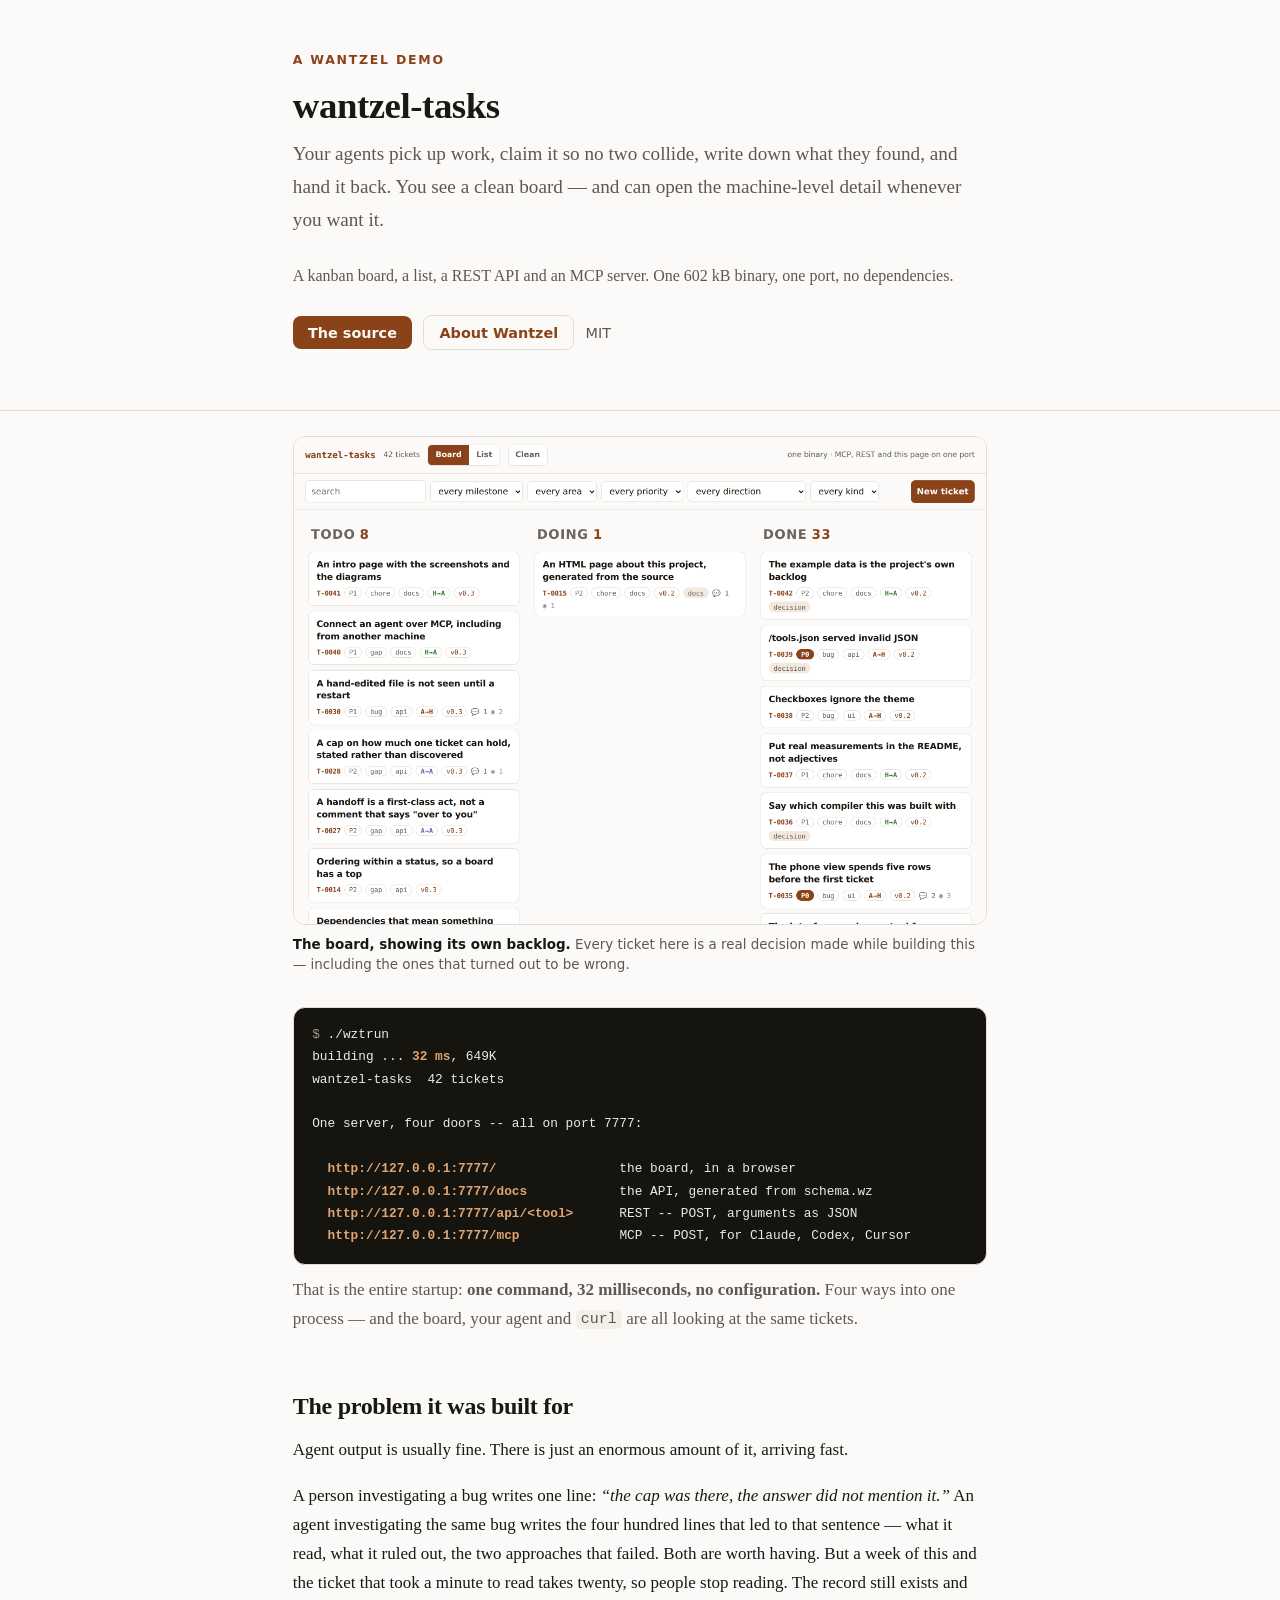
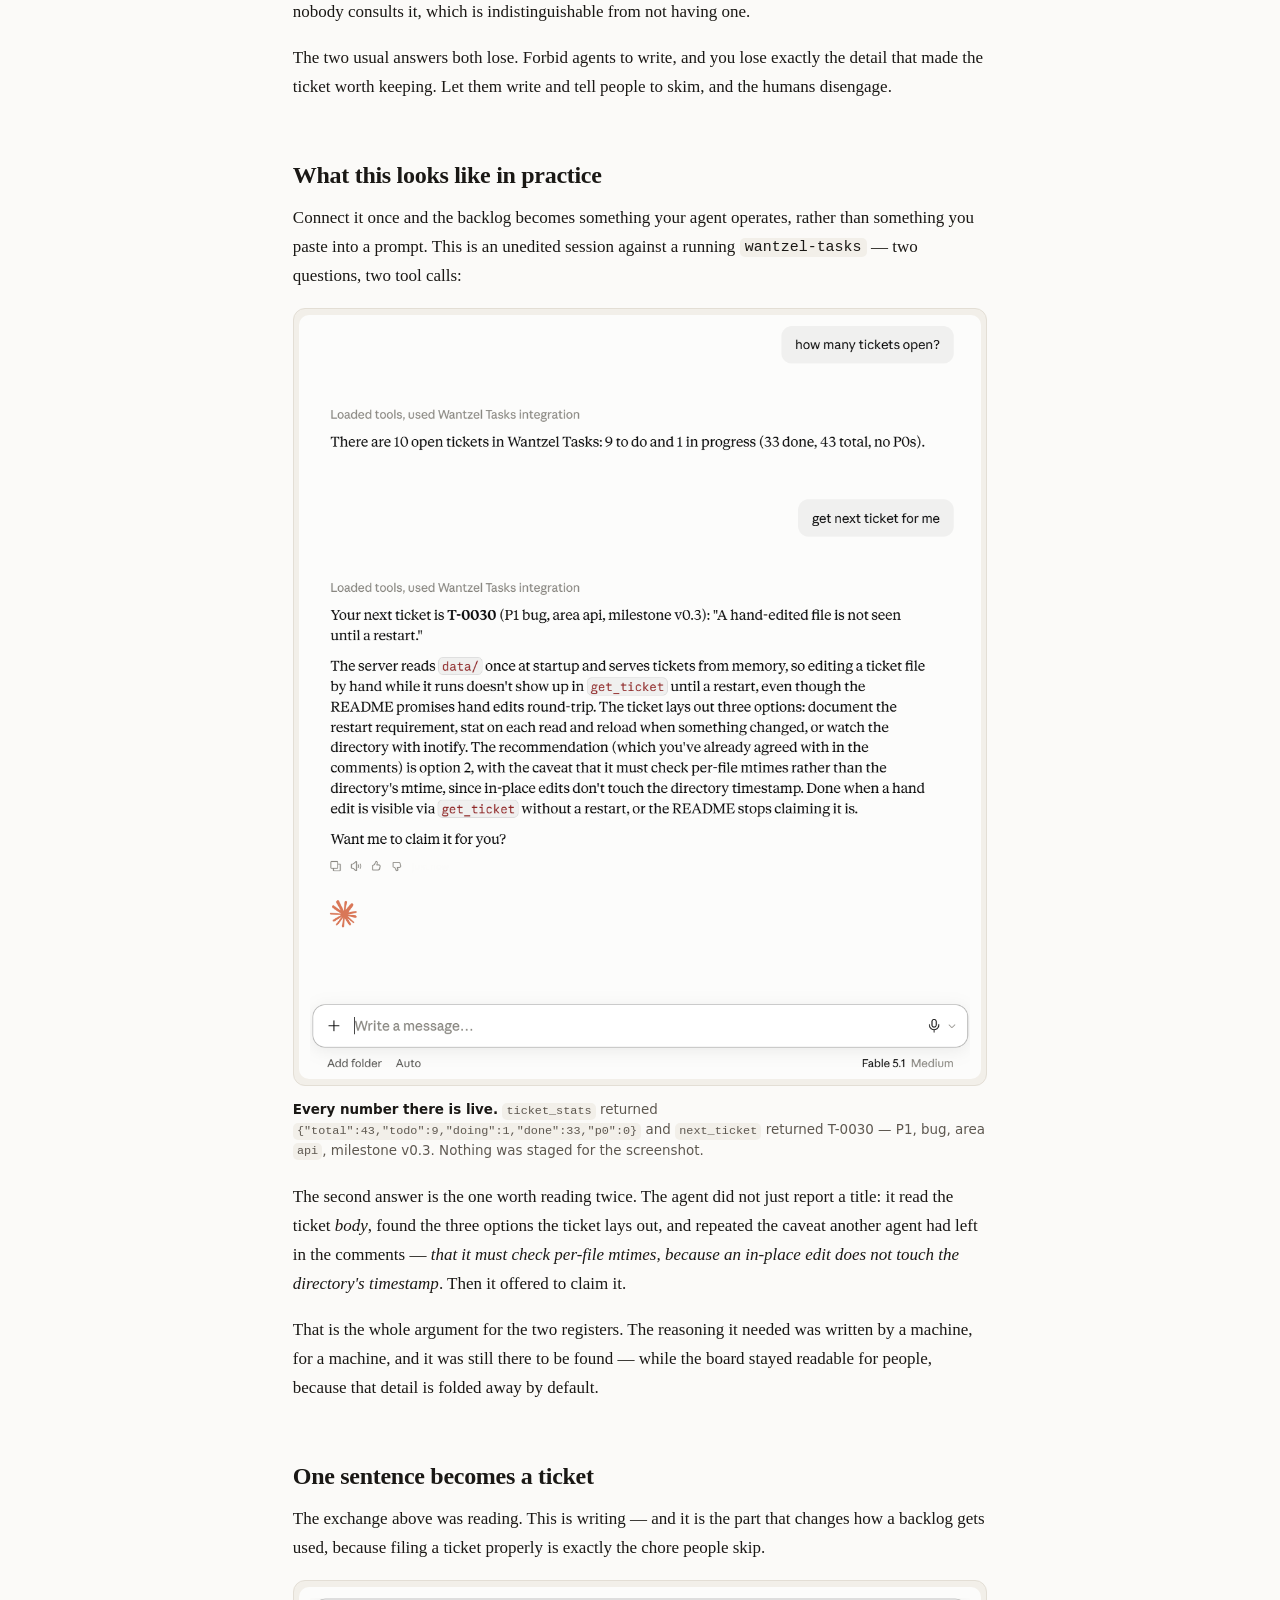
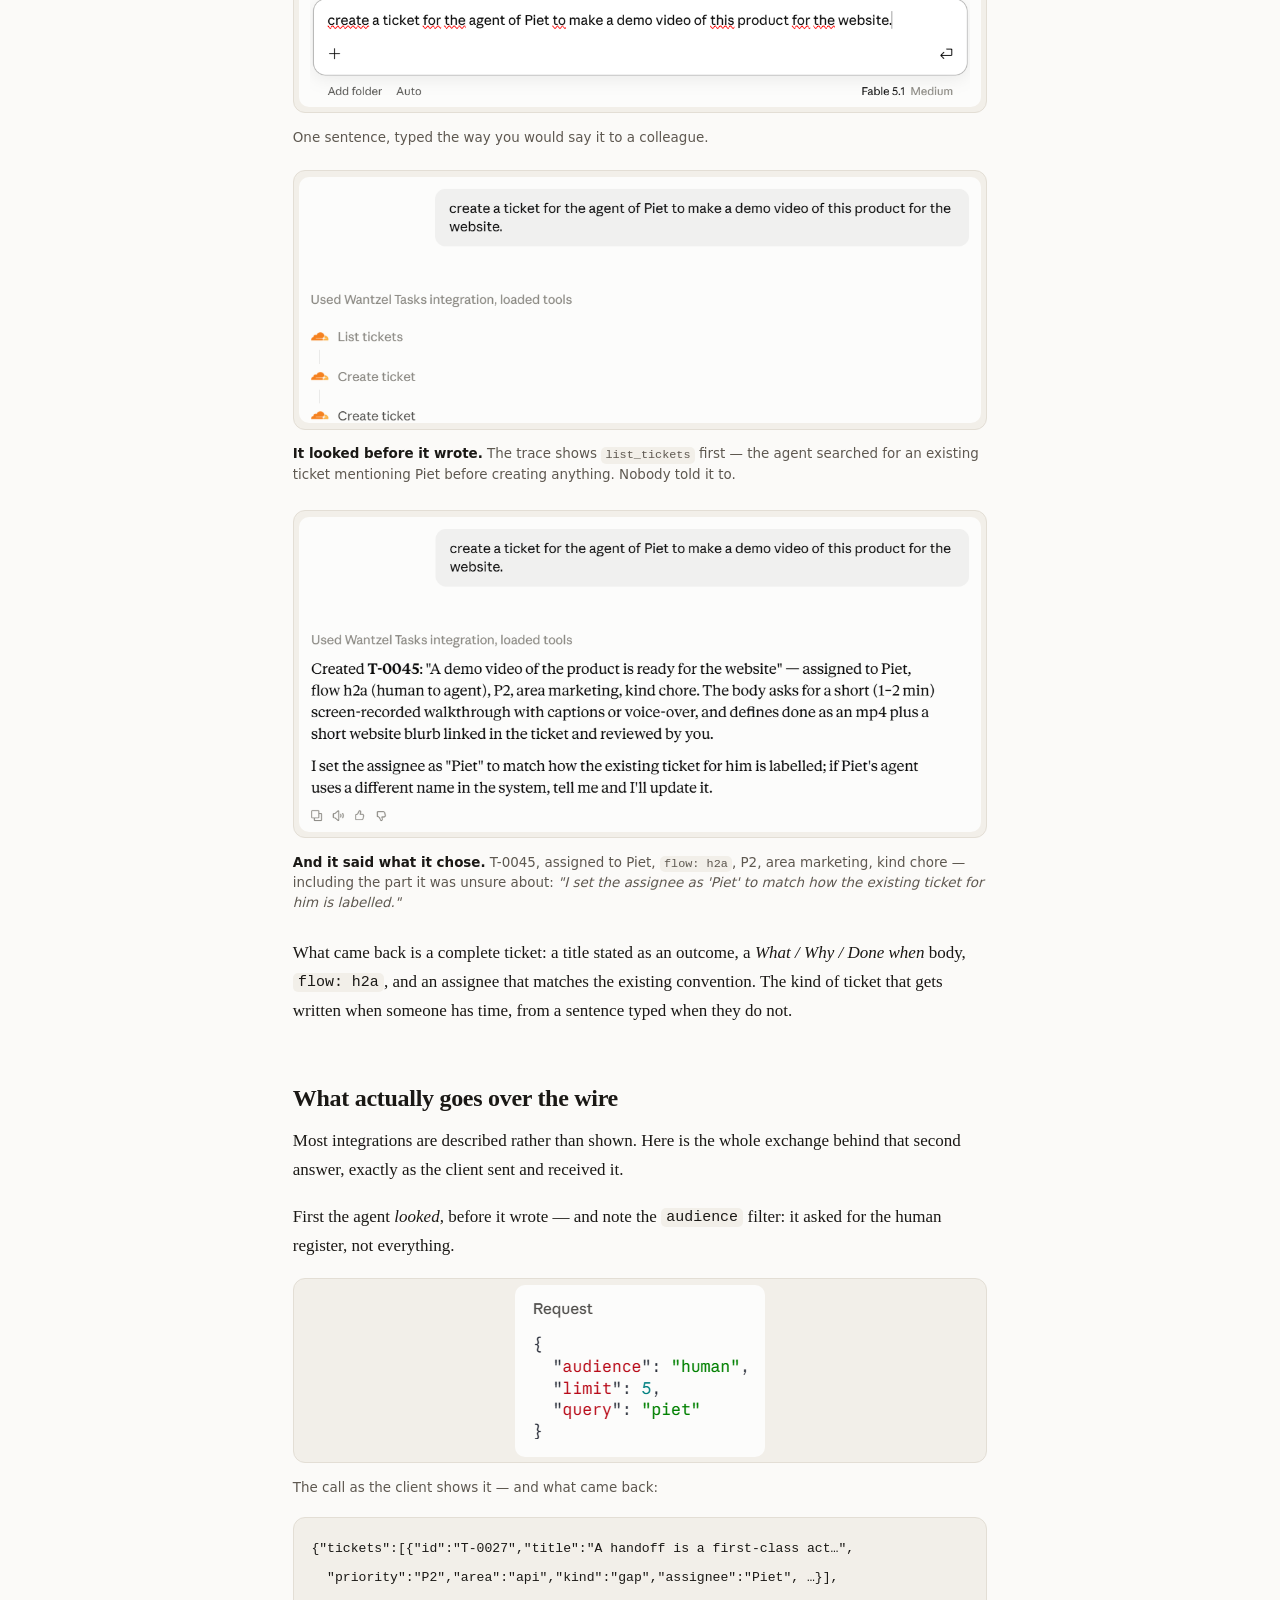
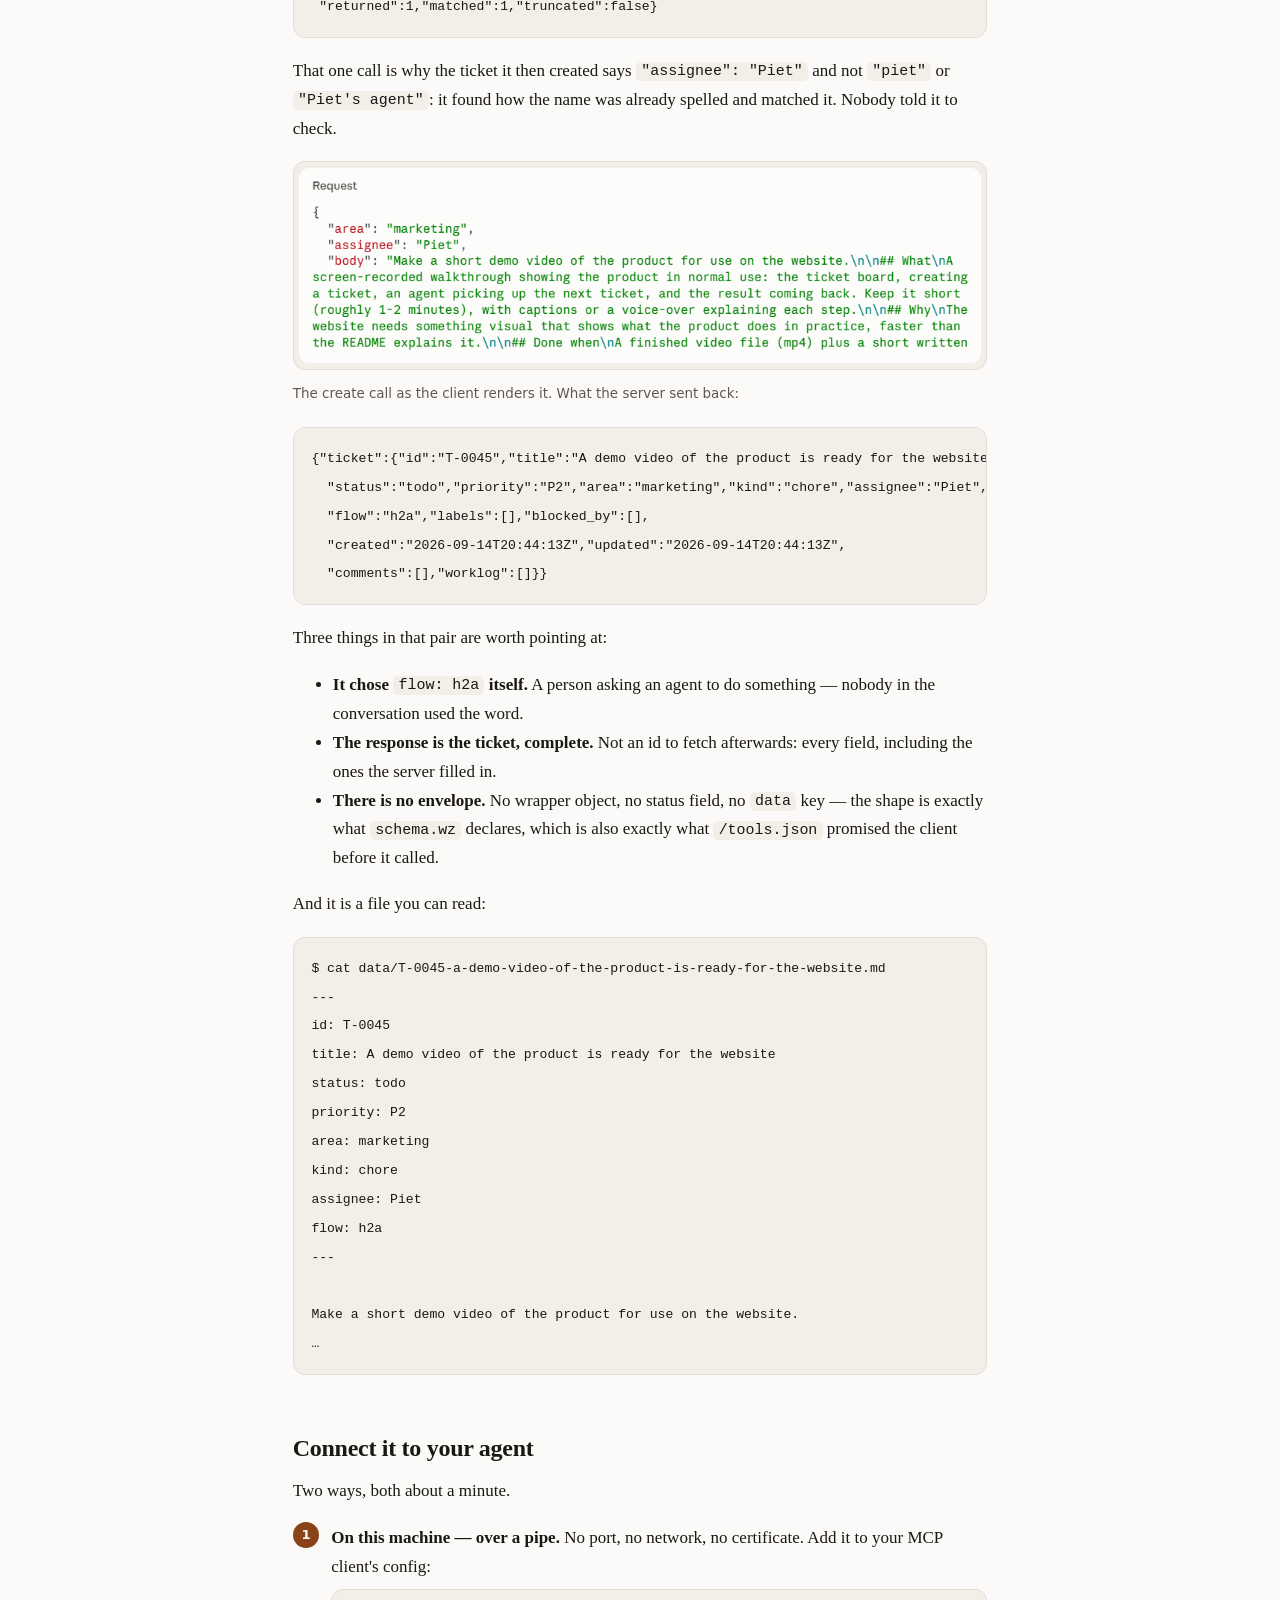
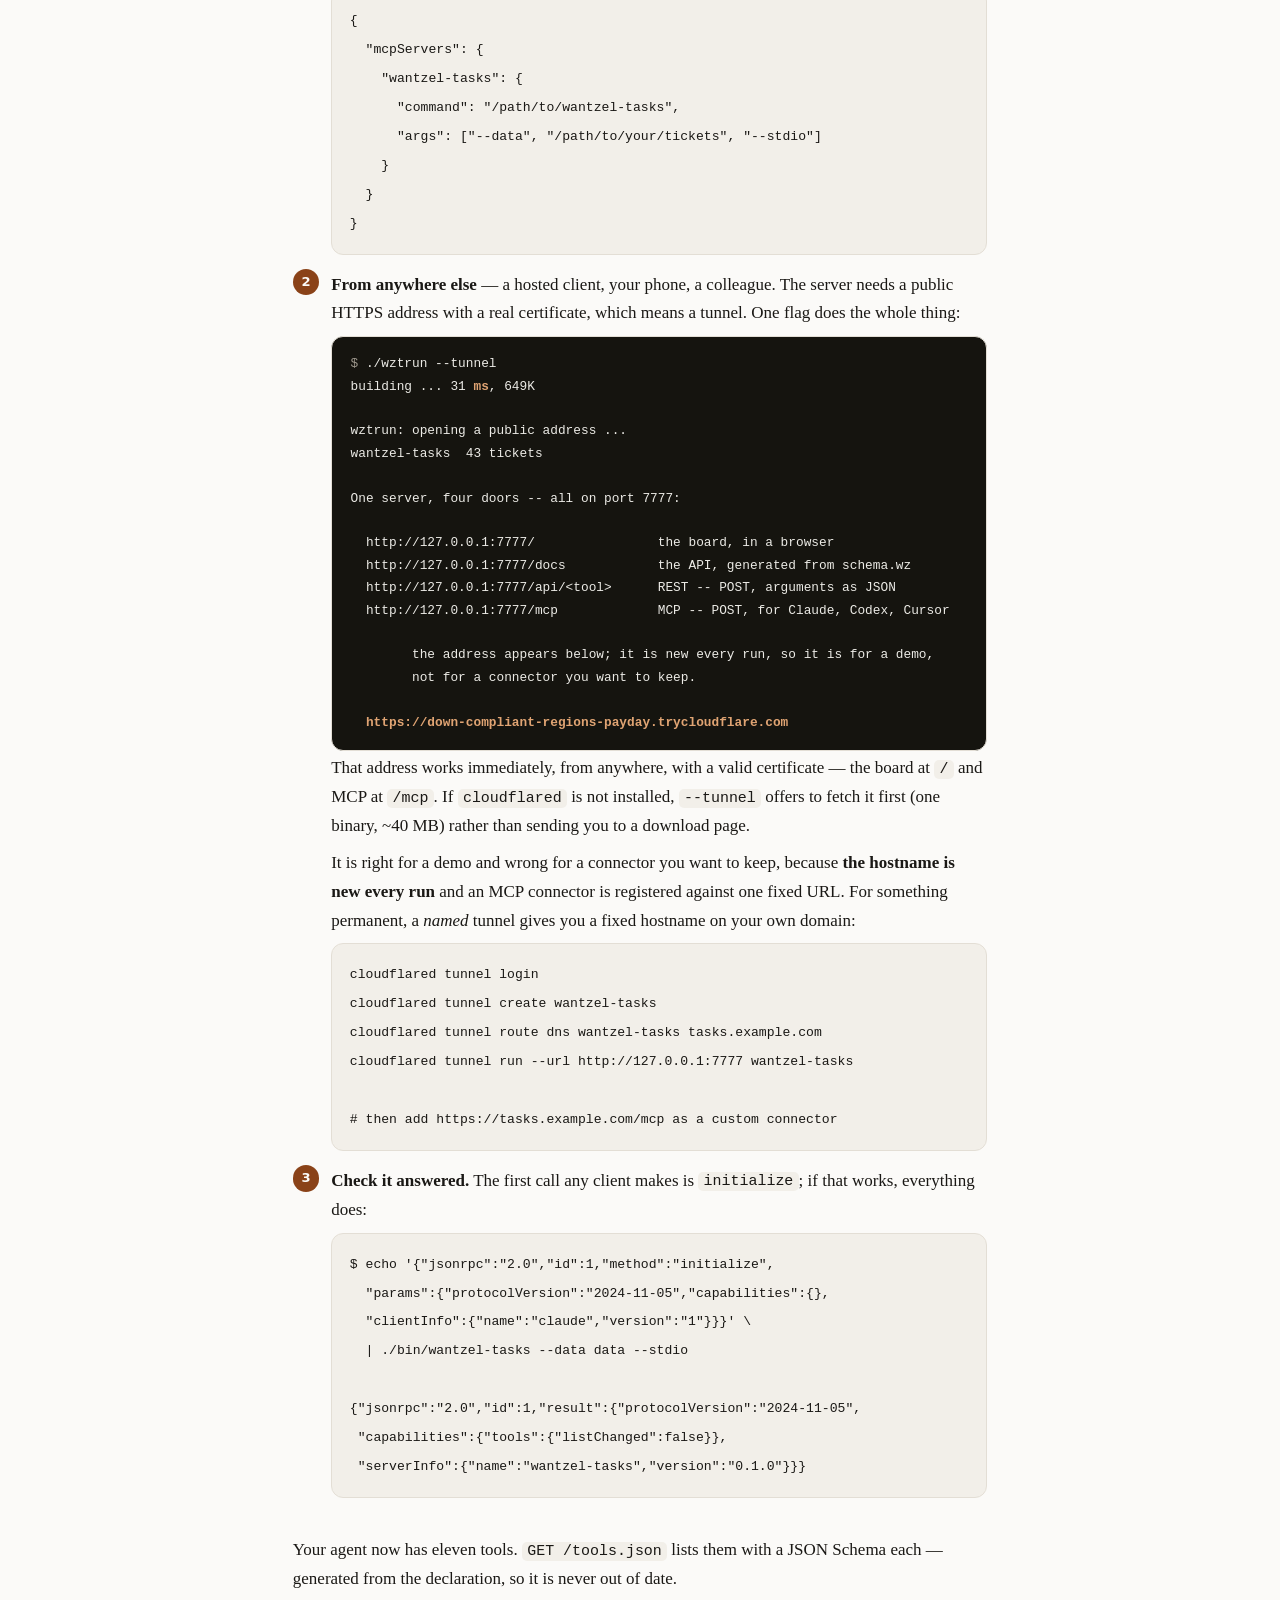
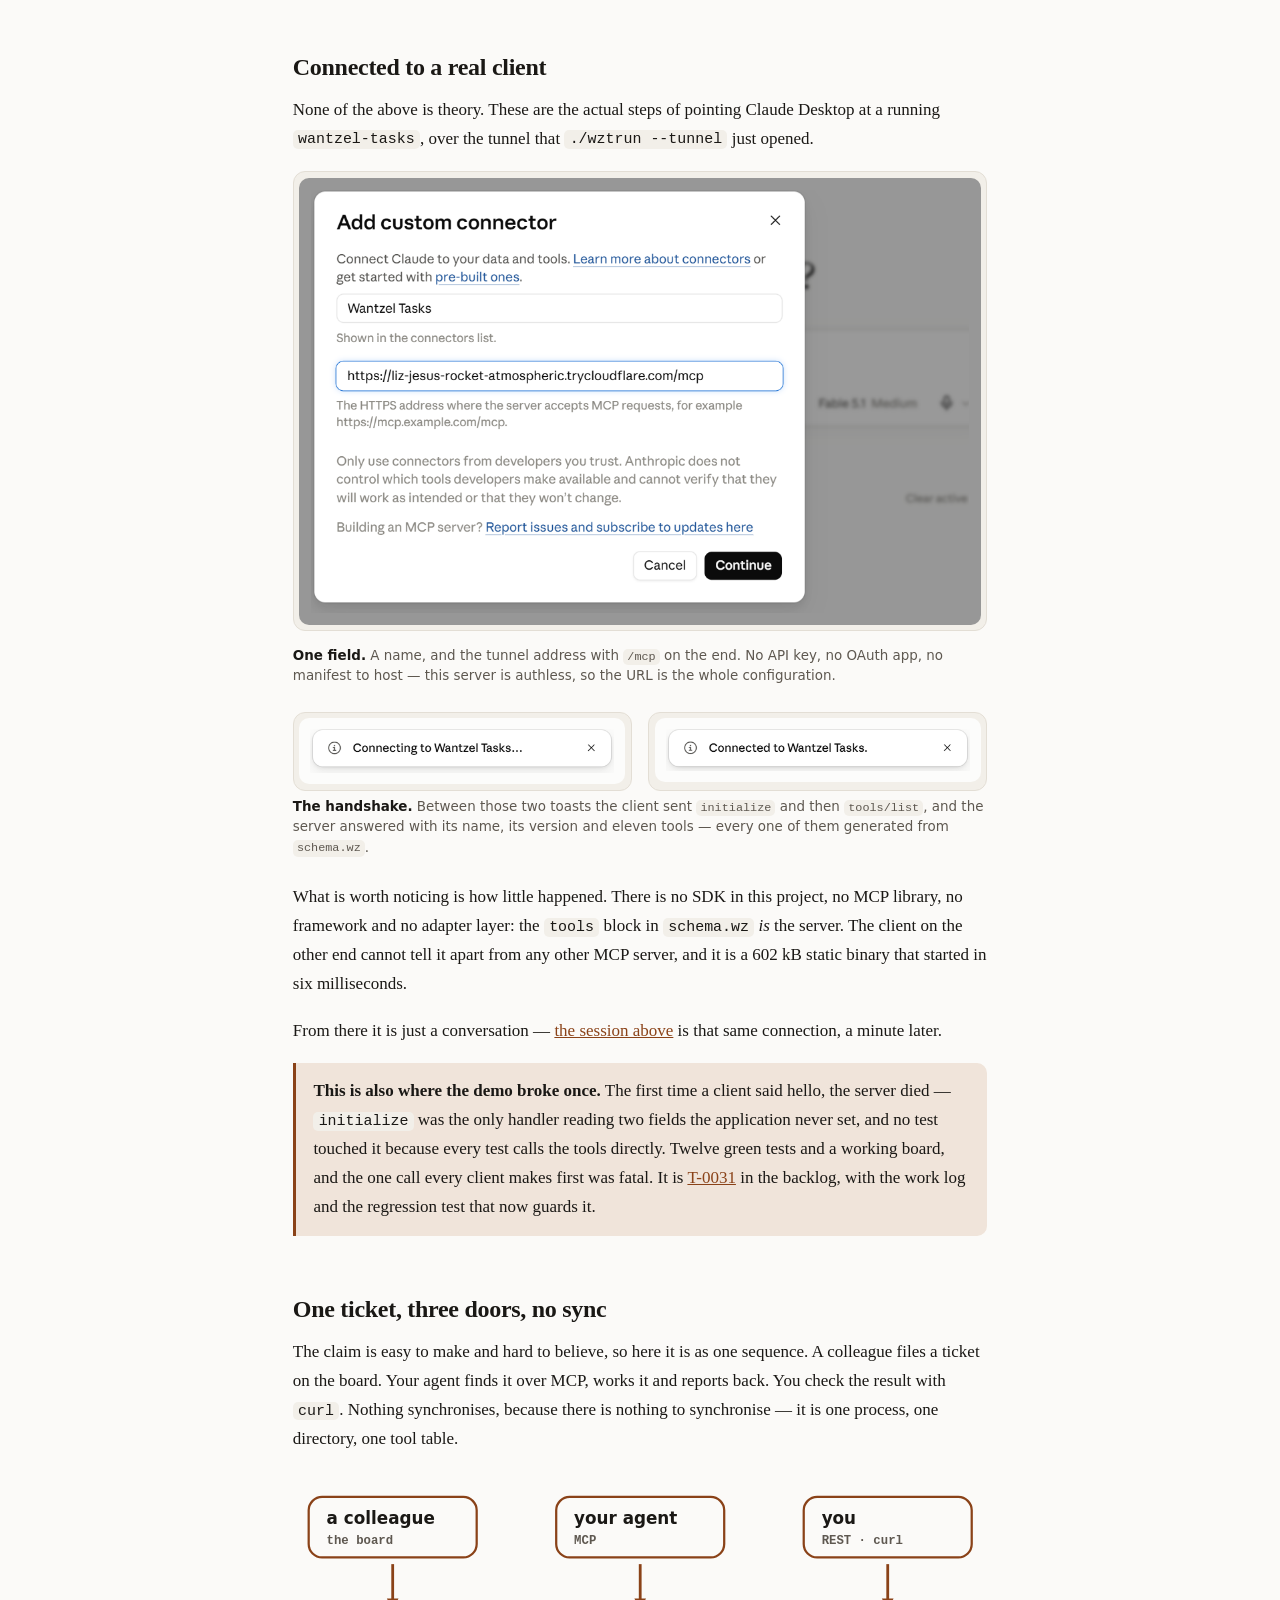
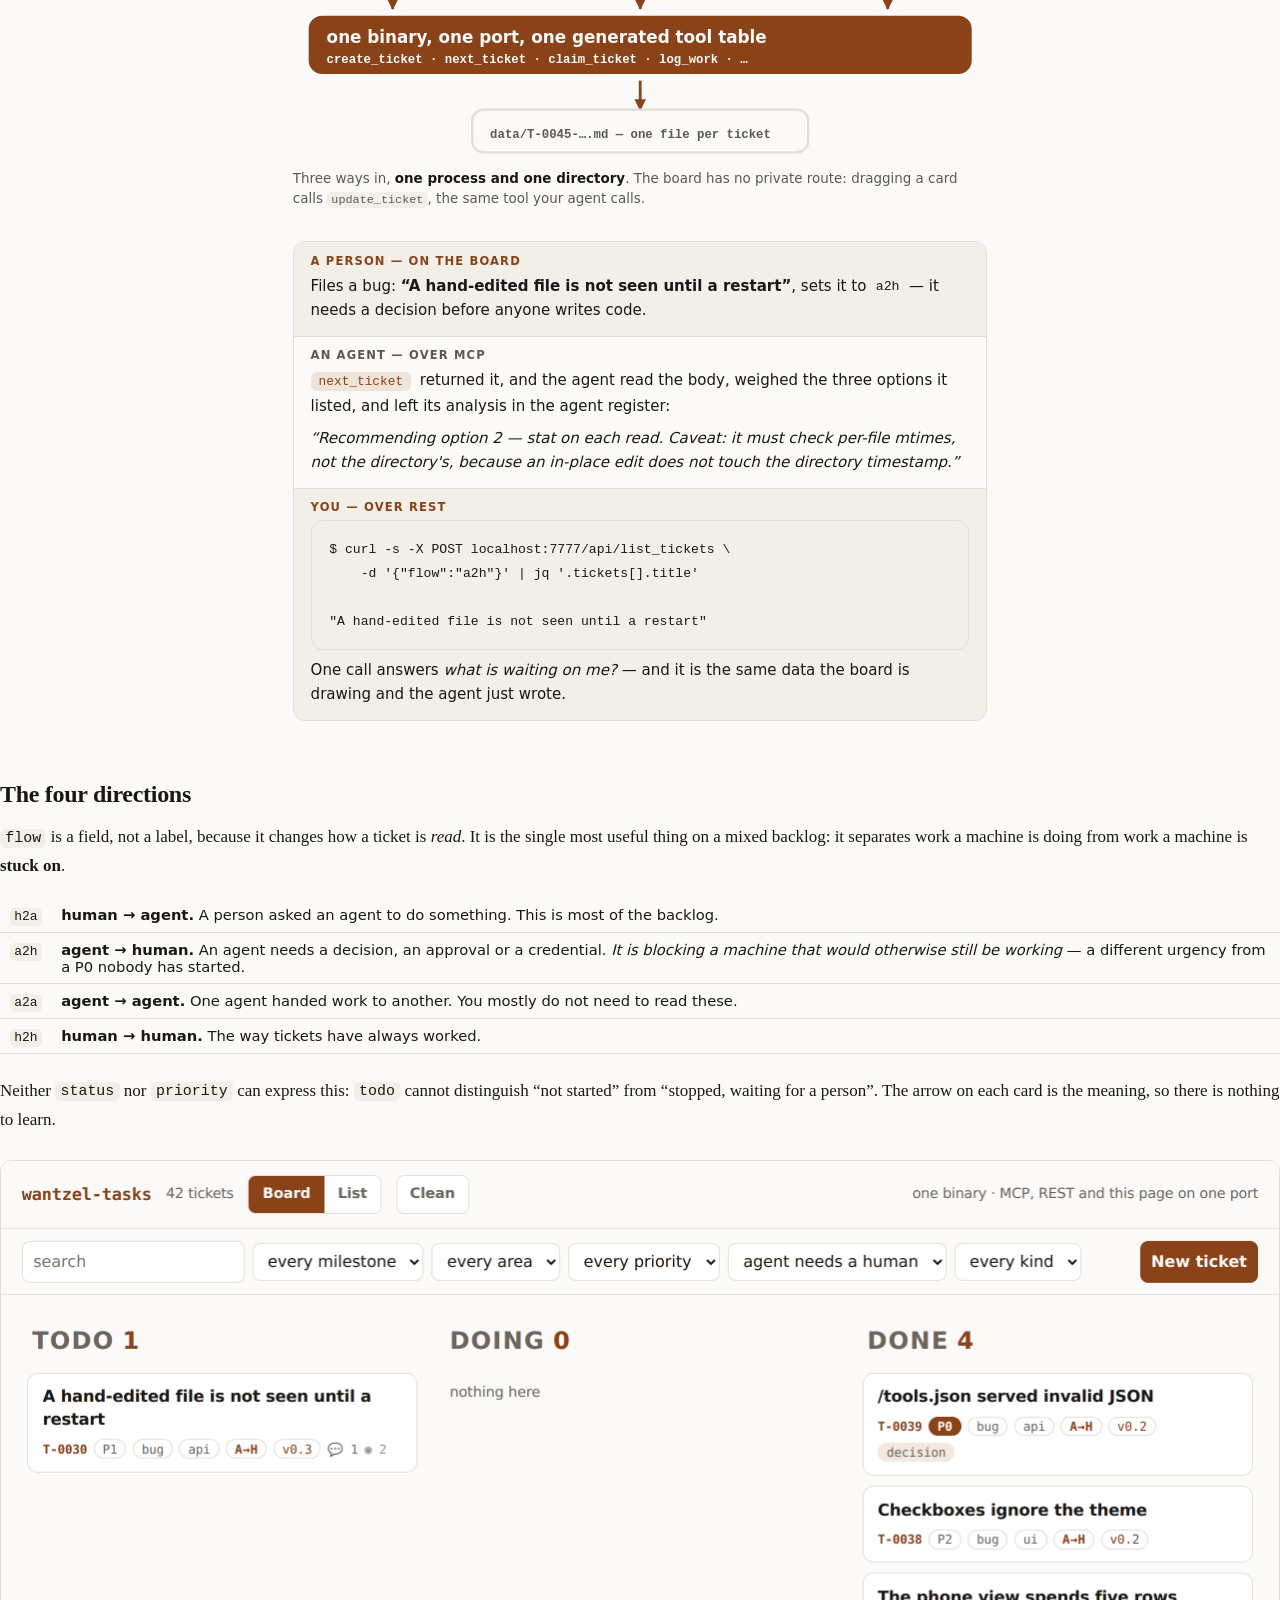
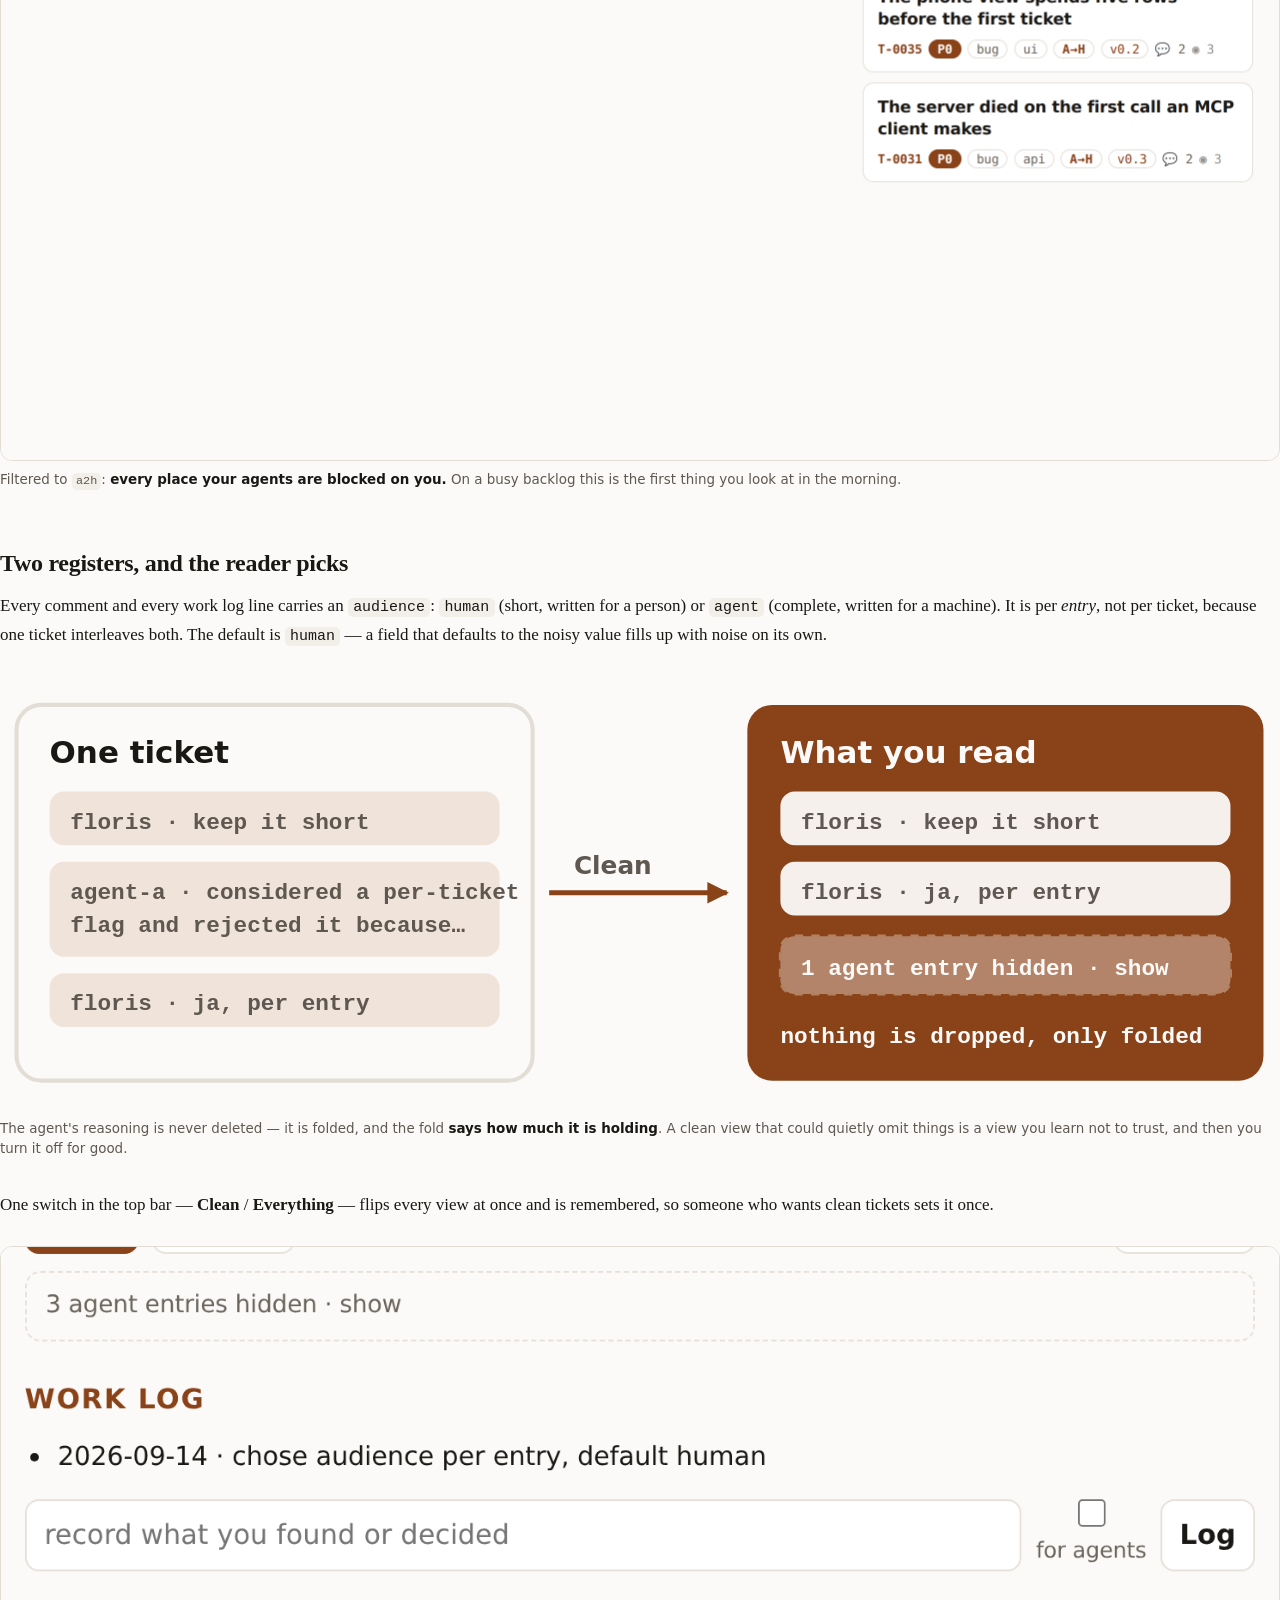
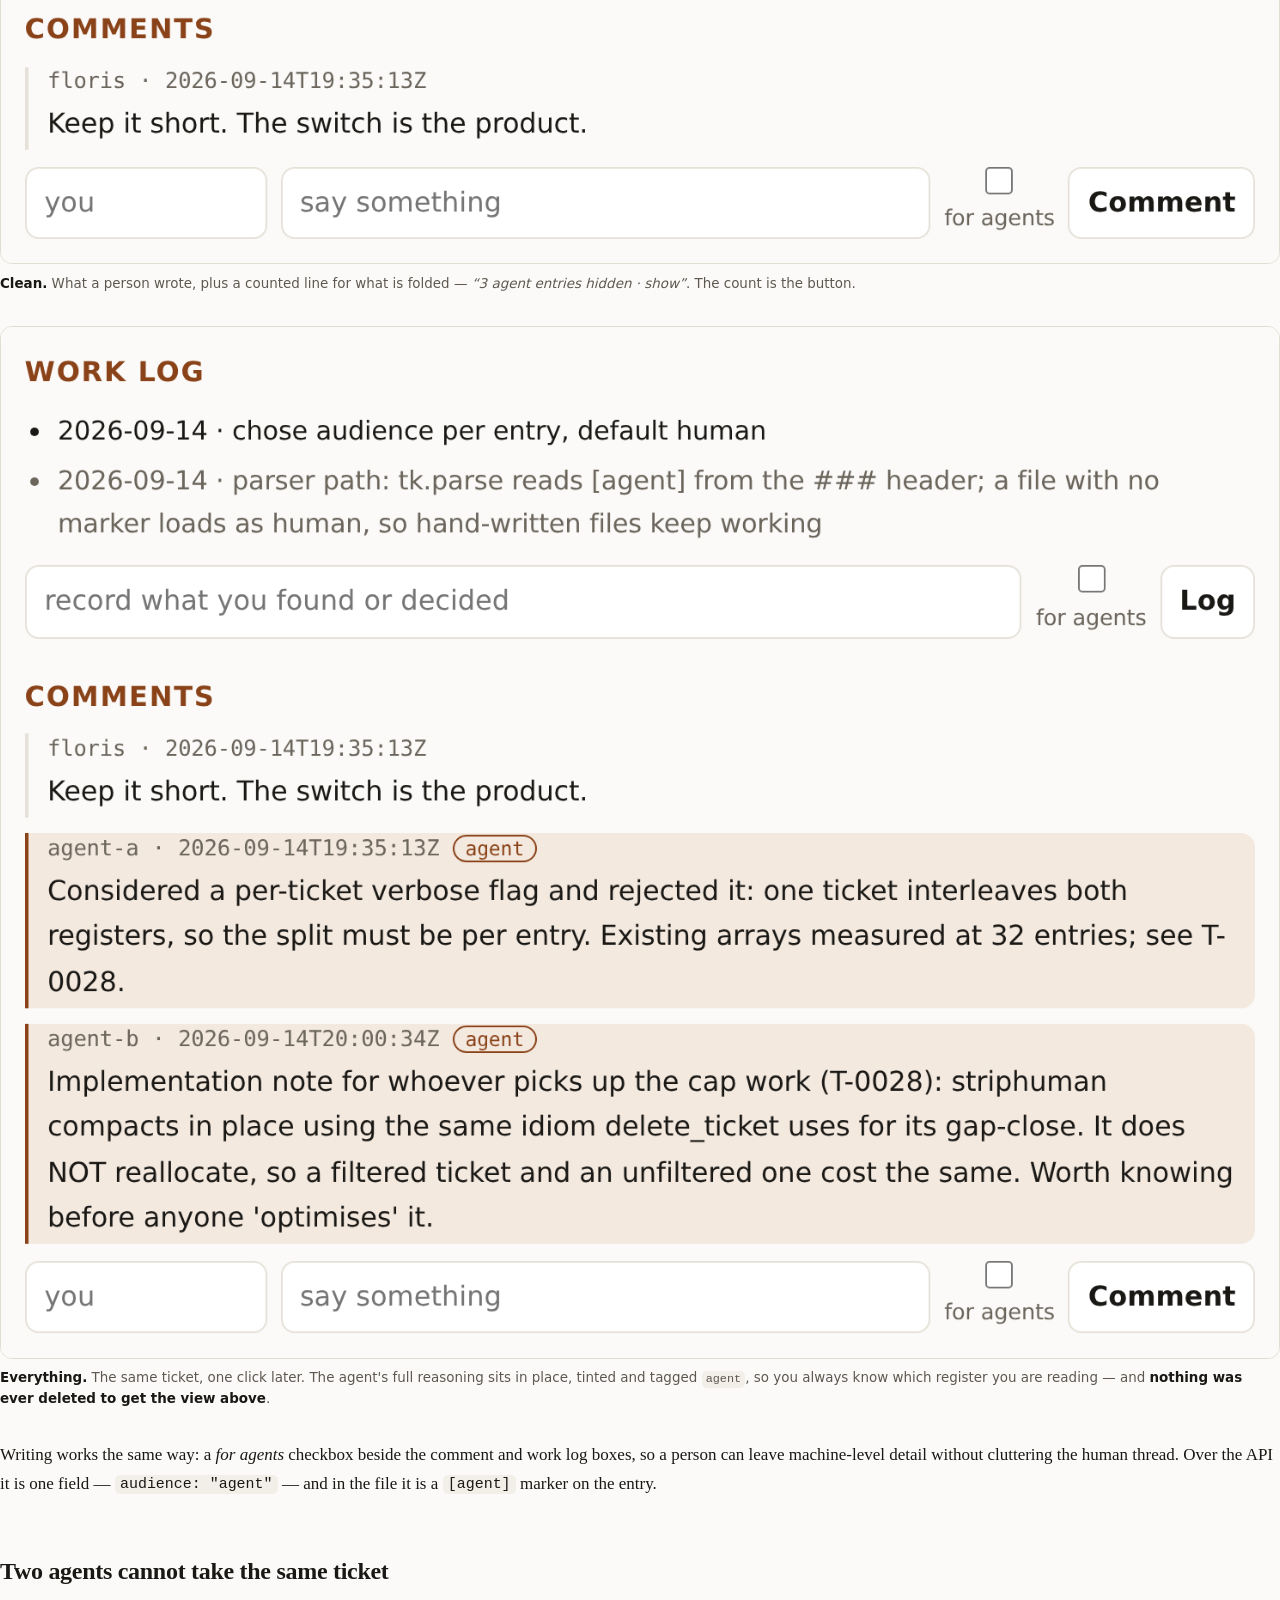
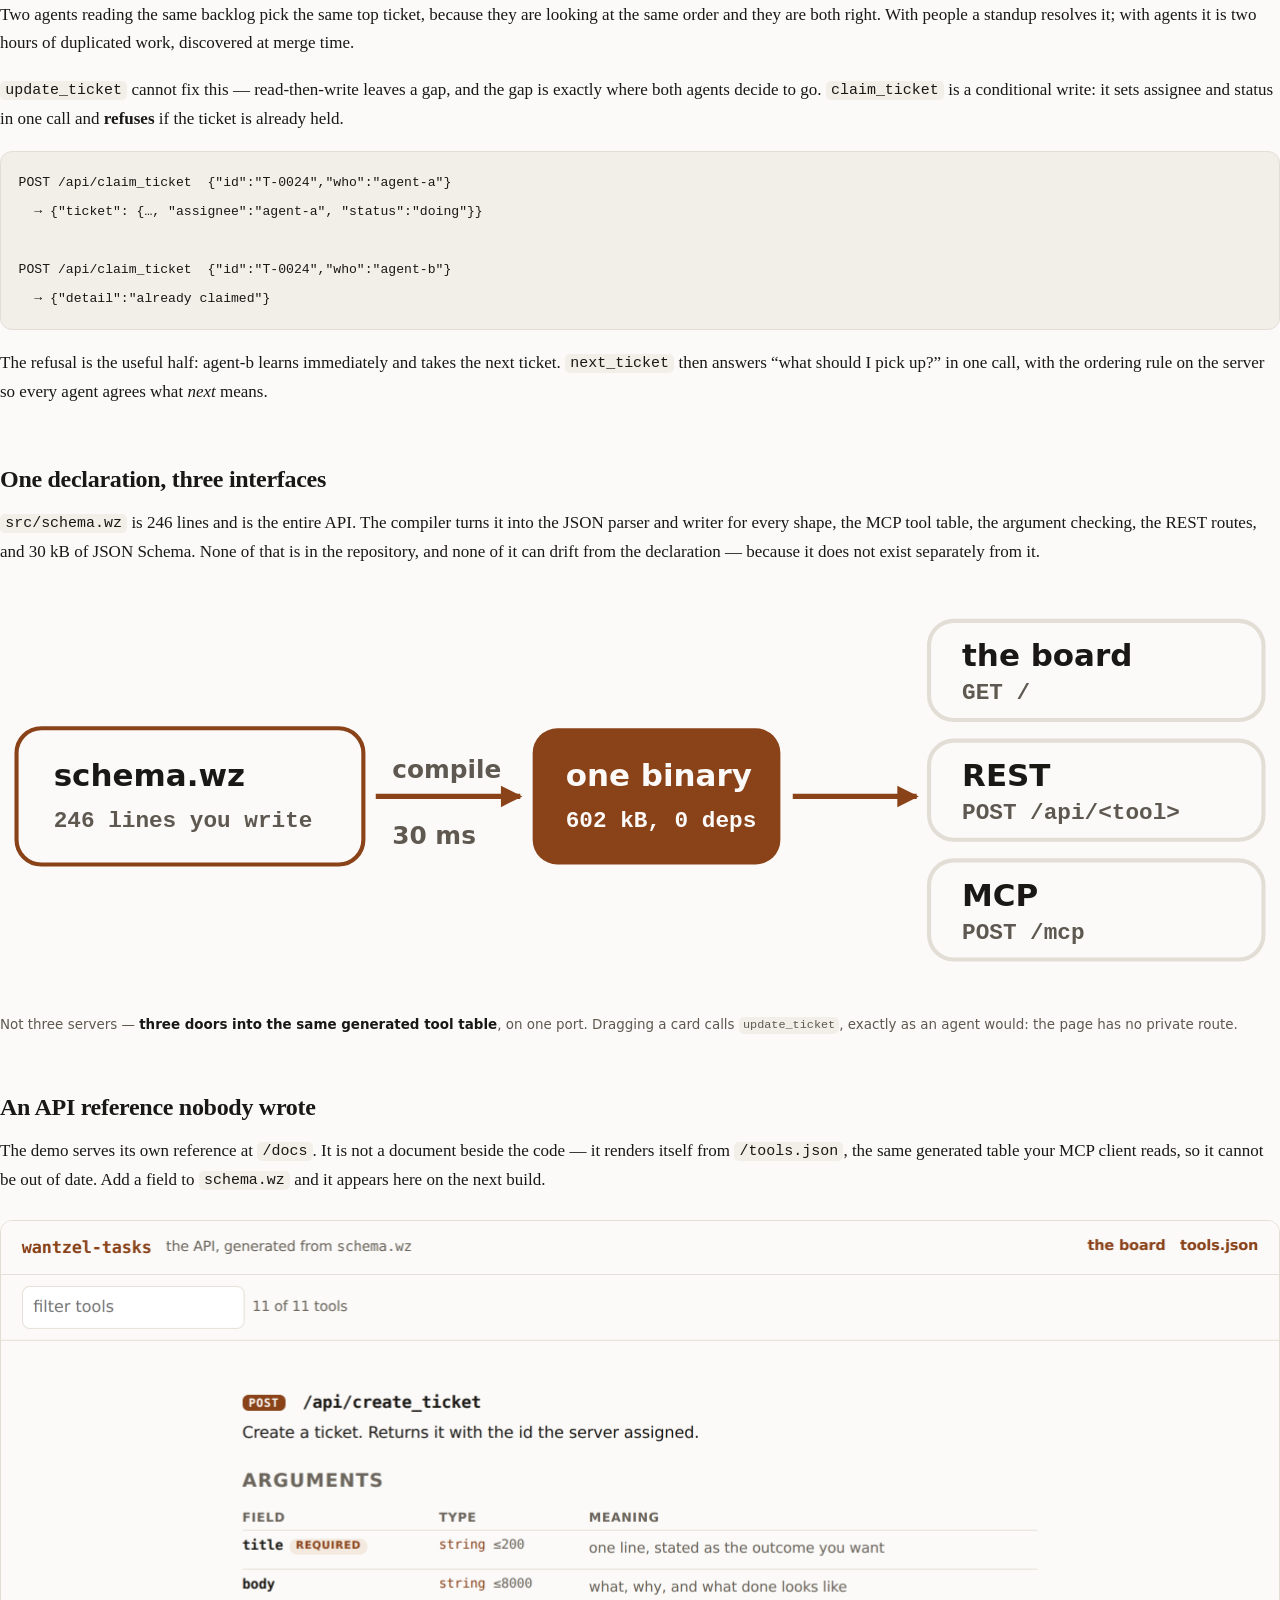
==== wantzel-tasks/docs/index.html @ 663868b7 "wantzel-tasks: a ticket system built by an agent, in Wantzel" ====
<!doctype html>
<html lang="en">
<head>
<meta charset="utf-8">
<meta name="viewport" content="width=device-width, initial-scale=1">
<title>wantzel-tasks — a ticket system for people and agents</title>
<meta name="description" content="A kanban board, a list, a REST API and an MCP server — one 602 kB binary, no dependencies. Built for backlogs where most of the writing is done by machines.">
<style>
  /* The house palette. Everything in :root, light and dark, so no colour exists in only
     one of them -- the rule that keeps a component from looking right in one theme and
     broken in the other. */
  :root{
    --bg:#fbfaf8; --fg:#1a1815; --muted:#5e5850; --rule:#e3ded5;
    --code-bg:#f2efe9; --accent:#8a4218; --accent-soft:#f0e4da; --card:#fff;
  }
  @media(prefers-color-scheme:dark){:root{
    --bg:#15140f; --fg:#ecebe6; --muted:#a09a8f; --rule:#2e2b25;
    --code-bg:#1e1c18; --accent:#e0a473; --accent-soft:#2a211a; --card:#1e1c18;
  }}
  *{box-sizing:border-box}
  html{-webkit-text-size-adjust:100%}
  /* Serif to read. This is a document, not an application: the demo's own UI uses the
     sans stack, and the difference is deliberate. */
  body{margin:0;background:var(--bg);color:var(--fg);
       font:17px/1.7 ui-serif,Georgia,"Times New Roman",serif}
  .wrap{max-width:46rem;margin:0 auto;padding:0 1.3rem}
  a{color:var(--accent)}
  h1,h2,h3{line-height:1.25;letter-spacing:-.012em}
  h1{font-size:2.3rem;margin:0 0 .6rem}
  h2{font-size:1.5rem;margin:3.6rem 0 .9rem}
  h3{font-size:1.06rem;margin:2rem 0 .5rem}
  p{margin:0 0 1.1rem}
  code,kbd{font:.88em ui-monospace,Menlo,monospace;background:var(--code-bg);
           padding:.1em .35em;border-radius:5px}
  pre{background:var(--code-bg);border:1px solid var(--rule);border-radius:12px;
      padding:1rem 1.1rem;overflow-x:auto;margin:0 0 1.2rem}
  pre code{background:none;padding:0;font-size:.82rem;line-height:1.6}
  /* A long URL must wrap or it is unreadable; JSON must NOT, because wrapping splits
     "assignee":"Piet" across two lines. So the wrap is opt-in, per block. */
  pre.wrap code{white-space:pre-wrap;overflow-wrap:anywhere}

  header{border-bottom:1px solid var(--rule);padding:3.4rem 0 2.6rem;margin-bottom:.4rem}
  .eyebrow{font:600 .78rem/1 ui-sans-serif,system-ui,sans-serif;letter-spacing:.14em;
           text-transform:uppercase;color:var(--accent);margin:0 0 1rem}
  .lede{font-size:1.2rem;color:var(--muted);margin:0 0 1.6rem}
  .cta{display:flex;gap:.7rem;flex-wrap:wrap;align-items:center;
       font:.9rem ui-sans-serif,system-ui,sans-serif}
  .btn{display:inline-block;background:var(--accent);color:var(--bg);text-decoration:none;
       font-weight:600;padding:.55rem .95rem;border-radius:8px}
  .btn.ghost{background:none;color:var(--accent);border:1px solid var(--rule)}

  /* A figure is a screenshot with a caption that says what to notice. Without the caption
     it is decoration. */
  figure{margin:1.6rem 0 2rem}
  figure img{width:100%;display:block;border:1px solid var(--rule);border-radius:12px}
  figcaption{font:.84rem/1.5 ui-sans-serif,system-ui,sans-serif;color:var(--muted);
             padding-top:.6rem}
  figcaption b{color:var(--fg)}
  /* Screenshots of a third-party client. They are small dialogs and toasts, so they are
     shown at their own size on a tinted plate rather than stretched to the column. */
  .shot{background:var(--code-bg);border:1px solid var(--rule);border-radius:12px;
        padding:.35rem;margin:0 0 .5rem;text-align:center}
  .shot img{max-width:100%;border:0;border-radius:10px;display:block;margin:0 auto}
  /* A screenshot of text only works at a size where the text can be read. Anything with
     sentences in it goes full width; only two things that must be COMPARED go side by
     side, and then only when they are small enough to survive it. */
  .shot.wide{padding:.35rem}
  .pair{display:grid;grid-template-columns:1fr 1fr;gap:1rem}
  .pair figure{margin:0}
  @media(max-width:700px){.pair{grid-template-columns:1fr}}

  table{border-collapse:collapse;width:100%;margin:0 0 1.4rem;
        font:.92rem ui-sans-serif,system-ui,sans-serif}
  th,td{text-align:left;padding:.5rem .6rem;border-bottom:1px solid var(--rule);
        vertical-align:top}
  th{font-weight:600;color:var(--muted);font-size:.8rem;letter-spacing:.04em;
     text-transform:uppercase}
  td:first-child{white-space:nowrap}
  td b{font-variant-numeric:tabular-nums}

  .note{border-left:3px solid var(--accent);background:var(--accent-soft);
        border-radius:0 10px 10px 0;padding:.9rem 1.1rem;margin:0 0 1.4rem}
  .note p:last-child{margin:0}
  .note strong{color:var(--fg)}

  ul.chapters{list-style:none;padding:0;margin:0 0 1rem}
  ul.chapters li{border-bottom:1px solid var(--rule);padding:.75rem 0}
  ul.chapters a{font-weight:600;text-decoration:none}
  ul.chapters span{display:block;color:var(--muted);font-size:.92rem;padding-top:.15rem}

  /* A chat transcript. Not a screenshot of a client -- a rendering of the exchange, so
     it stays readable at any width and in both themes. */
  .chat{border:1px solid var(--rule);border-radius:12px;overflow:hidden;margin:1.4rem 0 1.6rem;
        font:.94rem/1.6 ui-sans-serif,system-ui,sans-serif}
  .turn{padding:.85rem 1.05rem;border-bottom:1px solid var(--rule)}
  .turn:last-child{border-bottom:0}
  .turn.you{background:var(--code-bg)}
  .who{font:600 .72rem/1 ui-sans-serif,system-ui,sans-serif;letter-spacing:.1em;
       text-transform:uppercase;color:var(--muted);margin-bottom:.4rem}
  .turn.you .who{color:var(--accent)}
  .turn p{margin:0 0 .5rem}.turn p:last-child{margin:0}
  .call{display:inline-block;font:.8rem ui-monospace,Menlo,monospace;color:var(--accent);
        background:var(--accent-soft);border-radius:6px;padding:.15rem .5rem;margin:.15rem .25rem .15rem 0}
  /* A terminal block. Rendered text rather than a screenshot: it stays sharp at any
     zoom, follows the theme, and can be copied. */
  .term{background:#15140f;border:1px solid var(--rule);border-radius:12px;
        padding:1rem 1.15rem;overflow-x:auto;margin:0 0 1.3rem;
        font:.8rem/1.75 ui-monospace,Menlo,monospace;color:#ecebe6}
  .term .dim{color:#9d978c}
  .term .ok{color:#e0a473;font-weight:600}
  .term a{color:#e0a473;text-decoration:none}
  .term a:hover{text-decoration:underline}
  .steps{counter-reset:s;list-style:none;padding:0;margin:0 0 1.4rem}
  .steps li{counter-increment:s;position:relative;padding:0 0 1rem 2.4rem}
  .steps li::before{content:counter(s);position:absolute;left:0;top:-.1rem;
       width:1.65rem;height:1.65rem;border-radius:999px;background:var(--accent);
       color:var(--bg);font:600 .82rem/1.65rem ui-sans-serif,system-ui,sans-serif;
       text-align:center}
  .steps pre{margin:.5rem 0 0}
  footer{border-top:1px solid var(--rule);margin-top:4rem;padding:2rem 0 3rem;
         color:var(--muted);font-size:.9rem}
  /* Diagrams: inline SVG only, every colour from a variable, so they follow the theme. */
  .fill-accent{fill:var(--accent)} .fill-soft{fill:var(--accent-soft)}
  .fill-card{fill:var(--card)} .stroke-accent{stroke:var(--accent);fill:none}
  .stroke-rule{stroke:var(--rule);fill:none}
  .lbl{font:600 12px ui-sans-serif,system-ui,sans-serif;fill:var(--muted)}
  .nm{font:700 15px ui-sans-serif,system-ui,sans-serif;fill:var(--fg)}
  .nm.inv{fill:var(--bg)} .mono{font:600 11px ui-monospace,Menlo,monospace;fill:var(--muted)}
  .mono.inv{fill:var(--bg)}
  svg{width:100%;height:auto;display:block}
</style>
</head>
<body>

<header>
  <div class="wrap">
    <p class="eyebrow">A Wantzel demo</p>
    <h1>wantzel-tasks</h1>
    <p class="lede">Your agents pick up work, claim it so no two collide, write down what they
    found, and hand it back. You see a clean board — and can open the machine-level detail
    whenever you want it.</p>
    <p class="lede" style="font-size:1rem">A kanban board, a list, a REST API and an MCP
    server. One 602&nbsp;kB binary, one port, no dependencies.</p>
    <p class="cta">
      <a class="btn" href="https://github.com/wantzel/demos">The source</a>
      <a class="btn ghost" href="https://wantzel.com">About Wantzel</a>
      <span style="color:var(--muted)">MIT</span>
    </p>
  </div>
</header>

<div class="wrap">

<figure>
  <img src="img/01-board-desktop-light.png" alt="The kanban board, showing this project's own backlog in three columns">
  <figcaption><b>The board, showing its own backlog.</b> Every ticket here is a real
  decision made while building this — including the ones that turned out to be wrong.</figcaption>
</figure>

<pre class="term"><span class="dim">$</span> ./wztrun
building ... <span class="ok">32 ms</span>, 649K
wantzel-tasks  42 tickets

One server, four doors -- all on port 7777:

  <span class="ok">http://127.0.0.1:7777/</span>                the board, in a browser
  <span class="ok">http://127.0.0.1:7777/docs</span>            the API, generated from schema.wz
  <span class="ok">http://127.0.0.1:7777/api/&lt;tool&gt;</span>      REST -- POST, arguments as JSON
  <span class="ok">http://127.0.0.1:7777/mcp</span>             MCP -- POST, for Claude, Codex, Cursor</pre>

<p style="color:var(--muted);margin-top:-.6rem">That is the entire startup: <b>one command,
32&nbsp;milliseconds, no configuration.</b> Four ways into one process — and the board, your
agent and <code>curl</code> are all looking at the same tickets.</p>

<h2>The problem it was built for</h2>

<p>Agent output is usually fine. There is just an enormous amount of it, arriving fast.</p>

<p>A person investigating a bug writes one line: <em>“the cap was there, the answer did not
mention it.”</em> An agent investigating the same bug writes the four hundred lines that led
to that sentence — what it read, what it ruled out, the two approaches that failed. Both are
worth having. But a week of this and the ticket that took a minute to read takes twenty, so
people stop reading. The record still exists and nobody consults it, which is
indistinguishable from not having one.</p>

<p>The two usual answers both lose. Forbid agents to write, and you lose exactly the detail
that made the ticket worth keeping. Let them write and tell people to skim, and the humans
disengage.</p>

<h2 id="practice">What this looks like in practice</h2>

<p>Connect it once and the backlog becomes something your agent operates, rather than
something you paste into a prompt. This is an unedited session against a running
<code>wantzel-tasks</code> — two questions, two tool calls:</p>

<figure class="shot">
  <img src="img/connect/04-chat.png" style="max-width:1097px" alt="A chat session: asked how many tickets are open, the agent answers 10 open, 9 to do and 1 in progress, 33 done, 43 total. Asked for the next ticket, it returns T-0030 with its reasoning and offers to claim it.">
</figure>
<figcaption style="margin:-.2rem 0 1.4rem"><b>Every number there is live.</b>
<code>ticket_stats</code> returned <code>{"total":43,"todo":9,"doing":1,"done":33,"p0":0}</code>
and <code>next_ticket</code> returned T-0030 — P1, bug, area <code>api</code>, milestone
v0.3. Nothing was staged for the screenshot.</figcaption>

<p>The second answer is the one worth reading twice. The agent did not just report a title:
it read the ticket <em>body</em>, found the three options the ticket lays out, and repeated
the caveat another agent had left in the comments — <em>that it must check per-file mtimes,
because an in-place edit does not touch the directory's timestamp</em>. Then it offered to
claim it.</p>

<p>That is the whole argument for the two registers. The reasoning it needed was written by
a machine, for a machine, and it was still there to be found — while the board stayed
readable for people, because that detail is folded away by default.</p>

<h2>One sentence becomes a ticket</h2>

<p>The exchange above was reading. This is writing — and it is the part that changes how a
backlog gets used, because filing a ticket properly is exactly the chore people skip.</p>

<figure class="shot">
  <img src="img/connect/05-ask.png" style="max-width:1099px" alt="A message box containing: create a ticket for the agent of Piet to make a demo video of this product for the website.">
</figure>
<figcaption style="margin:-.2rem 0 1.4rem">One sentence, typed the way you would say it to a
colleague.</figcaption>

<figure class="shot">
  <img src="img/connect/06-calls.png" style="max-width:1038px" alt="The client's trace showing List tickets, then Create ticket">
</figure>
<figcaption style="margin:-.2rem 0 1.6rem"><b>It looked before it wrote.</b> The trace shows
<code>list_tickets</code> first — the agent searched for an existing ticket mentioning Piet
before creating anything. Nobody told it to.</figcaption>

<figure class="shot">
  <img src="img/connect/07-result.png" style="max-width:1039px" alt="The agent reports it created T-0045, assigned to Piet, flow h2a, P2, area marketing, kind chore">
</figure>
<figcaption style="margin:-.2rem 0 1.6rem"><b>And it said what it chose.</b> T-0045,
assigned to Piet, <code>flow: h2a</code>, P2, area marketing, kind chore — including the
part it was unsure about: <em>"I set the assignee as 'Piet' to match how the existing ticket
for him is labelled."</em></figcaption>

<p>What came back is a complete ticket: a title stated as an outcome, a
<em>What / Why / Done when</em> body, <code>flow: h2a</code>, and an assignee that matches
the existing convention. The kind of ticket that gets written when someone has time, from a
sentence typed when they do not.</p>

<h2>What actually goes over the wire</h2>

<p>Most integrations are described rather than shown. Here is the whole exchange behind
that second answer, exactly as the client sent and received it.</p>

<p>First the agent <em>looked</em>, before it wrote — and note the <code>audience</code>
filter: it asked for the human register, not everything.</p>

<figure class="shot">
  <img src="img/connect/08-search-request.png" style="max-width:250px" alt="The request panel in the client: audience human, limit 5, query piet">
</figure>
<figcaption style="margin:-.2rem 0 1.2rem">The call as the client shows it — and what came
back:</figcaption>

<pre><code>{"tickets":[{"id":"T-0027","title":"A handoff is a first-class act…",
  "priority":"P2","area":"api","kind":"gap","assignee":"Piet", …}],
 "returned":1,"matched":1,"truncated":false}</code></pre>

<p>That one call is why the ticket it then created says <code>"assignee": "Piet"</code> and
not <code>"piet"</code> or <code>"Piet's agent"</code>: it found how the name was already
spelled and matched it. Nobody told it to check.</p>

<figure class="shot">
  <img src="img/connect/10-create-payload.png" style="max-width:913px" alt="The raw create_ticket request as the client shows it: area marketing, assignee Piet, and the full body">
</figure>
<figcaption style="margin:-.2rem 0 1.4rem">The create call as the client renders it. What
the server sent back:</figcaption>

<pre><code>{"ticket":{"id":"T-0045","title":"A demo video of the product is ready for the website",
  "status":"todo","priority":"P2","area":"marketing","kind":"chore","assignee":"Piet",
  "flow":"h2a","labels":[],"blocked_by":[],
  "created":"2026-09-14T20:44:13Z","updated":"2026-09-14T20:44:13Z",
  "comments":[],"worklog":[]}}</code></pre>

<p>Three things in that pair are worth pointing at:</p>

<ul>
  <li><strong>It chose <code>flow: h2a</code> itself.</strong> A person asking an agent to
  do something — nobody in the conversation used the word.</li>
  <li><strong>The response is the ticket, complete.</strong> Not an id to fetch afterwards:
  every field, including the ones the server filled in.</li>
  <li><strong>There is no envelope.</strong> No wrapper object, no status field, no
  <code>data</code> key — the shape is exactly what <code>schema.wz</code> declares, which
  is also exactly what <code>/tools.json</code> promised the client before it called.</li>
</ul>

<p>And it is a file you can read:</p>

<pre><code>$ cat data/T-0045-a-demo-video-of-the-product-is-ready-for-the-website.md
---
id: T-0045
title: A demo video of the product is ready for the website
status: todo
priority: P2
area: marketing
kind: chore
assignee: Piet
flow: h2a
---

Make a short demo video of the product for use on the website.
…</code></pre>

<h2>Connect it to your agent</h2>

<p>Two ways, both about a minute.</p>

<ol class="steps">
  <li><strong>On this machine — over a pipe.</strong> No port, no network, no certificate.
    Add it to your MCP client's config:
    <pre><code>{
  "mcpServers": {
    "wantzel-tasks": {
      "command": "/path/to/wantzel-tasks",
      "args": ["--data", "/path/to/your/tickets", "--stdio"]
    }
  }
}</code></pre></li>
  <li><strong>From anywhere else</strong> — a hosted client, your phone, a colleague. The
    server needs a public HTTPS address with a real certificate, which means a tunnel. One
    flag does the whole thing:
<pre class="term">
<span class="dim">$</span> ./wztrun --tunnel
building ... 31 <span class="ok">ms</span>, 649K

wztrun: opening a public address ...
wantzel-tasks  43 tickets

One server, four doors -- all on port 7777:

  http://127.0.0.1:7777/                the board, in a browser
  http://127.0.0.1:7777/docs            the API, generated from schema.wz
  http://127.0.0.1:7777/api/&lt;tool&gt;      REST -- POST, arguments as JSON
  http://127.0.0.1:7777/mcp             MCP -- POST, for Claude, Codex, Cursor

        the address appears below; it is new every run, so it is for a demo,
        not for a connector you want to keep.

  <span class="ok">https://down-compliant-regions-payday.trycloudflare.com</span>
</pre>
    <p style="margin:.2rem 0 .5rem">That address works immediately, from anywhere, with a
    valid certificate — the board at <code>/</code> and MCP at <code>/mcp</code>. If
    <code>cloudflared</code> is not installed, <code>--tunnel</code> offers to fetch it
    first (one binary, ~40&nbsp;MB) rather than sending you to a download page.</p>
    <p style="margin:0 0 .5rem">It is right for a demo and wrong for a connector you want to
    keep, because <strong>the hostname is new every run</strong> and an MCP connector is
    registered against one fixed URL. For something permanent, a <em>named</em> tunnel gives
    you a fixed hostname on your own domain:</p>
    <pre><code>cloudflared tunnel login
cloudflared tunnel create wantzel-tasks
cloudflared tunnel route dns wantzel-tasks tasks.example.com
cloudflared tunnel run --url http://127.0.0.1:7777 wantzel-tasks

# then add https://tasks.example.com/mcp as a custom connector</code></pre></li>
  <li><strong>Check it answered.</strong> The first call any client makes is
    <code>initialize</code>; if that works, everything does:
    <pre><code>$ echo '{"jsonrpc":"2.0","id":1,"method":"initialize",
  "params":{"protocolVersion":"2024-11-05","capabilities":{},
  "clientInfo":{"name":"claude","version":"1"}}}' \
  | ./bin/wantzel-tasks --data data --stdio

{"jsonrpc":"2.0","id":1,"result":{"protocolVersion":"2024-11-05",
 "capabilities":{"tools":{"listChanged":false}},
 "serverInfo":{"name":"wantzel-tasks","version":"0.1.0"}}}</code></pre></li>
</ol>

<p>Your agent now has eleven tools. <code>GET /tools.json</code> lists them with a JSON
Schema each — generated from the declaration, so it is never out of date.</p>

<h2>Connected to a real client</h2>

<p>None of the above is theory. These are the actual steps of pointing Claude Desktop at a
running <code>wantzel-tasks</code>, over the tunnel that <code>./wztrun --tunnel</code>
just opened.</p>

<figure class="shot">
  <img src="img/connect/01-add-connector.png" style="max-width:1021px" alt="The Add custom connector dialog, with the name Wantzel Tasks and the tunnel URL ending in /mcp">
</figure>
<figcaption style="margin:-.2rem 0 1.6rem"><b>One field.</b> A name, and the tunnel address
with <code>/mcp</code> on the end. No API key, no OAuth app, no manifest to host — this
server is authless, so the URL is the whole configuration.</figcaption>

<div class="pair">
  <figure class="shot">
    <img src="img/connect/02-connecting.png" style="max-width:539px" alt="A toast reading Connecting to Wantzel Tasks">
  </figure>
  <figure class="shot">
    <img src="img/connect/03-connected.png" style="max-width:539px" alt="A toast reading Connected to Wantzel Tasks">
  </figure>
</div>
<figcaption style="margin:-.2rem 0 1.6rem"><b>The handshake.</b> Between those two toasts
the client sent <code>initialize</code> and then <code>tools/list</code>, and the server
answered with its name, its version and eleven tools — every one of them generated from
<code>schema.wz</code>.</figcaption>

<p>What is worth noticing is how little happened. There is no SDK in this project, no MCP
library, no framework and no adapter layer: the <code>tools</code> block in
<code>schema.wz</code> <em>is</em> the server. The client on the other end cannot tell it
apart from any other MCP server, and it is a 602&nbsp;kB static binary that started in six
milliseconds.</p>

<p>From there it is just a conversation — <a href="#practice">the session above</a> is that
same connection, a minute later.</p>

<div class="note">
  <p><strong>This is also where the demo broke once.</strong> The first time a client said
  hello, the server died — <code>initialize</code> was the only handler reading two fields
  the application never set, and no test touched it because every test calls the tools
  directly. Twelve green tests and a working board, and the one call every client makes
  first was fatal. It is <a href="06-built-for-agents.html">T-0031</a> in the backlog, with
  the work log and the regression test that now guards it.</p>
</div>

<h2>One ticket, three doors, no sync</h2>

<p>The claim is easy to make and hard to believe, so here it is as one sequence. A colleague
files a ticket on the board. Your agent finds it over MCP, works it and reports back. You
check the result with <code>curl</code>. Nothing synchronises, because there is nothing to
synchronise — it is one process, one directory, one tool table.</p>

<figure>
  <svg viewBox="0 0 620 250" role="img" aria-label="A ticket created on the board is picked up by an agent over MCP and inspected over REST; all three act on the same process and the same directory of files.">
    <rect x="14" y="16" width="150" height="54" rx="12" class="fill-soft stroke-accent" stroke-width="2"/>
    <text x="30" y="40" class="nm">a colleague</text>
    <text x="30" y="58" class="mono">the board</text>

    <rect x="235" y="16" width="150" height="54" rx="12" class="fill-soft stroke-accent" stroke-width="2"/>
    <text x="251" y="40" class="nm">your agent</text>
    <text x="251" y="58" class="mono">MCP</text>

    <rect x="456" y="16" width="150" height="54" rx="12" class="fill-soft stroke-accent" stroke-width="2"/>
    <text x="472" y="40" class="nm">you</text>
    <text x="472" y="58" class="mono">REST · curl</text>

    <path d="M89 76 V116" class="stroke-accent" stroke-width="2.5" marker-end="url(#a3)"/>
    <path d="M310 76 V116" class="stroke-accent" stroke-width="2.5" marker-end="url(#a3)"/>
    <path d="M531 76 V116" class="stroke-accent" stroke-width="2.5" marker-end="url(#a3)"/>
    <defs><marker id="a3" viewBox="0 0 12 12" refX="10" refY="6" markerWidth="5" markerHeight="5" orient="auto"><path d="M1 1 L11 6 L1 11 z" class="fill-accent"/></marker></defs>

    <rect x="14" y="122" width="592" height="52" rx="12" class="fill-accent"/>
    <text x="30" y="146" class="nm inv">one binary, one port, one generated tool table</text>
    <text x="30" y="164" class="mono inv">create_ticket · next_ticket · claim_ticket · log_work · …</text>

    <path d="M310 180 V206" class="stroke-accent" stroke-width="2.5" marker-end="url(#a3)"/>
    <rect x="160" y="206" width="300" height="38" rx="10" class="fill-card stroke-rule" stroke-width="2"/>
    <text x="176" y="231" class="mono">data/T-0045-….md — one file per ticket</text>
  </svg>
  <figcaption>Three ways in, <b>one process and one directory</b>. The board has no private
  route: dragging a card calls <code>update_ticket</code>, the same tool your agent calls.</figcaption>
</figure>

<div class="chat">
  <div class="turn you">
    <div class="who">A person — on the board</div>
    <p>Files a bug: <strong>“A hand-edited file is not seen until a restart”</strong>,
    sets it to <code>a2h</code> — it needs a decision before anyone writes code.</p>
  </div>
  <div class="turn">
    <div class="who">An agent — over MCP</div>
    <p><span class="call">next_ticket</span> returned it, and the agent read the body,
    weighed the three options it listed, and left its analysis in the agent register:</p>
    <p><em>“Recommending option 2 — stat on each read. Caveat: it must check per-file
    mtimes, not the directory's, because an in-place edit does not touch the directory
    timestamp.”</em></p>
  </div>
  <div class="turn you">
    <div class="who">You — over REST</div>
    <pre style="margin:.4rem 0 0"><code>$ curl -s -X POST localhost:7777/api/list_tickets \
    -d '{"flow":"a2h"}' | jq '.tickets[].title'

"A hand-edited file is not seen until a restart"</code></pre>
    <p style="margin-top:.5rem">One call answers <em>what is waiting on me?</em> — and it is
    the same data the board is drawing and the agent just wrote.</p>
  </div>
</div>
</div>

<h2>The four directions</h2>

<p><code>flow</code> is a field, not a label, because it changes how a ticket is
<em>read</em>. It is the single most useful thing on a mixed backlog: it separates work a
machine is doing from work a machine is <strong>stuck on</strong>.</p>

<table>
  <tr><td><code>h2a</code></td><td><b>human → agent.</b> A person asked an agent to do
    something. This is most of the backlog.</td></tr>
  <tr><td><code>a2h</code></td><td><b>agent → human.</b> An agent needs a decision, an
    approval or a credential. <em>It is blocking a machine that would otherwise still be
    working</em> — a different urgency from a P0 nobody has started.</td></tr>
  <tr><td><code>a2a</code></td><td><b>agent → agent.</b> One agent handed work to another.
    You mostly do not need to read these.</td></tr>
  <tr><td><code>h2h</code></td><td><b>human → human.</b> The way tickets have always
    worked.</td></tr>
</table>

<p>Neither <code>status</code> nor <code>priority</code> can express this:
<code>todo</code> cannot distinguish “not started” from “stopped, waiting for a person”. The
arrow on each card is the meaning, so there is nothing to learn.</p>

<figure>
  <img src="img/07-filter-flow-desktop-light.png" alt="The board filtered to a2h, showing only tickets where an agent needs a human">
  <figcaption>Filtered to <code>a2h</code>: <b>every place your agents are blocked on
  you.</b> On a busy backlog this is the first thing you look at in the morning.</figcaption>
</figure>

<h2>Two registers, and the reader picks</h2>

<p>Every comment and every work log line carries an <code>audience</code>:
<code>human</code> (short, written for a person) or <code>agent</code> (complete, written
for a machine). It is per <em>entry</em>, not per ticket, because one ticket interleaves
both. The default is <code>human</code> — a field that defaults to the noisy value fills up
with noise on its own.</p>

<figure>
  <svg viewBox="0 0 620 210" role="img" aria-label="One ticket holds both a short human comment and a long agent analysis; a single switch folds the agent entries away, and a counted line says how many are hidden.">
    <rect x="8" y="14" width="250" height="182" rx="12" class="fill-card stroke-rule" stroke-width="2"/>
    <text x="24" y="42" class="nm">One ticket</text>
    <rect x="24" y="56" width="218" height="26" rx="7" class="fill-soft"/>
    <text x="34" y="74" class="mono">floris · keep it short</text>
    <rect x="24" y="90" width="218" height="46" rx="7" class="fill-soft"/>
    <text x="34" y="108" class="mono">agent-a · considered a per-ticket</text>
    <text x="34" y="124" class="mono">flag and rejected it because…</text>
    <rect x="24" y="144" width="218" height="26" rx="7" class="fill-soft"/>
    <text x="34" y="162" class="mono">floris · ja, per entry</text>

    <path d="M266 105 H352" class="stroke-accent" stroke-width="2.5" marker-end="url(#a1)"/>
    <text x="278" y="96" class="lbl">Clean</text>
    <defs><marker id="a1" viewBox="0 0 12 12" refX="10" refY="6" markerWidth="5" markerHeight="5" orient="auto"><path d="M1 1 L11 6 L1 11 z" class="fill-accent"/></marker></defs>

    <rect x="362" y="14" width="250" height="182" rx="12" class="fill-accent"/>
    <text x="378" y="42" class="nm inv">What you read</text>
    <rect x="378" y="56" width="218" height="26" rx="7" class="fill-card" opacity=".92"/>
    <text x="388" y="74" class="mono">floris · keep it short</text>
    <rect x="378" y="90" width="218" height="26" rx="7" class="fill-card" opacity=".92"/>
    <text x="388" y="108" class="mono">floris · ja, per entry</text>
    <rect x="378" y="126" width="218" height="28" rx="7" class="fill-card" opacity=".35"
          stroke-dasharray="4 4" stroke="var(--bg)" stroke-width="1.5"/>
    <text x="388" y="145" class="mono inv">1 agent entry hidden · show</text>
    <text x="378" y="178" class="mono inv">nothing is dropped, only folded</text>
  </svg>
  <figcaption>The agent's reasoning is never deleted — it is folded, and the fold
  <b>says how much it is holding</b>. A clean view that could quietly omit things is a view
  you learn not to trust, and then you turn it off for good.</figcaption>
</figure>

<p>One switch in the top bar — <strong>Clean</strong> / <strong>Everything</strong> — flips
every view at once and is remembered, so someone who wants clean tickets sets it once.</p>

<figure>
  <img src="img/03-ticket-clean-desktop-light.png" alt="A ticket in the clean view: one work log line, one human comment, and a line reading three agent entries hidden">
  <figcaption><b>Clean.</b> What a person wrote, plus a counted line for what is folded —
  <em>“3 agent entries hidden · show”</em>. The count is the button.</figcaption>
</figure>

<figure>
  <img src="img/04-ticket-everything-desktop-light.png" alt="The same ticket with agent entries shown: two extra work log lines and two tinted comments tagged agent">
  <figcaption><b>Everything.</b> The same ticket, one click later. The agent's full reasoning
  sits in place, tinted and tagged <code>agent</code>, so you always know which register you
  are reading — and <b>nothing was ever deleted to get the view above</b>.</figcaption>
</figure>

<p>Writing works the same way: a <em>for agents</em> checkbox beside the comment and work log
boxes, so a person can leave machine-level detail without cluttering the human thread. Over
the API it is one field — <code>audience: "agent"</code> — and in the file it is a
<code>[agent]</code> marker on the entry.</p>

<h2>Two agents cannot take the same ticket</h2>

<p>Two agents reading the same backlog pick the same top ticket, because they are looking at
the same order and they are both right. With people a standup resolves it; with agents it is
two hours of duplicated work, discovered at merge time.</p>

<p><code>update_ticket</code> cannot fix this — read-then-write leaves a gap, and the gap is
exactly where both agents decide to go. <code>claim_ticket</code> is a conditional write: it
sets assignee and status in one call and <strong>refuses</strong> if the ticket is already
held.</p>

<pre><code>POST /api/claim_ticket  {"id":"T-0024","who":"agent-a"}
  → {"ticket": {…, "assignee":"agent-a", "status":"doing"}}

POST /api/claim_ticket  {"id":"T-0024","who":"agent-b"}
  → {"detail":"already claimed"}</code></pre>

<p>The refusal is the useful half: agent-b learns immediately and takes the next ticket.
<code>next_ticket</code> then answers “what should I pick up?” in one call, with the
ordering rule on the server so every agent agrees what <em>next</em> means.</p>

<h2>One declaration, three interfaces</h2>

<p><code>src/schema.wz</code> is 246 lines and is the entire API. The compiler turns it into
the JSON parser and writer for every shape, the MCP tool table, the argument checking, the
REST routes, and 30&nbsp;kB of JSON Schema. None of that is in the repository, and none of it
can drift from the declaration — because it does not exist separately from it.</p>

<figure>
  <svg viewBox="0 0 620 200" role="img" aria-label="One schema file compiles into three interfaces: a REST API, an MCP server and the web page, all served on one port.">
    <rect x="8" y="66" width="168" height="66" rx="12" class="fill-soft stroke-accent" stroke-width="2"/>
    <text x="26" y="94" class="nm">schema.wz</text>
    <text x="26" y="114" class="mono">246 lines you write</text>

    <path d="M182 99 H252" class="stroke-accent" stroke-width="2.5" marker-end="url(#a2)"/>
    <text x="190" y="90" class="lbl">compile</text>
    <text x="190" y="122" class="lbl">30 ms</text>
    <defs><marker id="a2" viewBox="0 0 12 12" refX="10" refY="6" markerWidth="5" markerHeight="5" orient="auto"><path d="M1 1 L11 6 L1 11 z" class="fill-accent"/></marker></defs>

    <rect x="258" y="66" width="120" height="66" rx="12" class="fill-accent"/>
    <text x="274" y="94" class="nm inv">one binary</text>
    <text x="274" y="114" class="mono inv">602 kB, 0 deps</text>

    <path d="M384 99 H444" class="stroke-accent" stroke-width="2.5" marker-end="url(#a2)"/>

    <rect x="450" y="14" width="162" height="48" rx="12" class="fill-card stroke-rule" stroke-width="2"/>
    <text x="466" y="36" class="nm">the board</text>
    <text x="466" y="52" class="mono">GET /</text>
    <rect x="450" y="72" width="162" height="48" rx="12" class="fill-card stroke-rule" stroke-width="2"/>
    <text x="466" y="94" class="nm">REST</text>
    <text x="466" y="110" class="mono">POST /api/&lt;tool&gt;</text>
    <rect x="450" y="130" width="162" height="48" rx="12" class="fill-card stroke-rule" stroke-width="2"/>
    <text x="466" y="152" class="nm">MCP</text>
    <text x="466" y="168" class="mono">POST /mcp</text>
  </svg>
  <figcaption>Not three servers — <b>three doors into the same generated tool table</b>, on
  one port. Dragging a card calls <code>update_ticket</code>, exactly as an agent would: the
  page has no private route.</figcaption>
</figure>

<h2>An API reference nobody wrote</h2>

<p>The demo serves its own reference at <code>/docs</code>. It is not a document beside the
code — it renders itself from <code>/tools.json</code>, the same generated table your MCP
client reads, so it cannot be out of date. Add a field to <code>schema.wz</code> and it
appears here on the next build.</p>

<figure>
  <img src="img/08-api-docs-desktop-light.png" alt="The generated API reference, showing create_ticket with its arguments, types, limits and a runnable curl example">
  <figcaption>Every field, type, length limit and description comes from the declaration.
  <b>The curl example is built from the schema's own required fields</b>, so it runs.</figcaption>
</figure>

<h2>Your tickets are files</h2>

<p>One markdown file per ticket: frontmatter for the fields, the body for the story. You can
read one with <code>cat</code>, edit it in an editor, and put the directory in git — where a
change shows up as a diff on the ticket that changed.</p>

<pre><code>---
id: T-0023
title: Two registers: short for people, complete for agents
status: done
priority: P0
flow: h2a
---

## Work log
- 2026-09-14 - chose audience per entry, default human
- [agent] 2026-09-14 - parser reads [agent] from the ### header

## Comments

### 2026-09-14T19:35:13Z floris
Keep it short. The switch is the product.

### 2026-09-14T19:35:13Z agent-a [agent]
Considered a per-ticket verbose flag and rejected it: one ticket
interleaves both registers, so the split must be per entry.</code></pre>

<p>The <code>[agent]</code> marker is the register, in the file. A ticket written by hand
with no marker loads as <code>human</code>, so hand-written files keep working.</p>

<h2>The numbers</h2>

<p>Measured, not estimated. <code>wztrun</code> prints the compile time on every build, so
the first row is one you will see for yourself.</p>

<table>
  <tr><th>what</th><th>measured</th></tr>
  <tr><td>compile, whole application</td><td><b>30 ms</b> — ~4,300 lines including the library</td></tr>
  <tr><td>startup to first answered request</td><td><b>6 ms</b>, having read every ticket file</td></tr>
  <tr><td><code>ticket_stats</code></td><td><b>0.15 ms</b> — ~6,600 requests/second</td></tr>
  <tr><td><code>list_tickets</code>, full JSON</td><td><b>0.41 ms</b> — ~2,400 requests/second</td></tr>
  <tr><td>the whole page, <code>GET /</code></td><td>20 kB in <b>0.5 ms</b></td></tr>
  <tr><td>resident memory</td><td><b>3.3 MB</b></td></tr>
  <tr><td>binary</td><td><b>602 kB</b>, statically linked</td></tr>
  <tr><td>dependencies</td><td><b>zero</b>, at build time and at run time</td></tr>
</table>

<div class="note">
  <p><strong>The compile time is the one that changes how you work.</strong> An agent's loop
  is write, compile, read the error, fix. At 30&nbsp;ms that loop costs nothing, so the
  compiler becomes the thing that checks your work rather than the thing you wait for. That
  is why a strict language is <em>easier</em> to generate than a permissive one.</p>
</div>

<h2>The rest of it works</h2>

<p>Three statuses, not five. Milestones group work, labels tag it, <code>blocked_by</code>
links it. A work log and comments, both append-only — a record you can tidy up afterwards is
not a record. <code>area</code> and <code>kind</code> stay separate, because merging <em>where
the work sits</em> with <em>what kind it is</em> makes “which bugs are open?” unanswerable.</p>

<p>And the ordinary things are done: it works on a phone, and it follows your theme.</p>

<div class="pair">
  <figure>
    <img src="img/01-board-phone-light.png" alt="The board on a 420 pixel wide screen">
    <figcaption>Two rows of chrome, then tickets.</figcaption>
  </figure>
  <figure>
    <img src="img/01-board-phone-dark.png" alt="The same board in dark mode">
    <figcaption>Every colour defined once, so both themes are the same code.</figcaption>
  </figure>
</div>

<h2>How early this is</h2>

<p>The compiler reached <strong>v0.1.0 on 13 September 2026</strong>. This application was
built the <strong>next day</strong>, against v0.1.2 — a compiler one day past its first
tagged release, and nowhere near finished.</p>

<p>That is the part worth sitting with. Not that a mature toolchain let an agent build
something, but that a <strong>one-day-old</strong> one already did: a real ticket system
with three interfaces, its own tests and its own documentation, in about three hours.</p>

<p>What that says is less about this application than about the shape of the language. The
things that make an agent productive — a compile measured in milliseconds, errors that point
at a line, one way to express a thing — were there from the first release, because they are
design decisions rather than optimisations that arrive later.</p>

<div class="note">
  <p><strong>And it gets better from here.</strong> The memory model is a choice, not a gap:
  no heap, no pointers, no garbage collector, every array bound-checked. But the compiler,
  the standard library and the tooling around them are young. Code generation, the runtime,
  the breadth of <code>lib/</code>, and how much the compiler can tell you when something is
  wrong all have a long way to go — and what production-grade software needs from a language
  this age is something we expect to learn by building with it, not by designing it up
  front.</p>
</div>

<p>If this is what one day past v0.1 looks like, the interesting question is what the same
three hours buy at v0.5.</p>

<h2>How it was built</h2>

<p>This whole project — the tickets, the tests, the application, the frontend and these
documents — was written by <strong>Claude Code</strong> driving the <strong>Wantzel
compiler</strong>, from an empty directory, in about three hours on 14 September 2026. A
person set the direction and made the decisions; no line of it was typed by hand.</p>

<p>It was not frictionless, and the record is in the backlog: two bugs — a crash on the
first call every MCP client makes, and <code>/tools.json</code> serving invalid JSON — got
past a green test suite and were found by <em>using</em> the thing. Both are tickets with a
work log, and both now have a test. That is the honest version, and it is more useful than a
clean one.</p>

<h2>Read the whole thing</h2>

<p>Six chapters, written while building rather than afterwards. Each explains one decision
and what it cost.</p>

<ul class="chapters">
  <li><a href="01-what-a-ticket-is.html">1. What a ticket is, and why it is a file</a>
    <span>A directory of markdown files, not a database — and what that buys.</span></li>
  <li><a href="02-one-declaration-three-interfaces.html">2. One declaration, three interfaces</a>
    <span>What the compiler generates from <code>schema.wz</code>, and why it cannot drift.</span></li>
  <li><a href="03-storage.html">3. Storage: a ticket is a file</a>
    <span>Writing and parsing markdown, and keeping hand edits legitimate.</span></li>
  <li><a href="04-the-ui.html">4. The UI: real files, compiled into the binary</a>
    <span>Why the frontend stopped being escaped strings — 351 lines became 34.</span></li>
  <li><a href="05-testing.html">5. Testing: a test is a program that calls the tools</a>
    <span>No framework, no server, no port. And the two bugs that still got through.</span></li>
  <li><a href="06-built-for-agents.html">6. Built for agents, and what that actually changes</a>
    <span>The volume problem, the two registers, claiming, and what we deliberately did not build.</span></li>
</ul>

<h2>Try it</h2>

<pre><code>git clone https://github.com/wantzel/demos
cd demos/wantzel-tasks
./wztrun                 # build, then http://127.0.0.1:7777/
./wztrun --stdio         # the same MCP over a pipe, for an agent on this machine
./wzttest                # 12 test files, ~170 checks</code></pre>

<p>That is the whole installation: no package manager, no runtime, no container, no
database. Built and tested with Wantzel&nbsp;0.1.2.</p>

</div>

<footer>
  <div class="wrap">
    <p><b>Wantzel</b> is a strictly typed, procedural, compiled language with zero
    dependencies, designed for a world where a lot of code is written by machines.</p>
    <p><a href="https://wantzel.com">wantzel.com</a> &middot;
    <a href="https://github.com/wantzel/wantzel">the compiler's source</a> &middot;
    <a href="https://github.com/wantzel/demos">this demo, and the others</a> &middot;
    <a href="mailto:floris@wantzel.com">floris@wantzel.com</a></p>
    <p>MIT, like the compiler.</p>
  </div>
</footer>

</body>
</html>
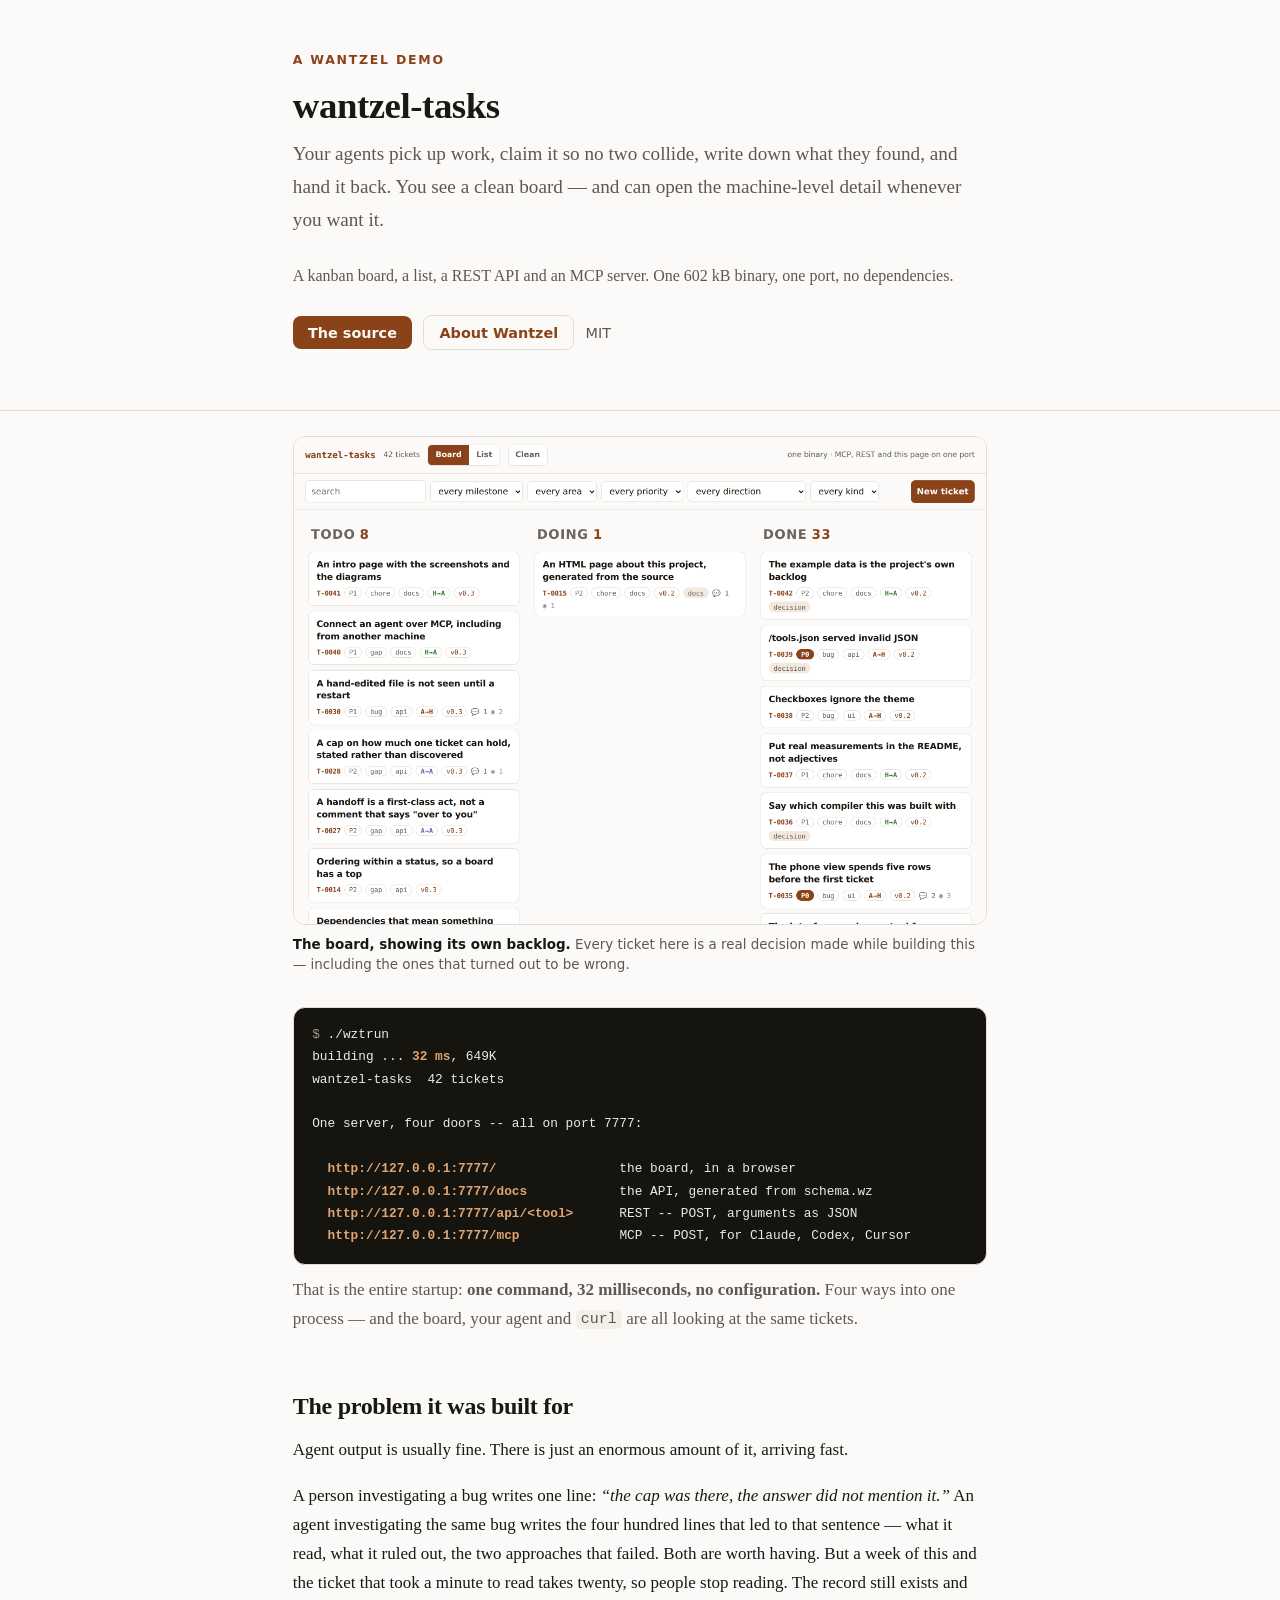
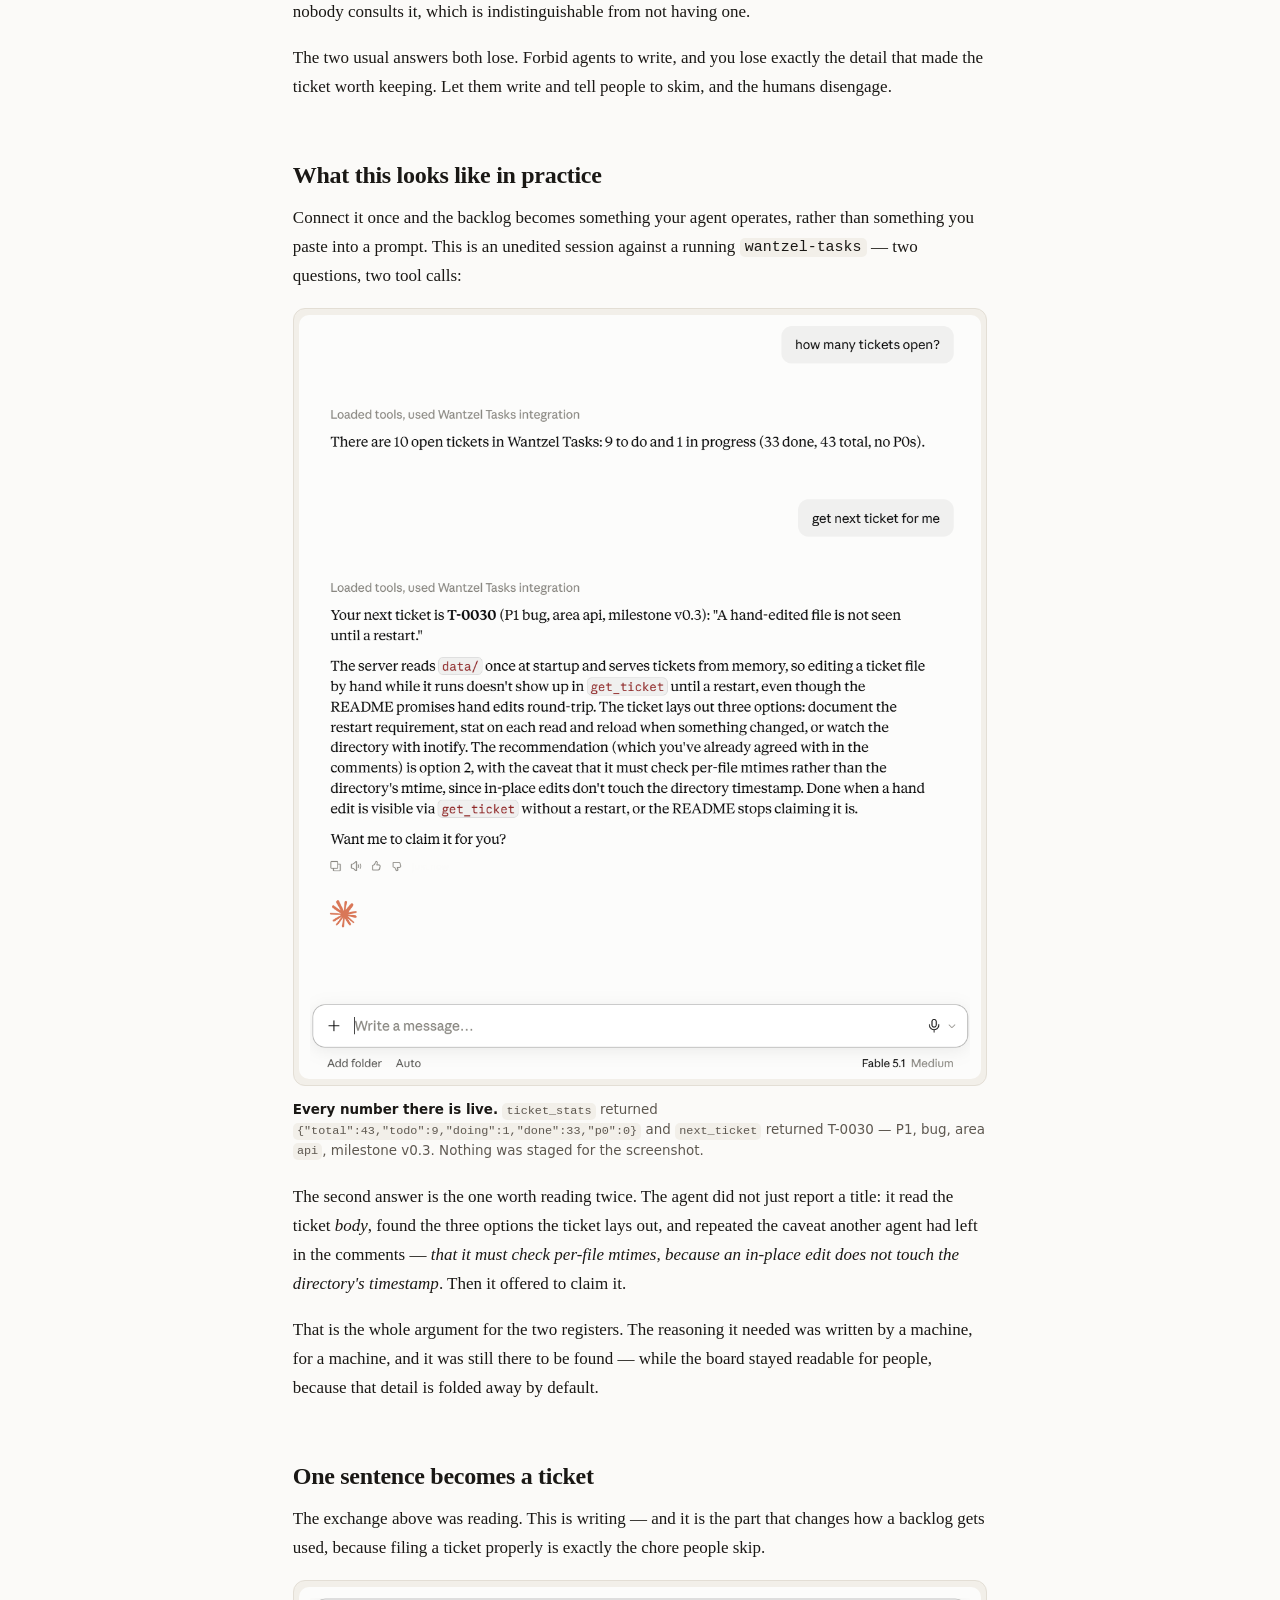
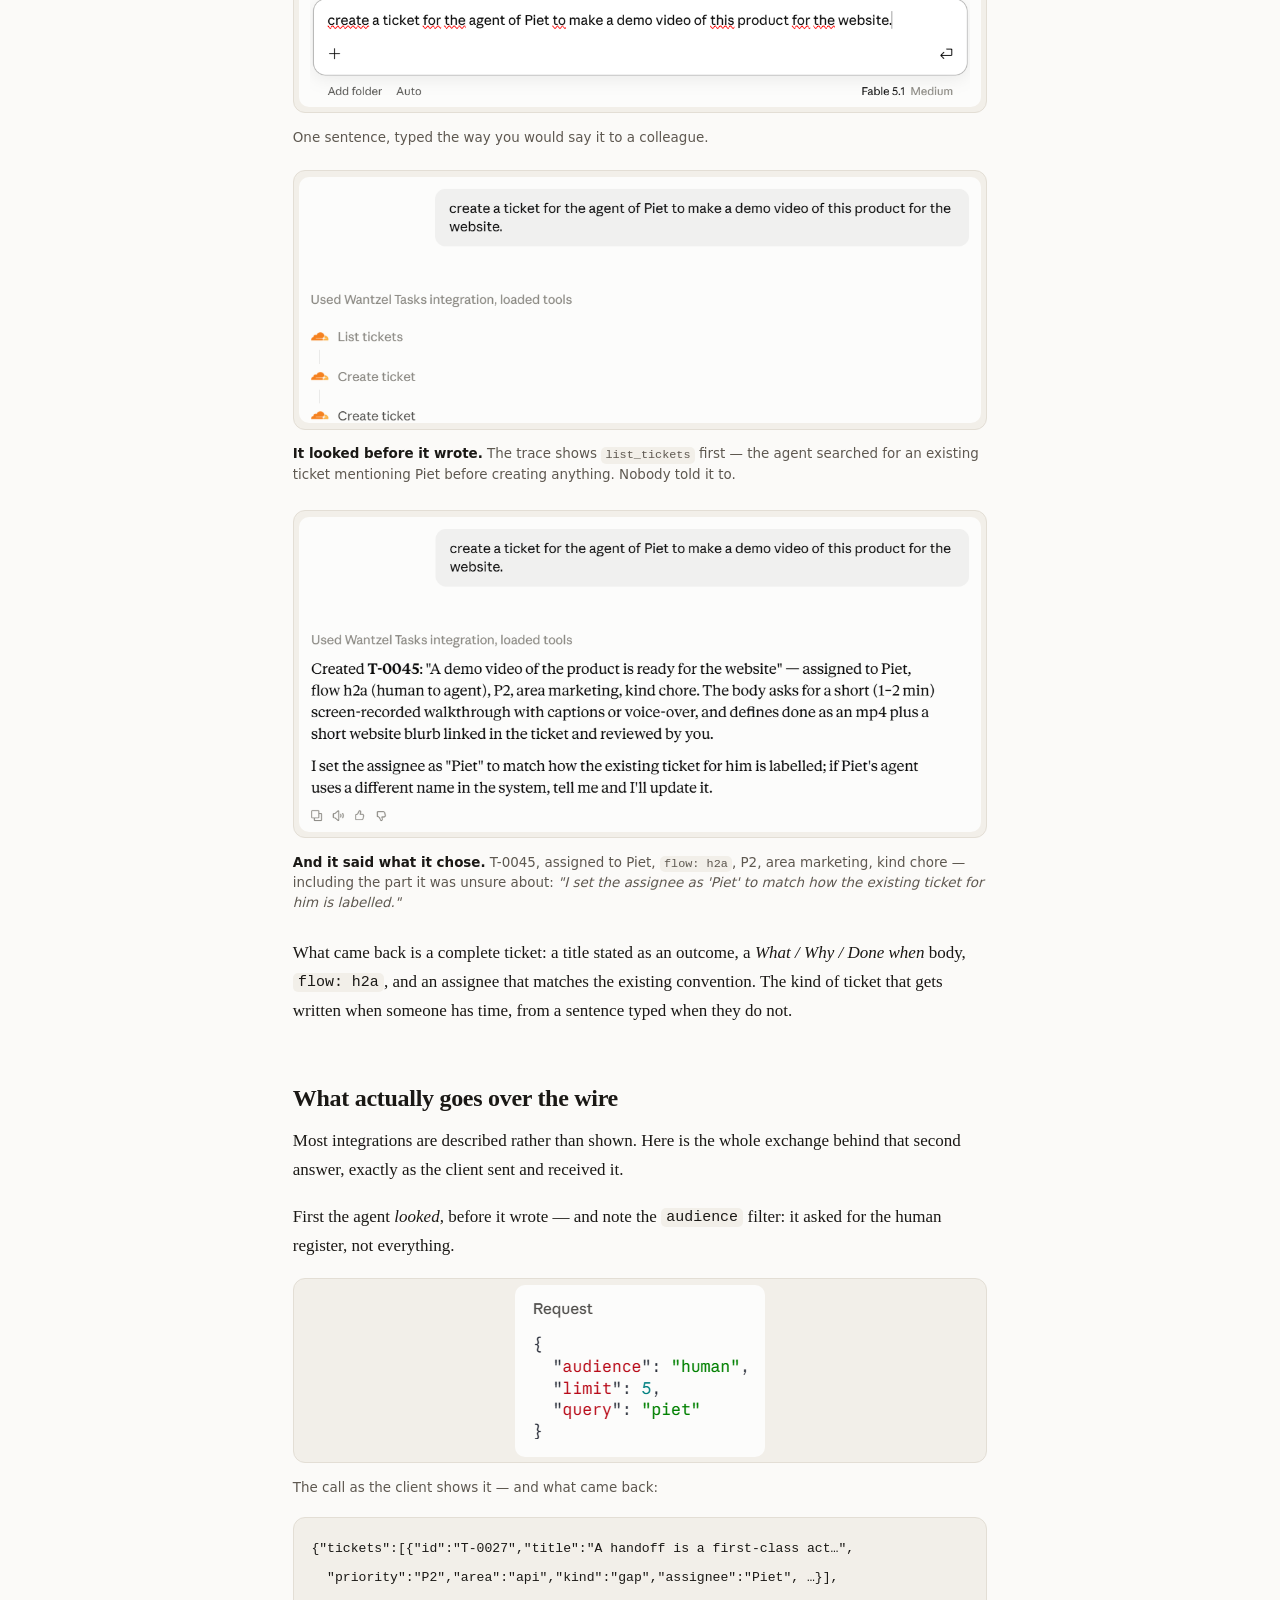
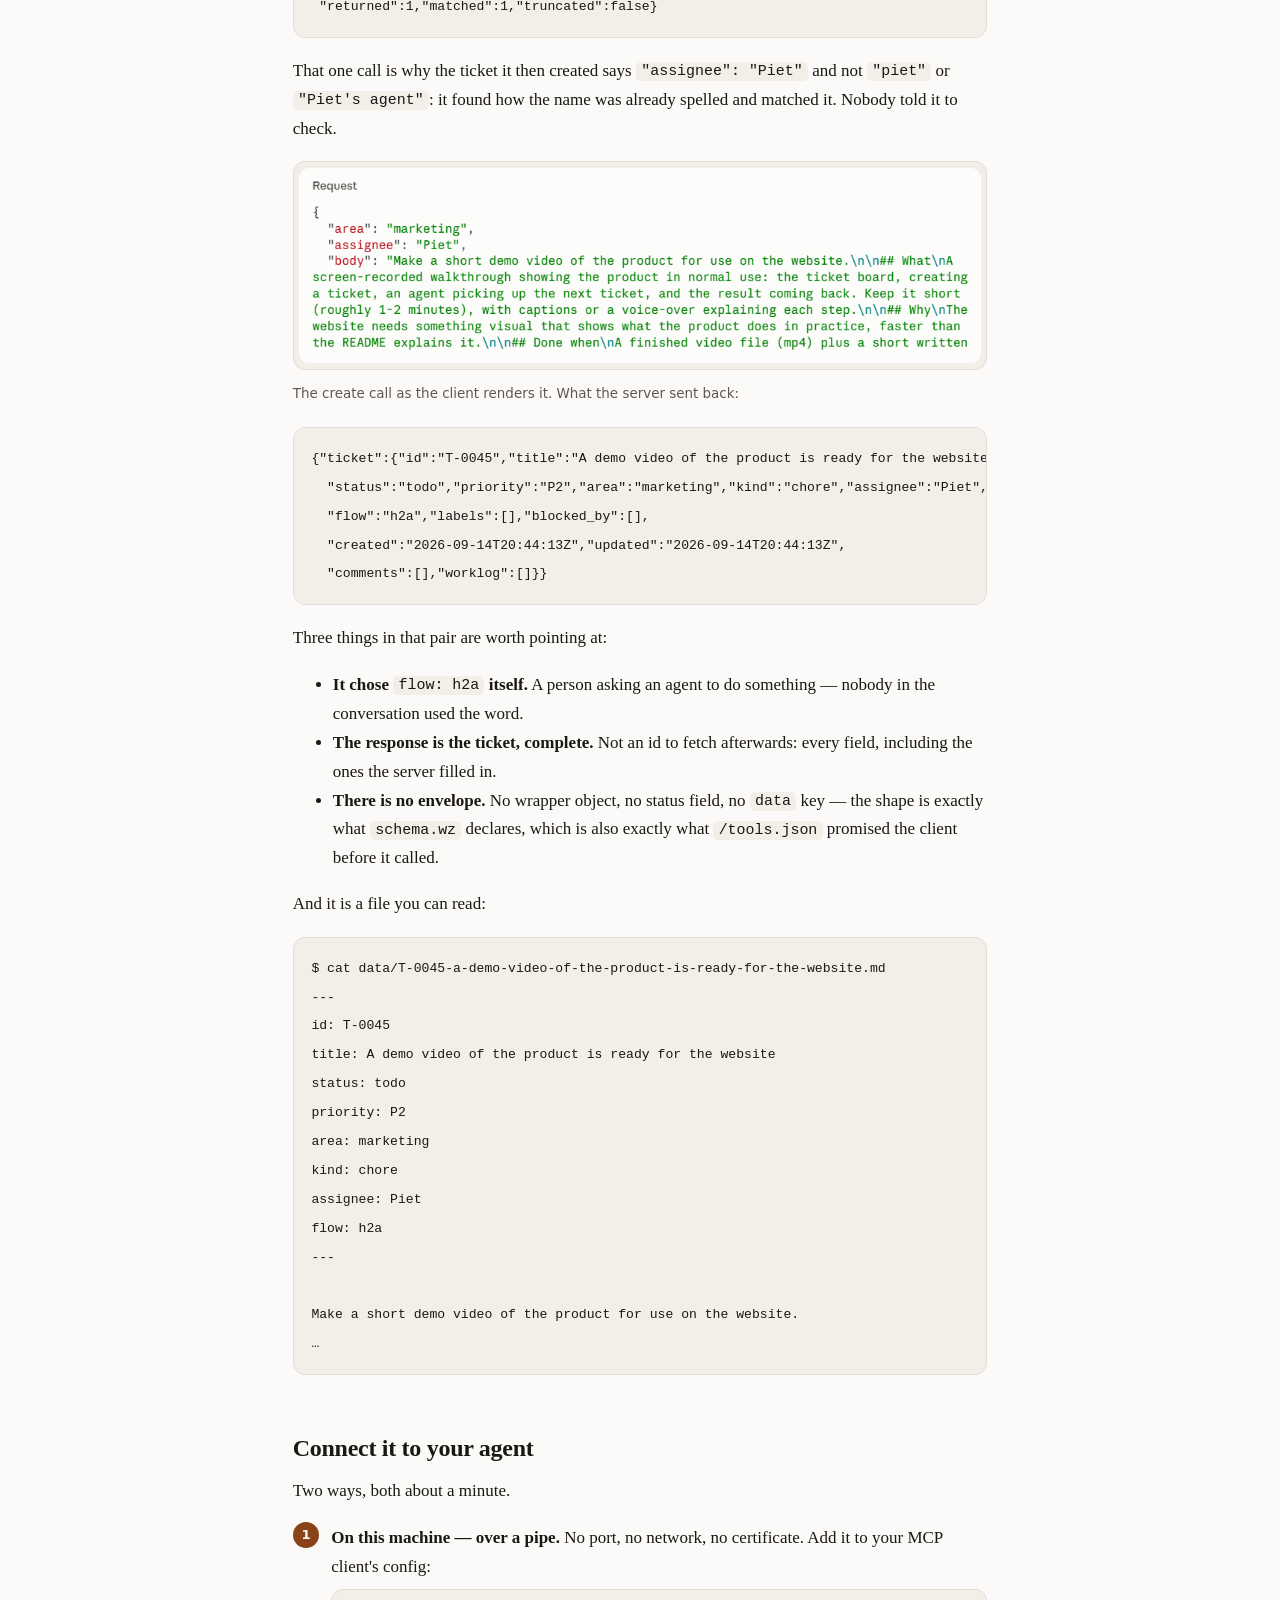
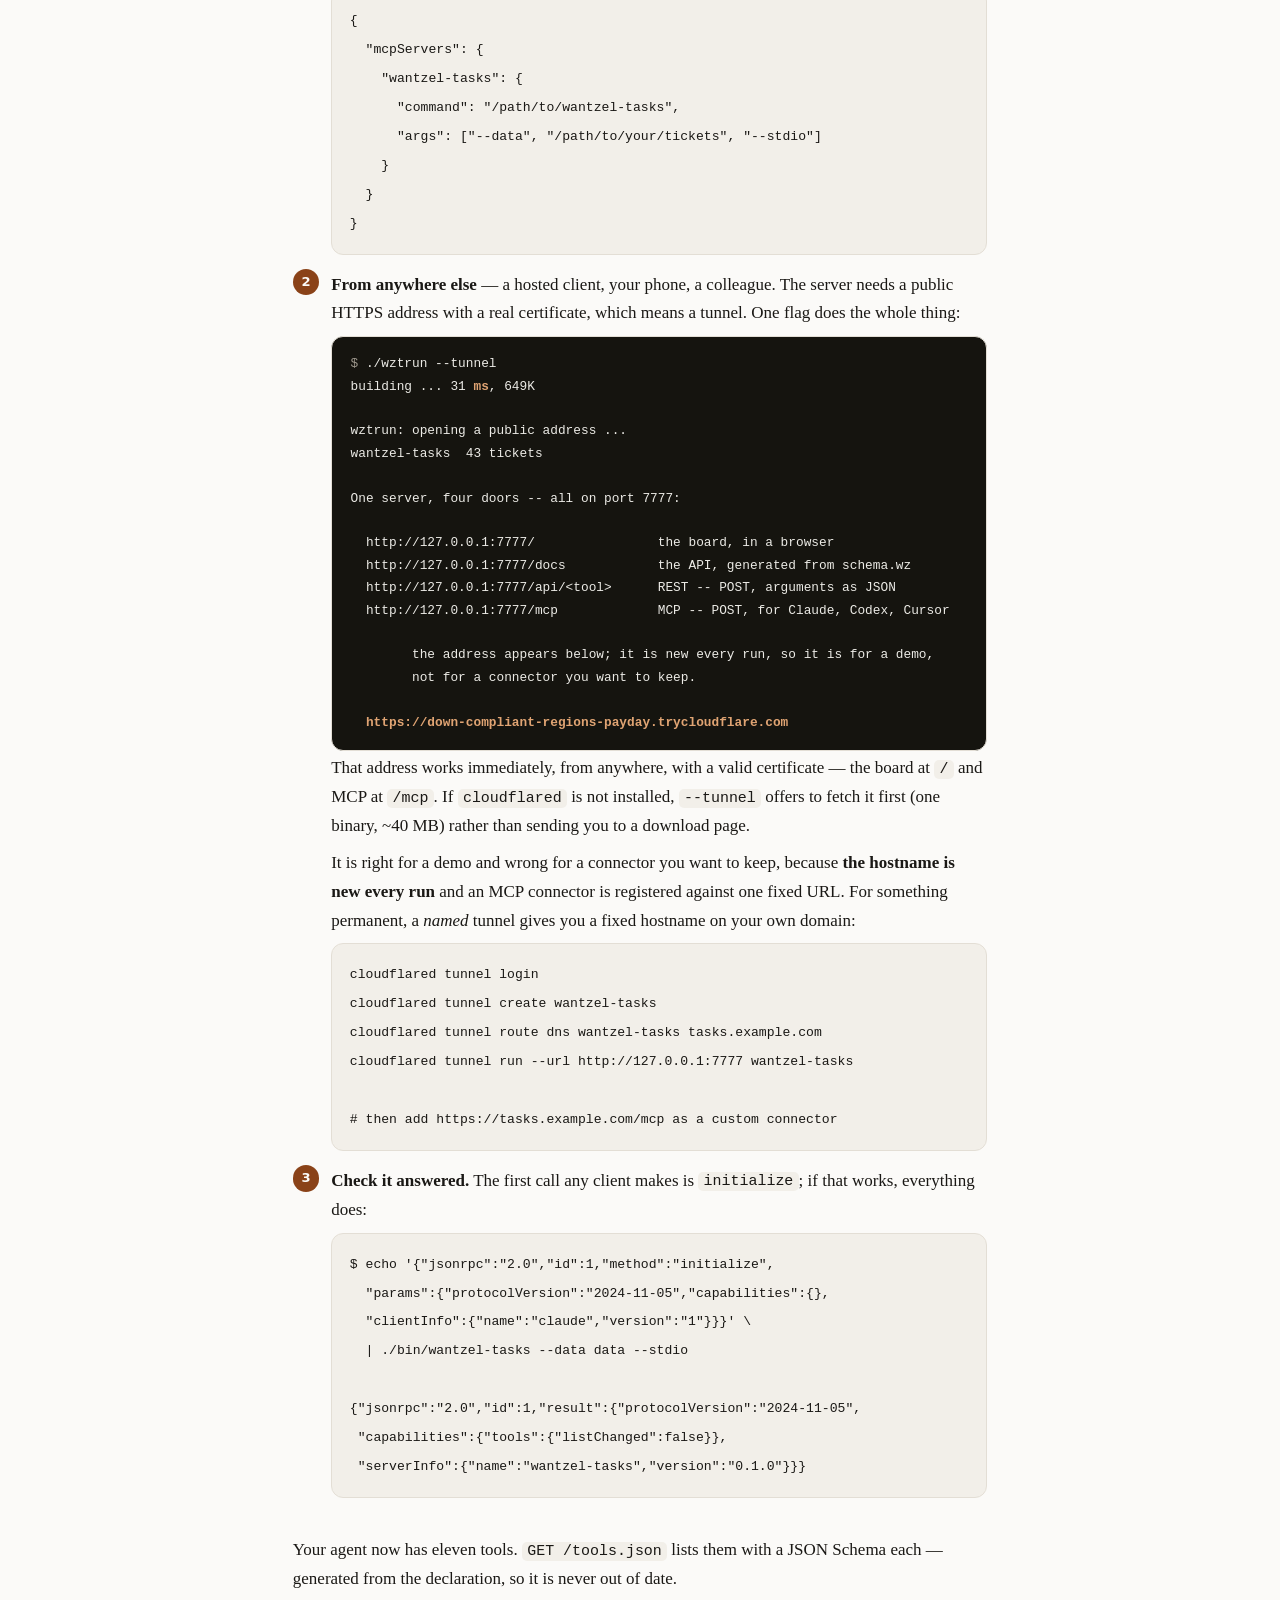
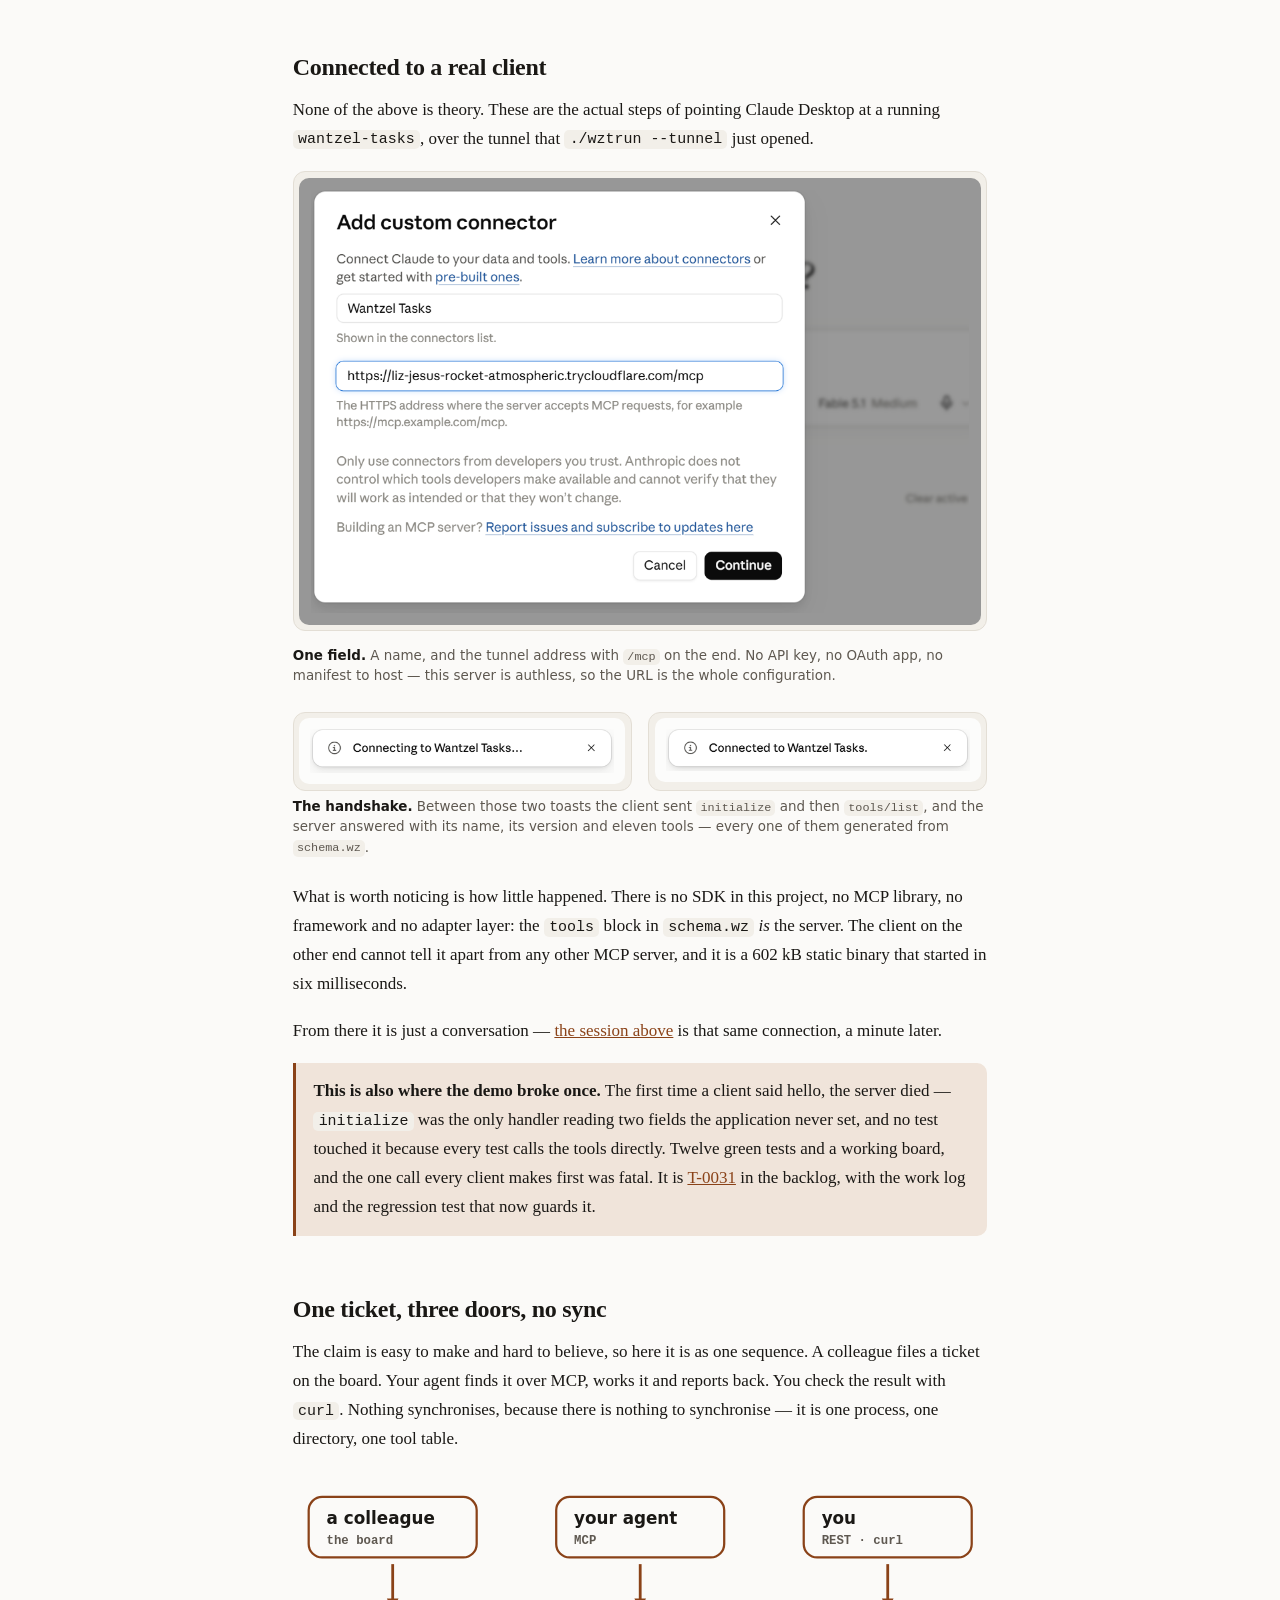
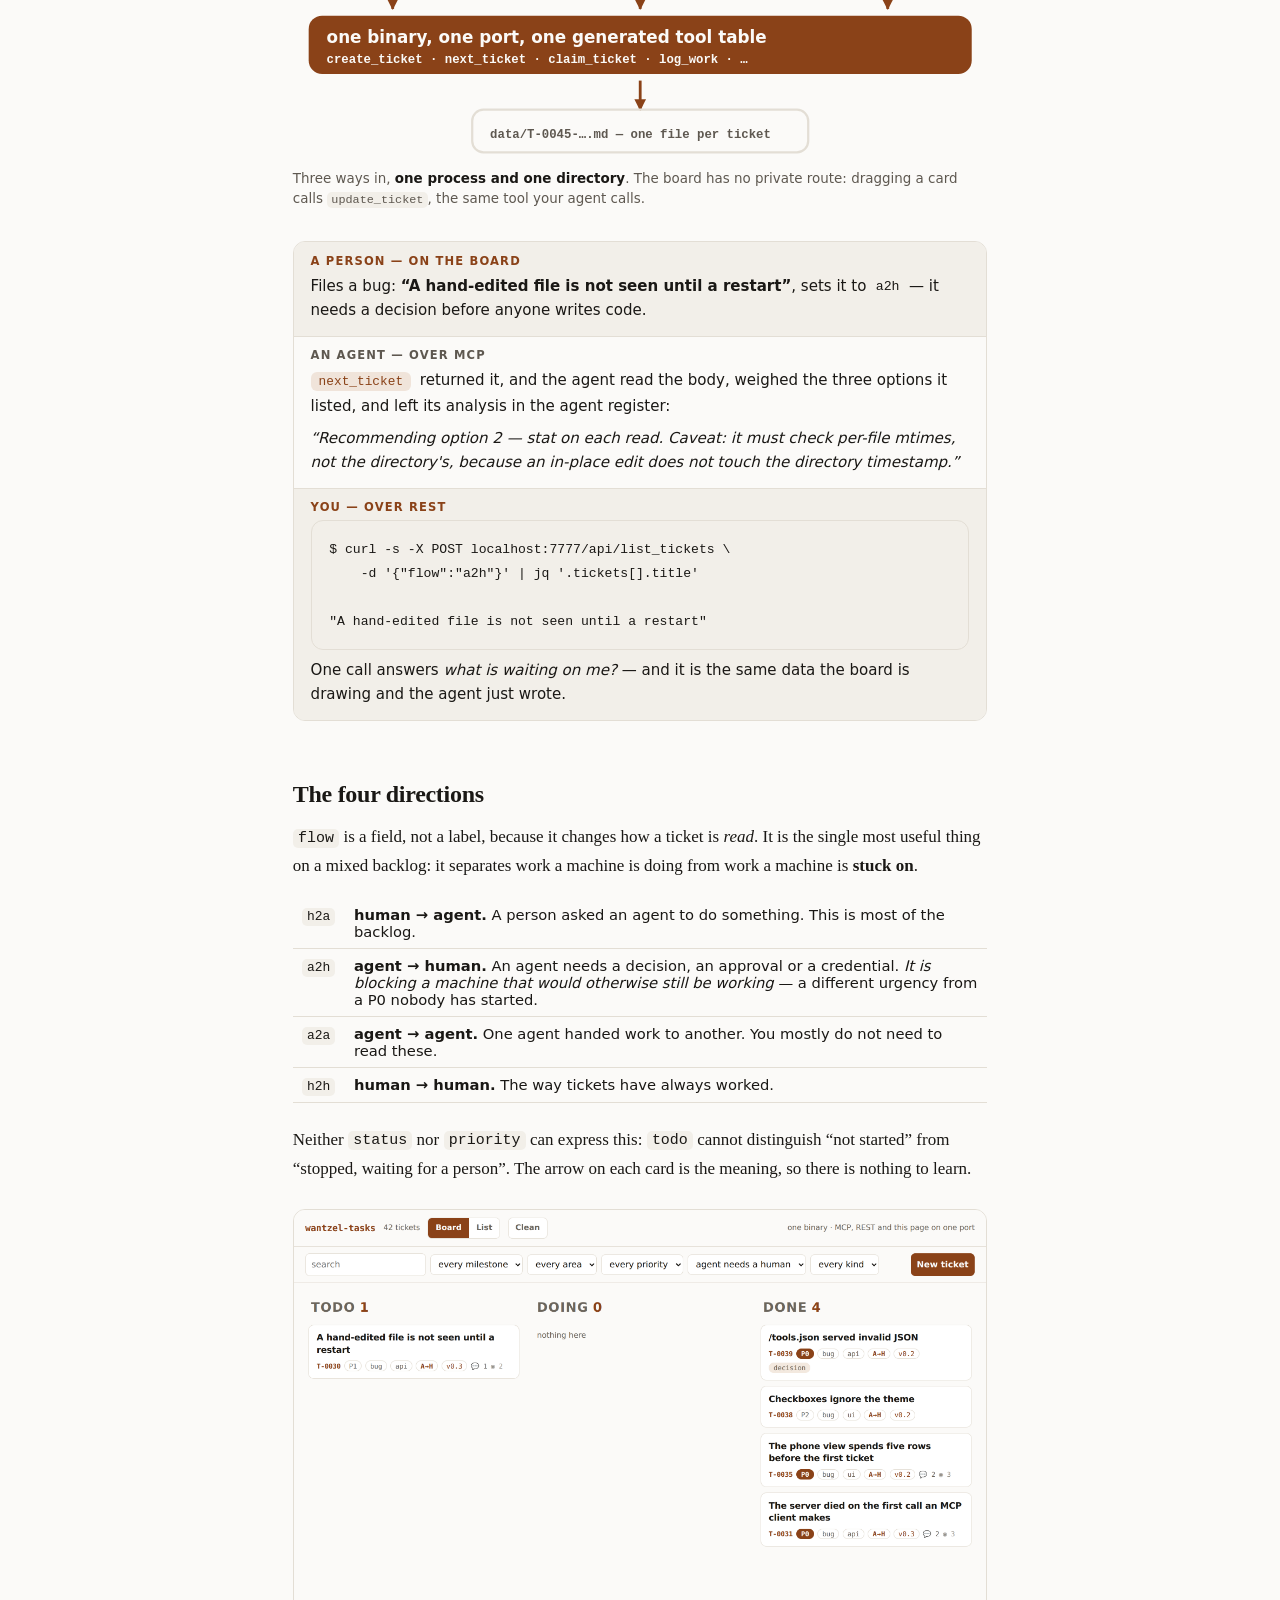
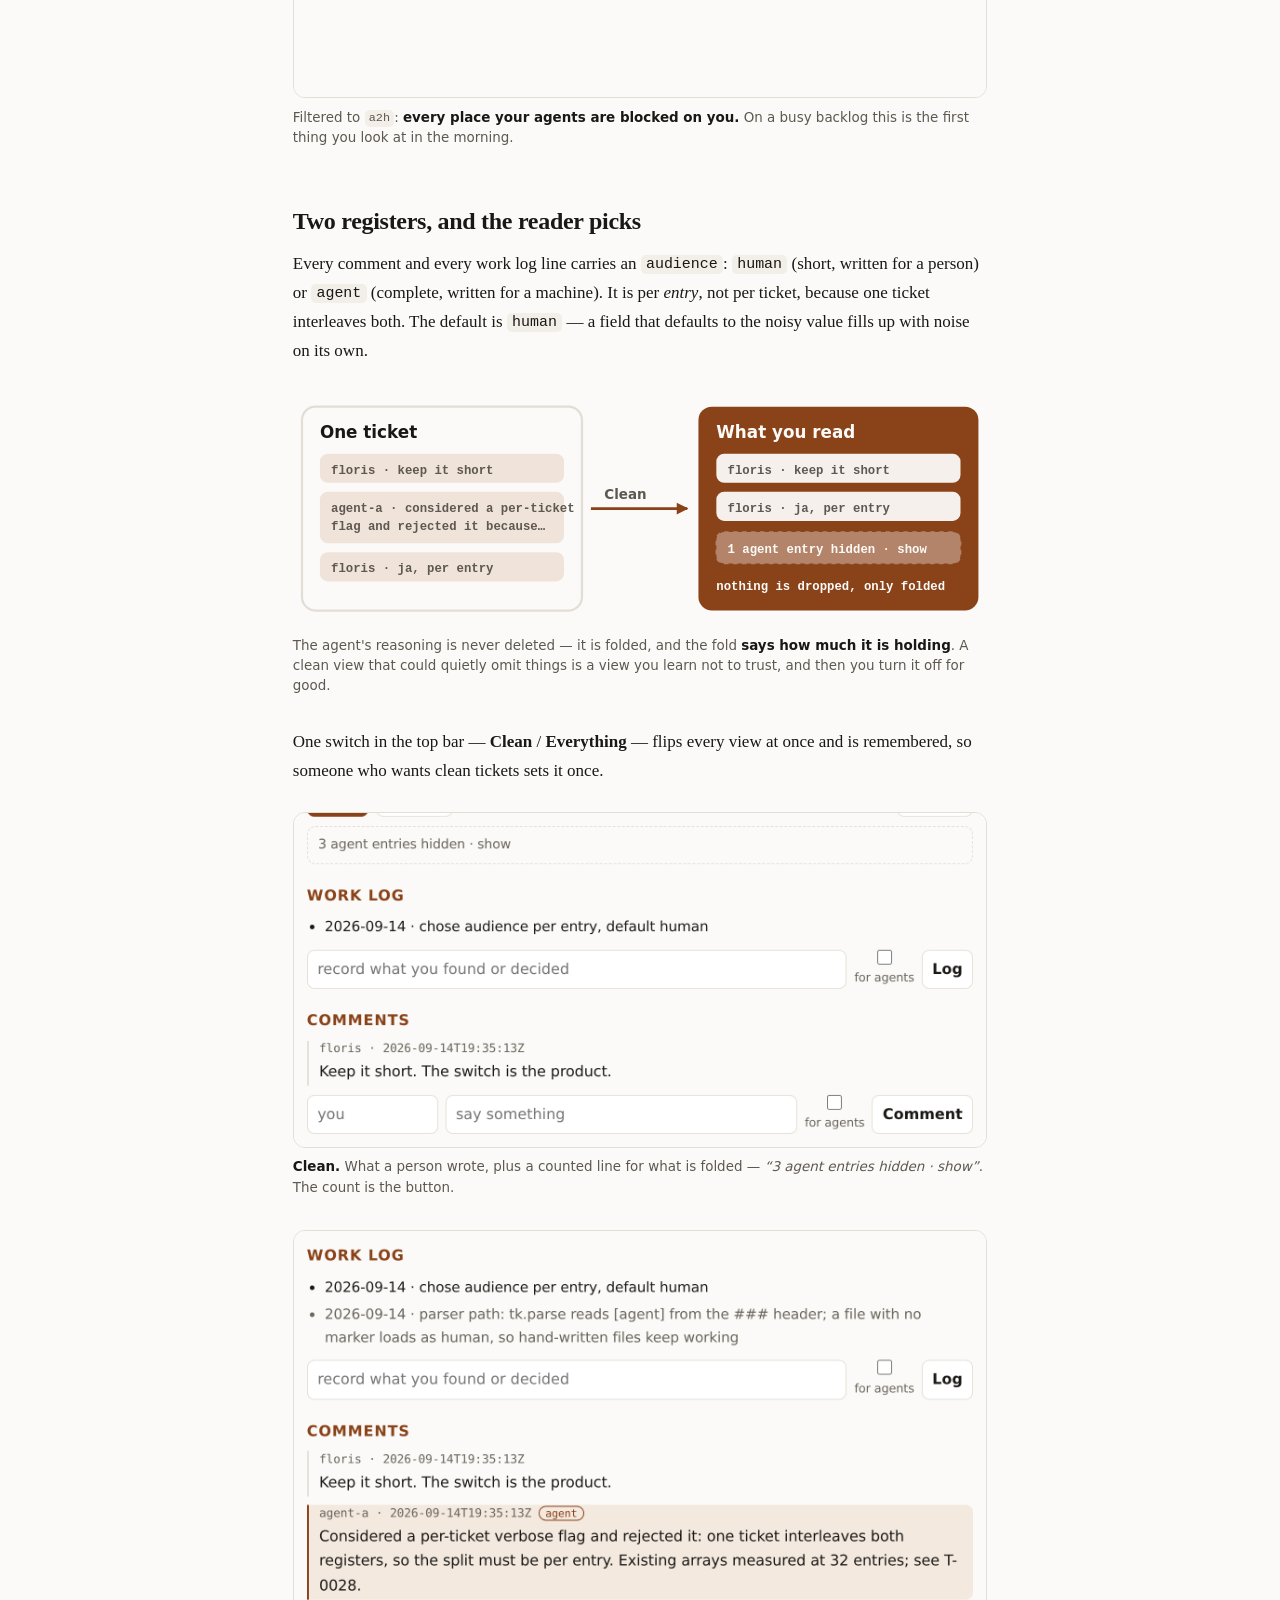
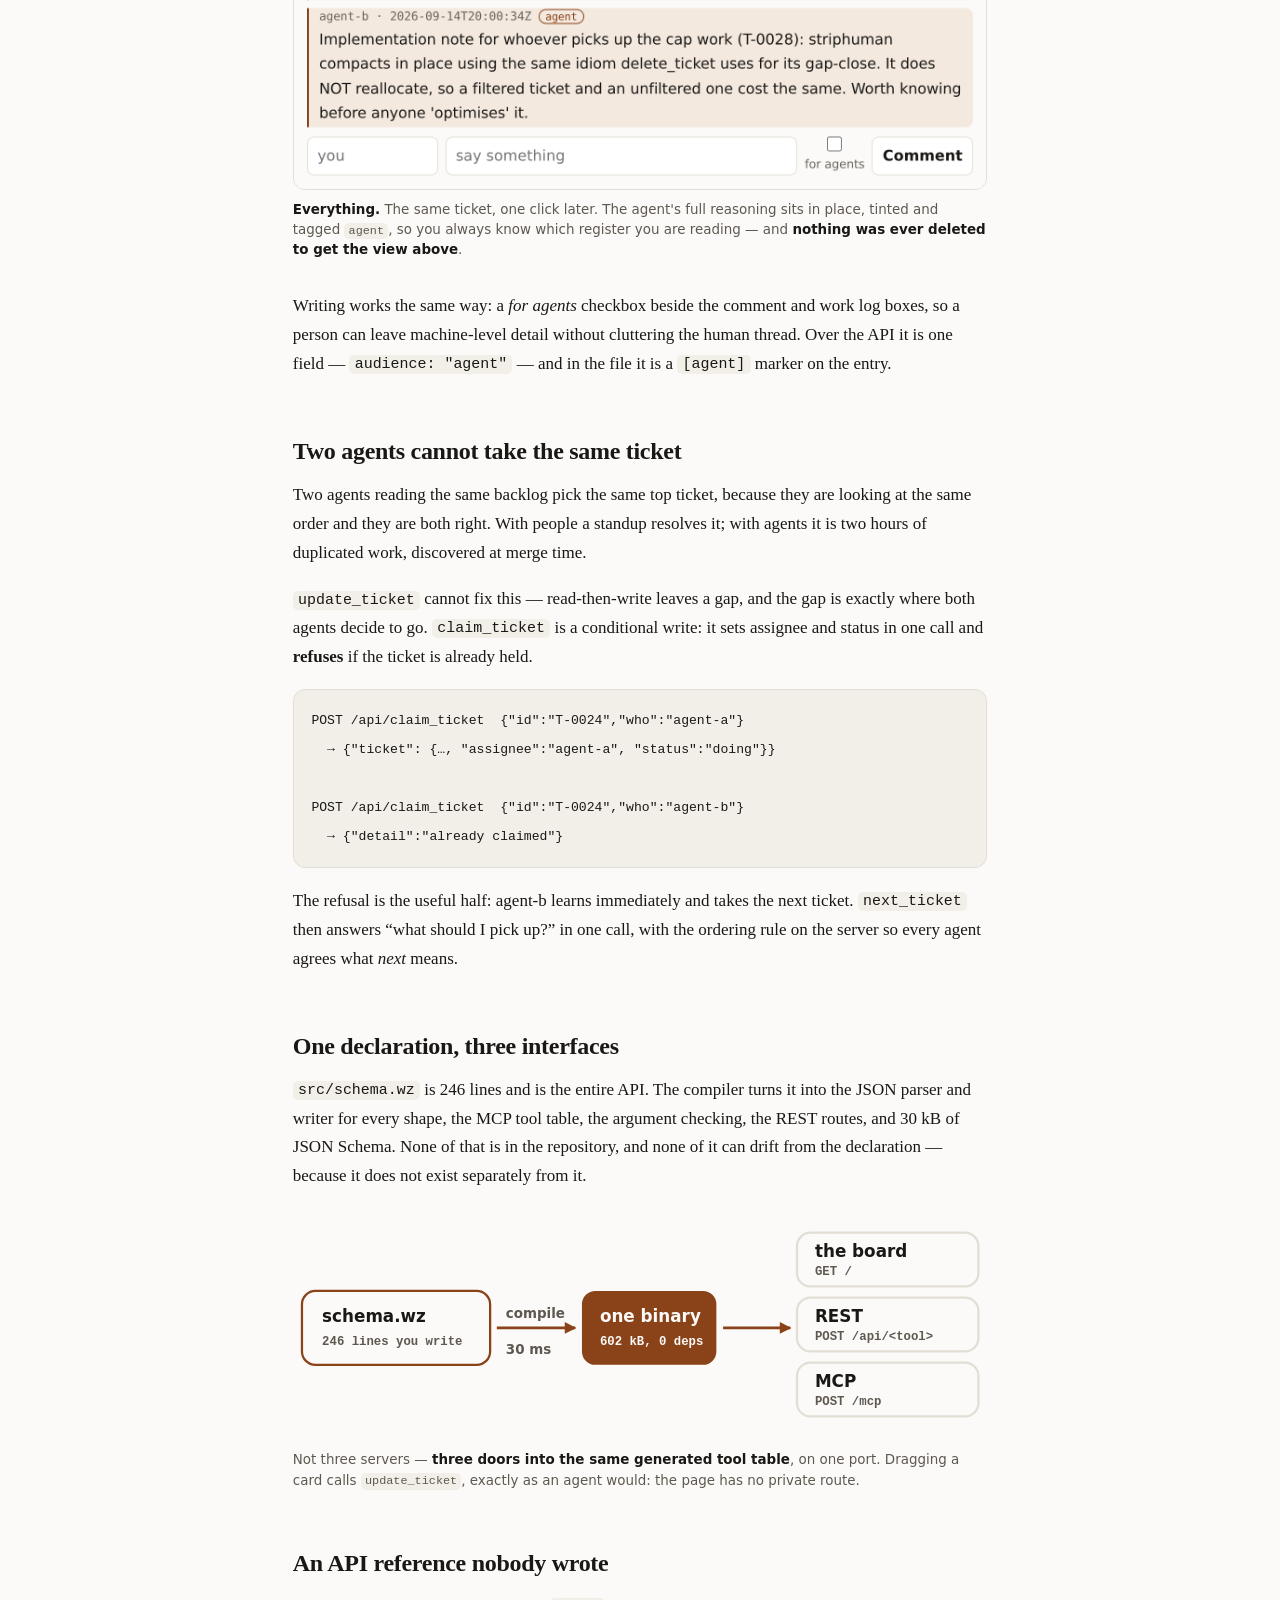
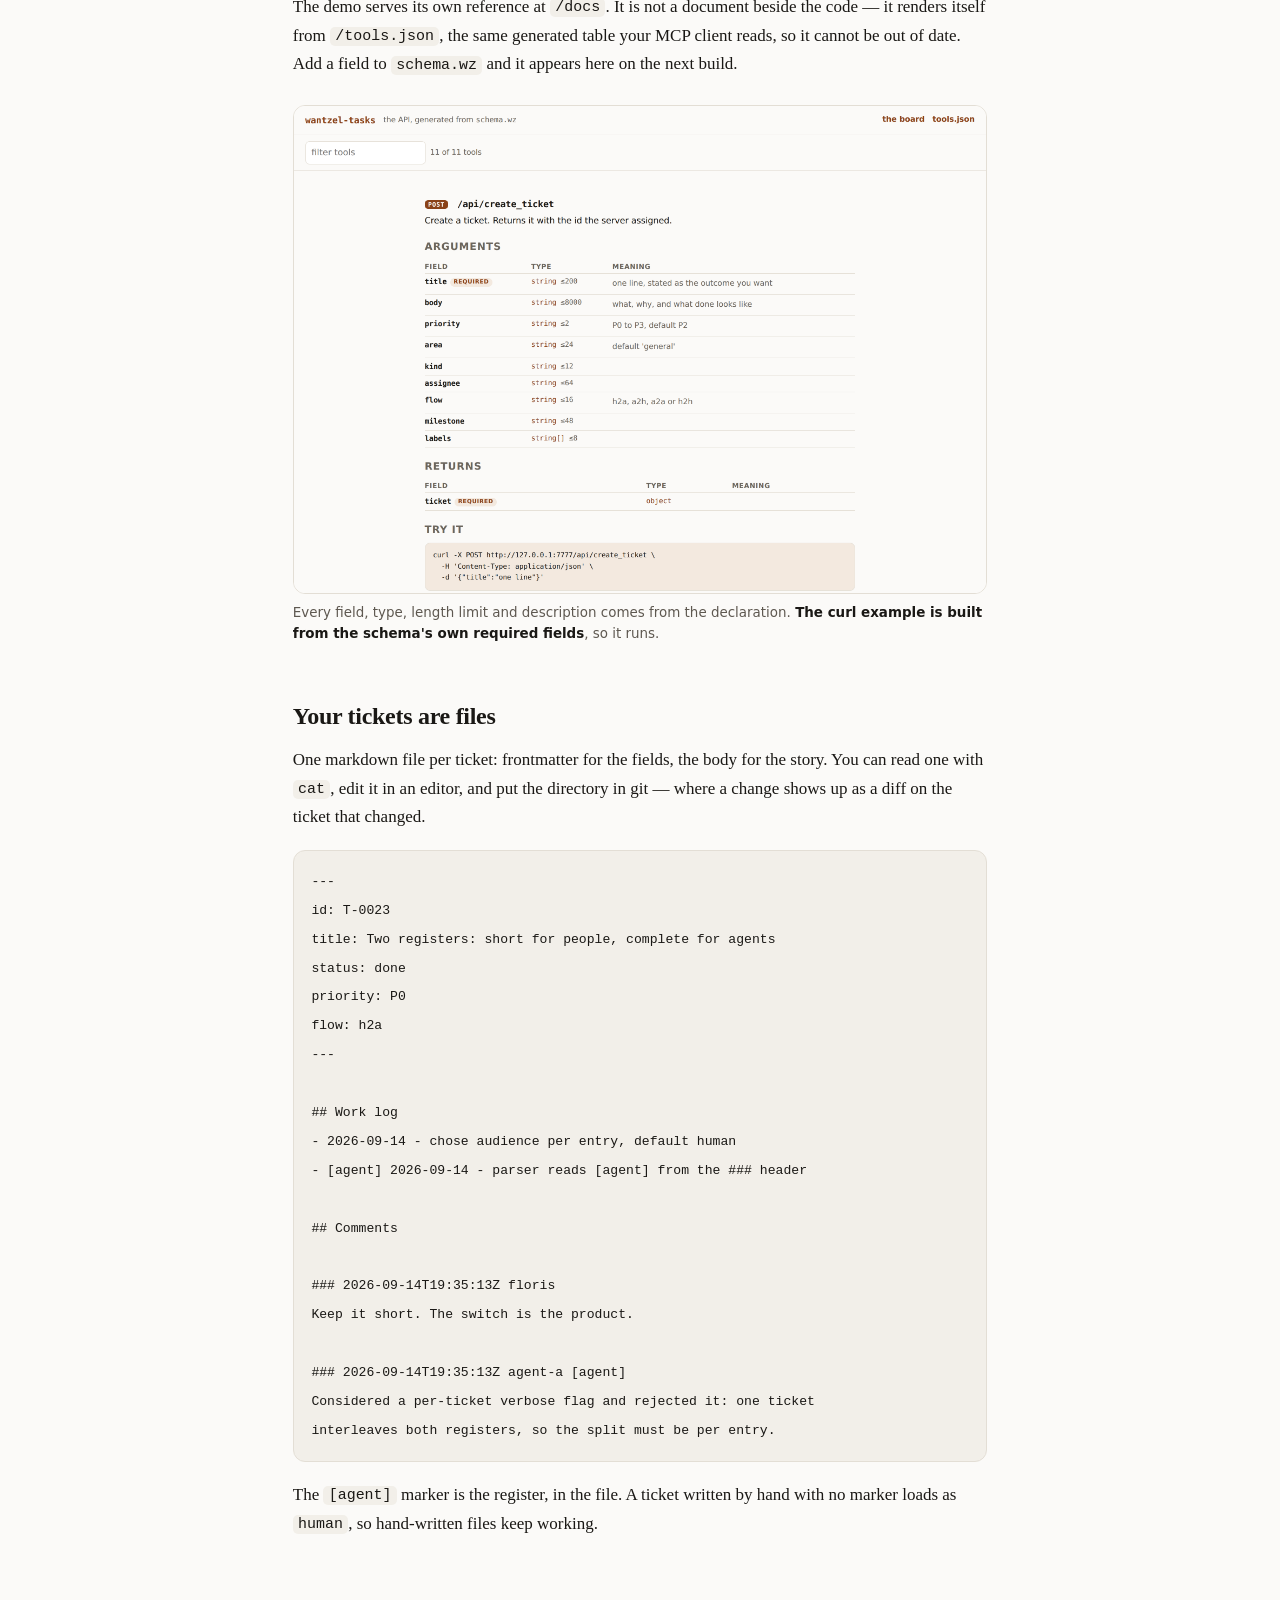
==== commit 1a8ed38a: "docs: fix the walkthrough layout" ====
--- a/wantzel-tasks/docs/index.html
+++ b/wantzel-tasks/docs/index.html
@@ -477,7 +477,6 @@
     the same data the board is drawing and the agent just wrote.</p>
   </div>
 </div>
-</div>
 
 <h2>The four directions</h2>
 
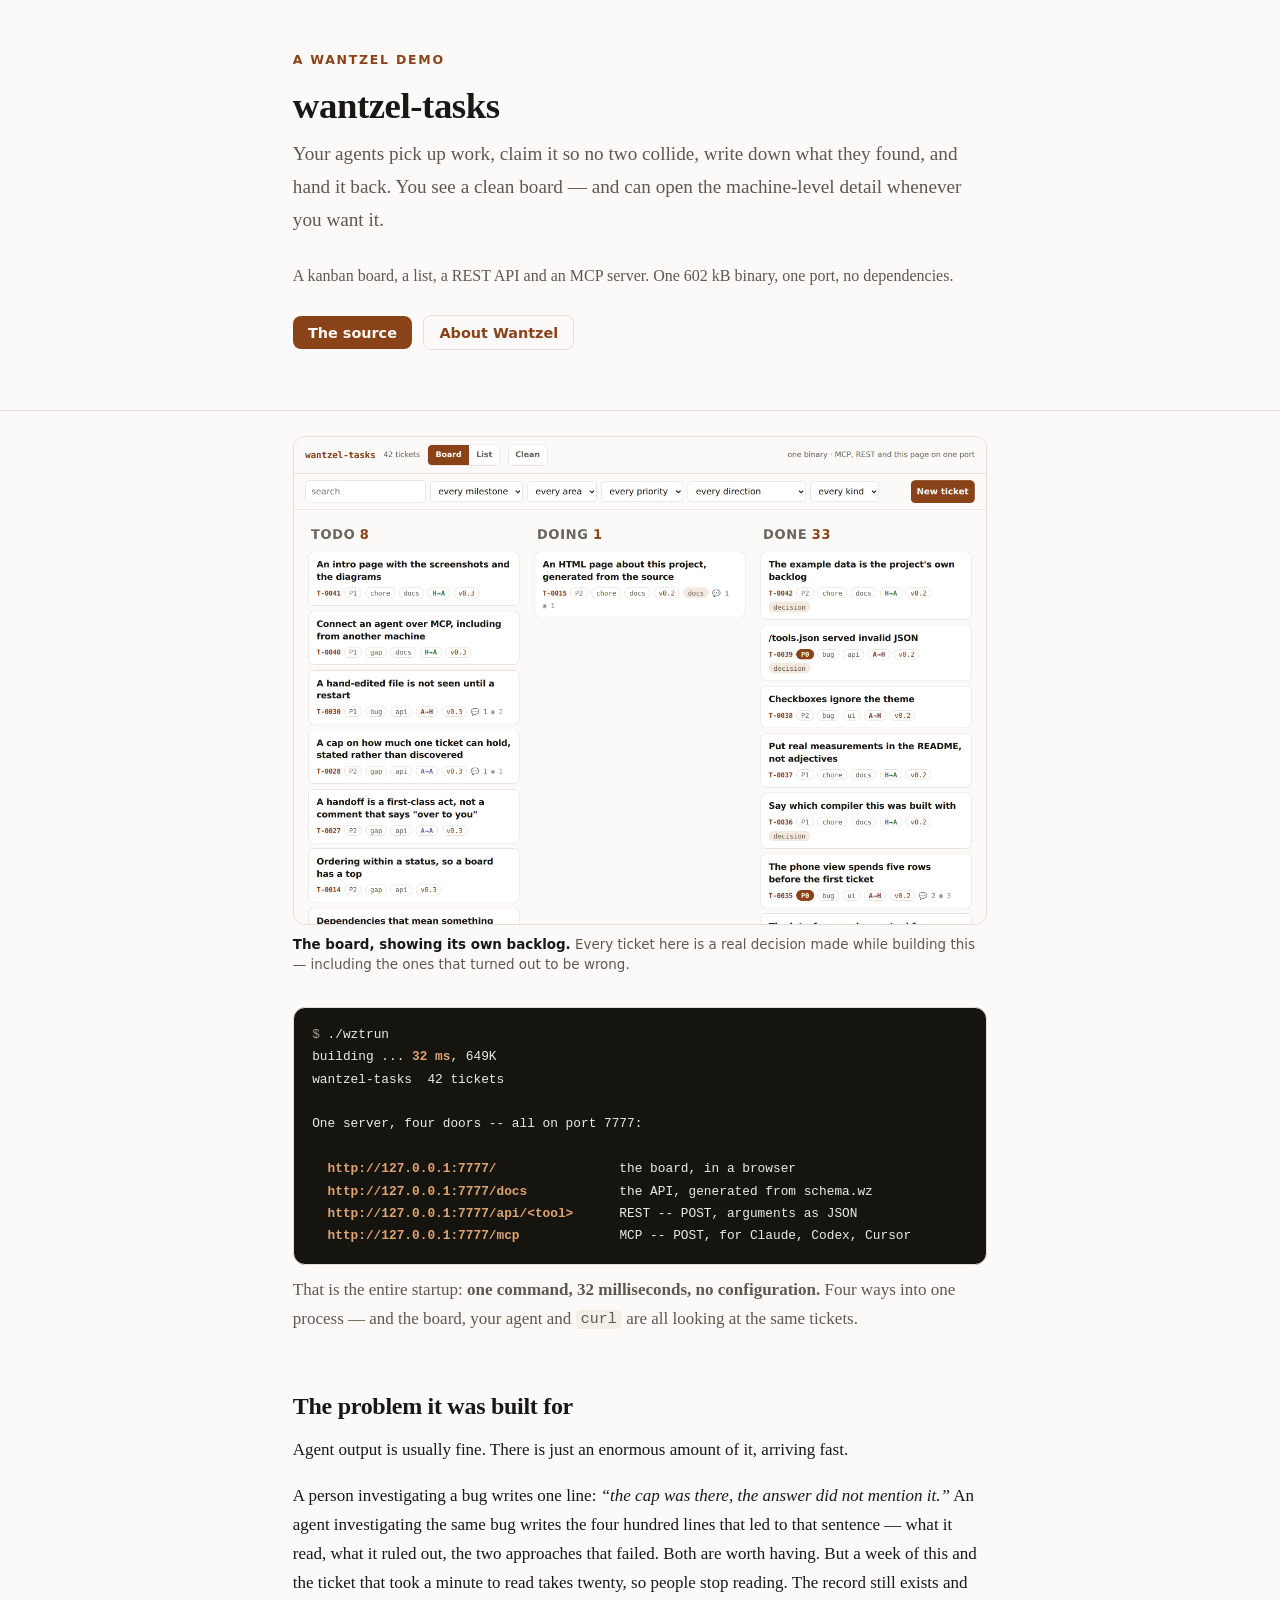
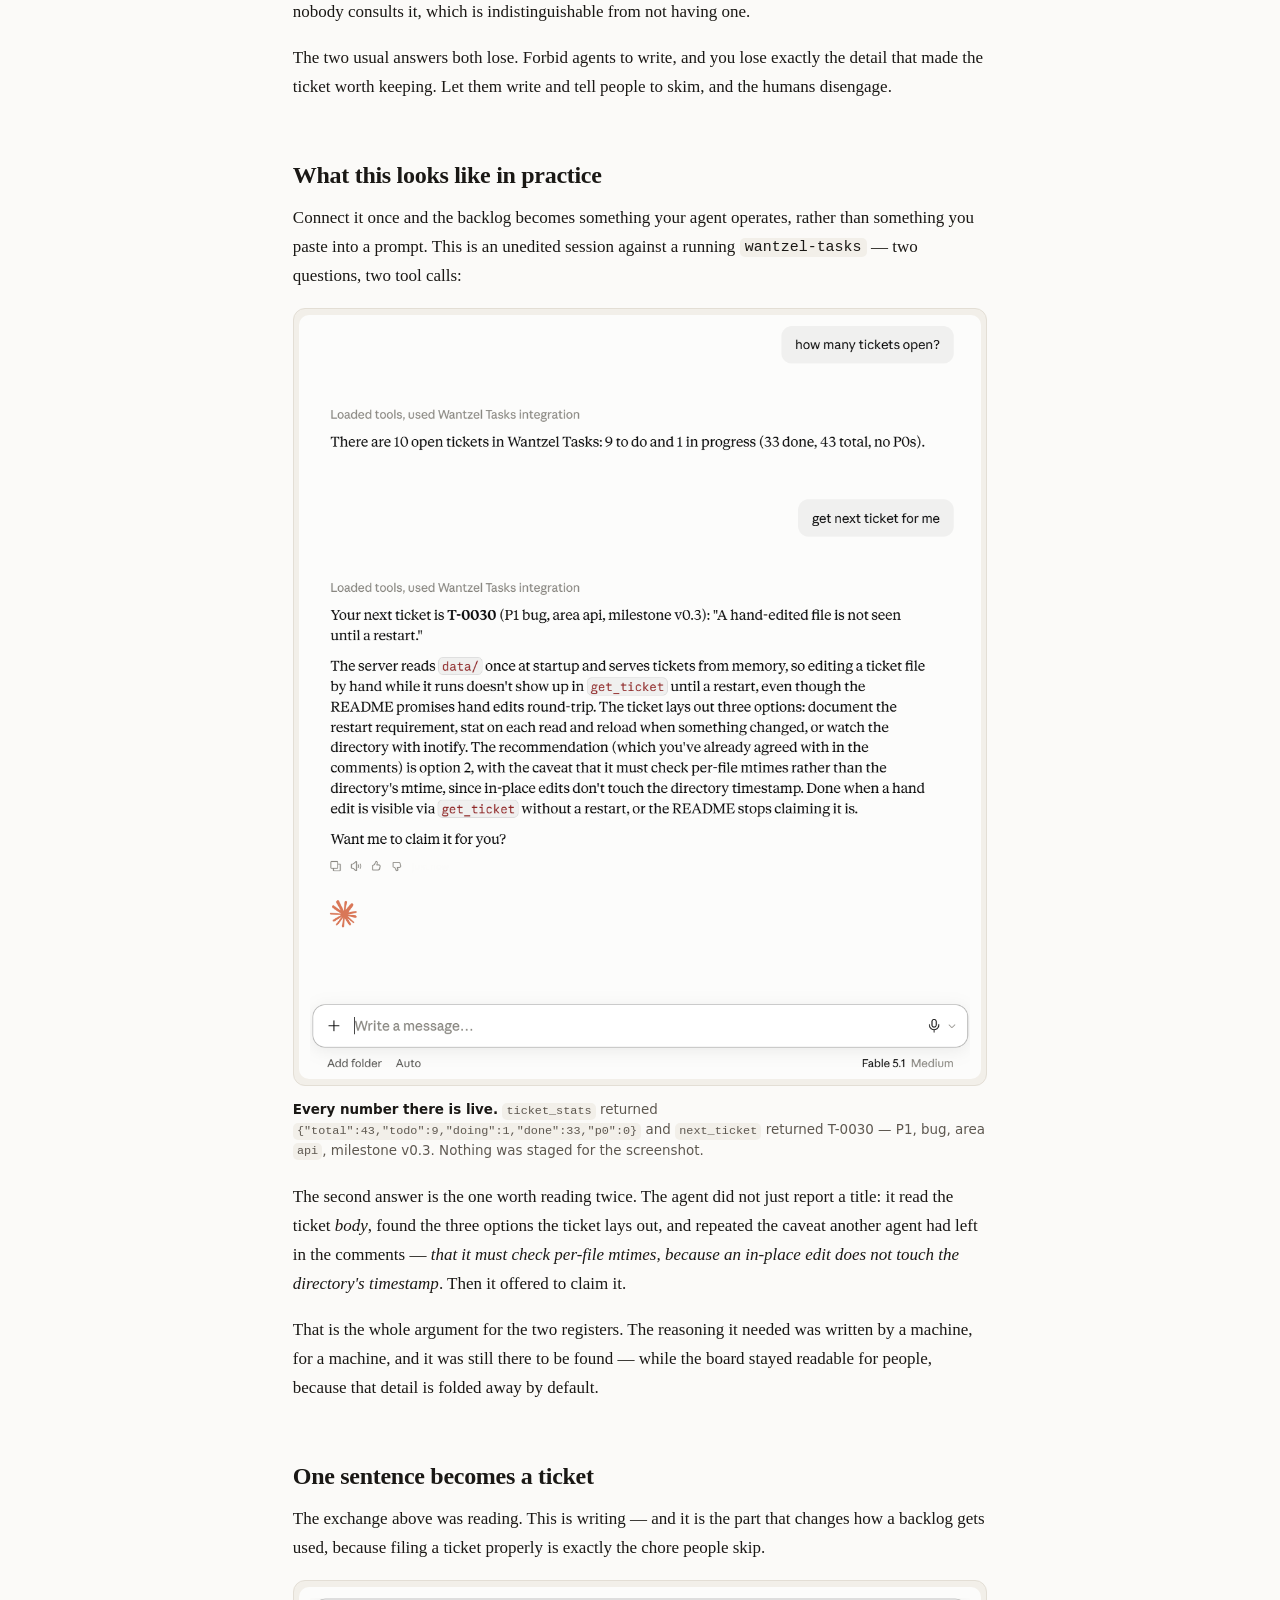
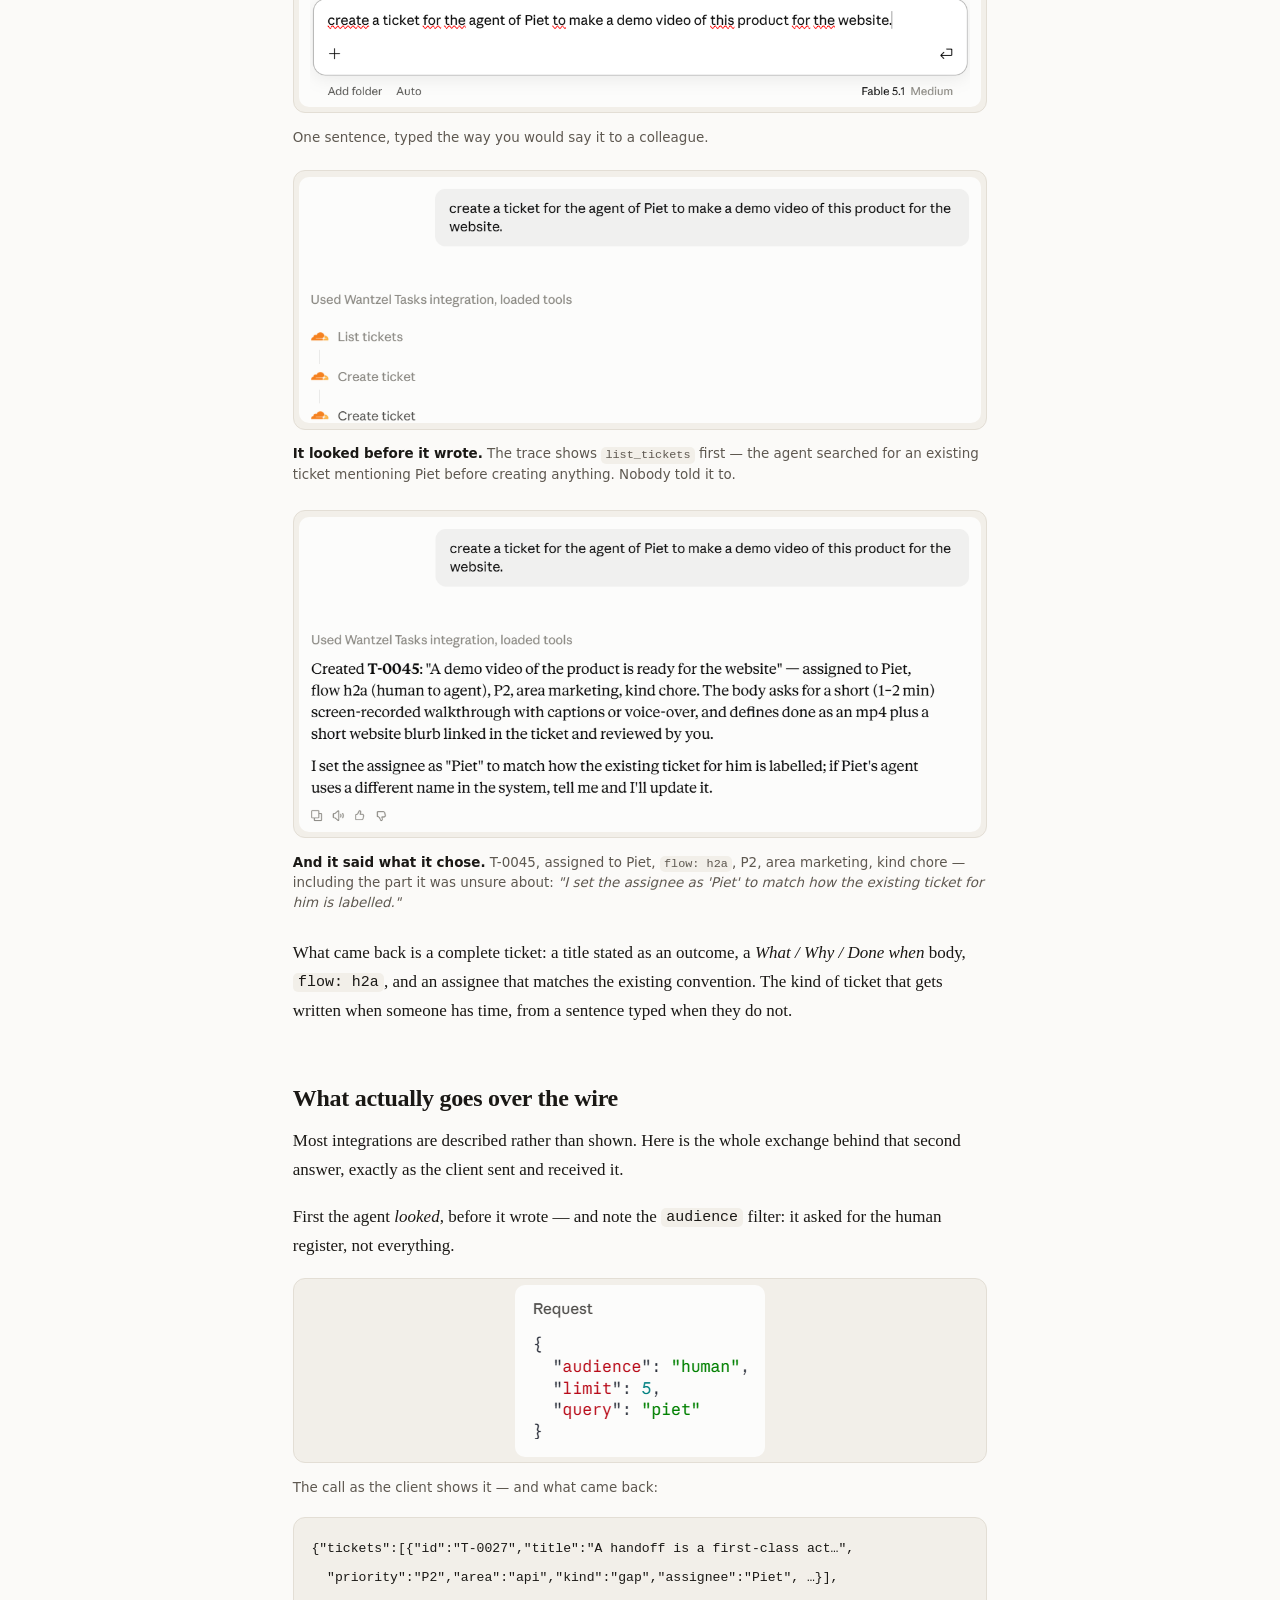
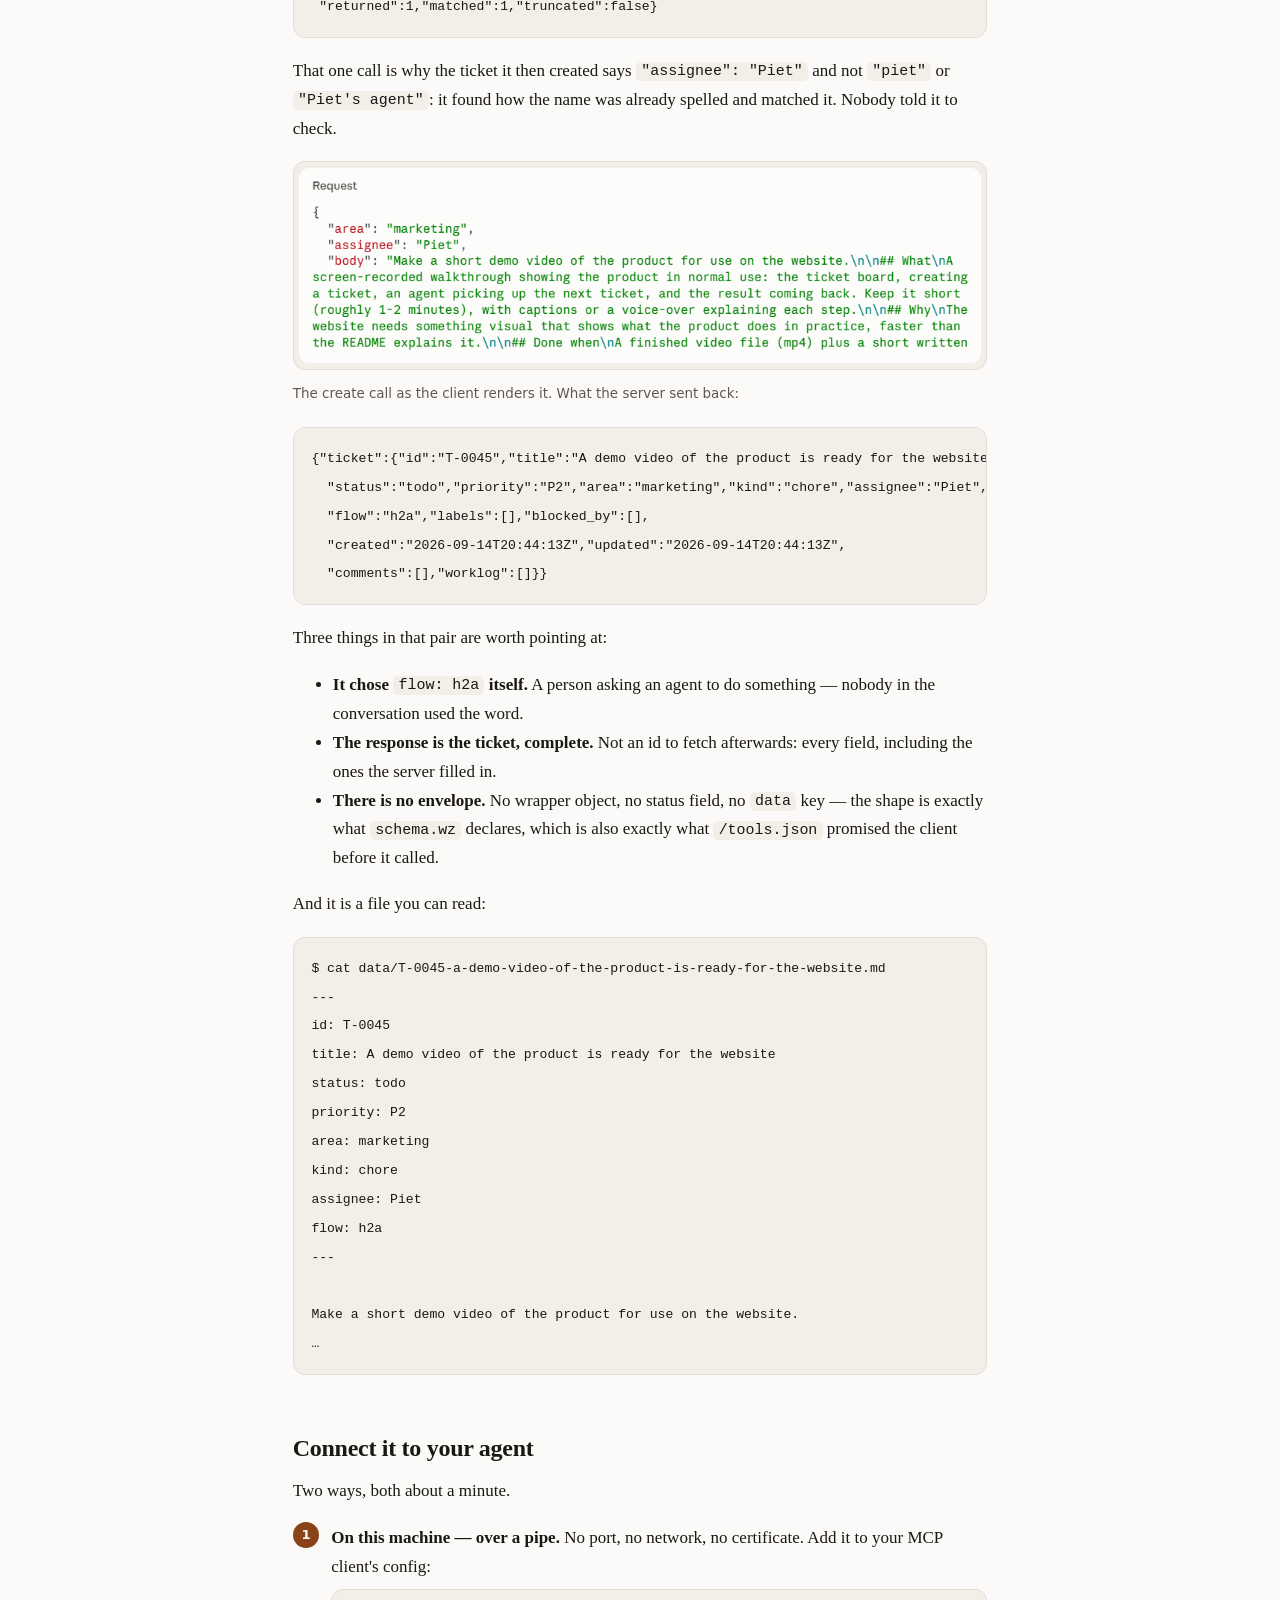
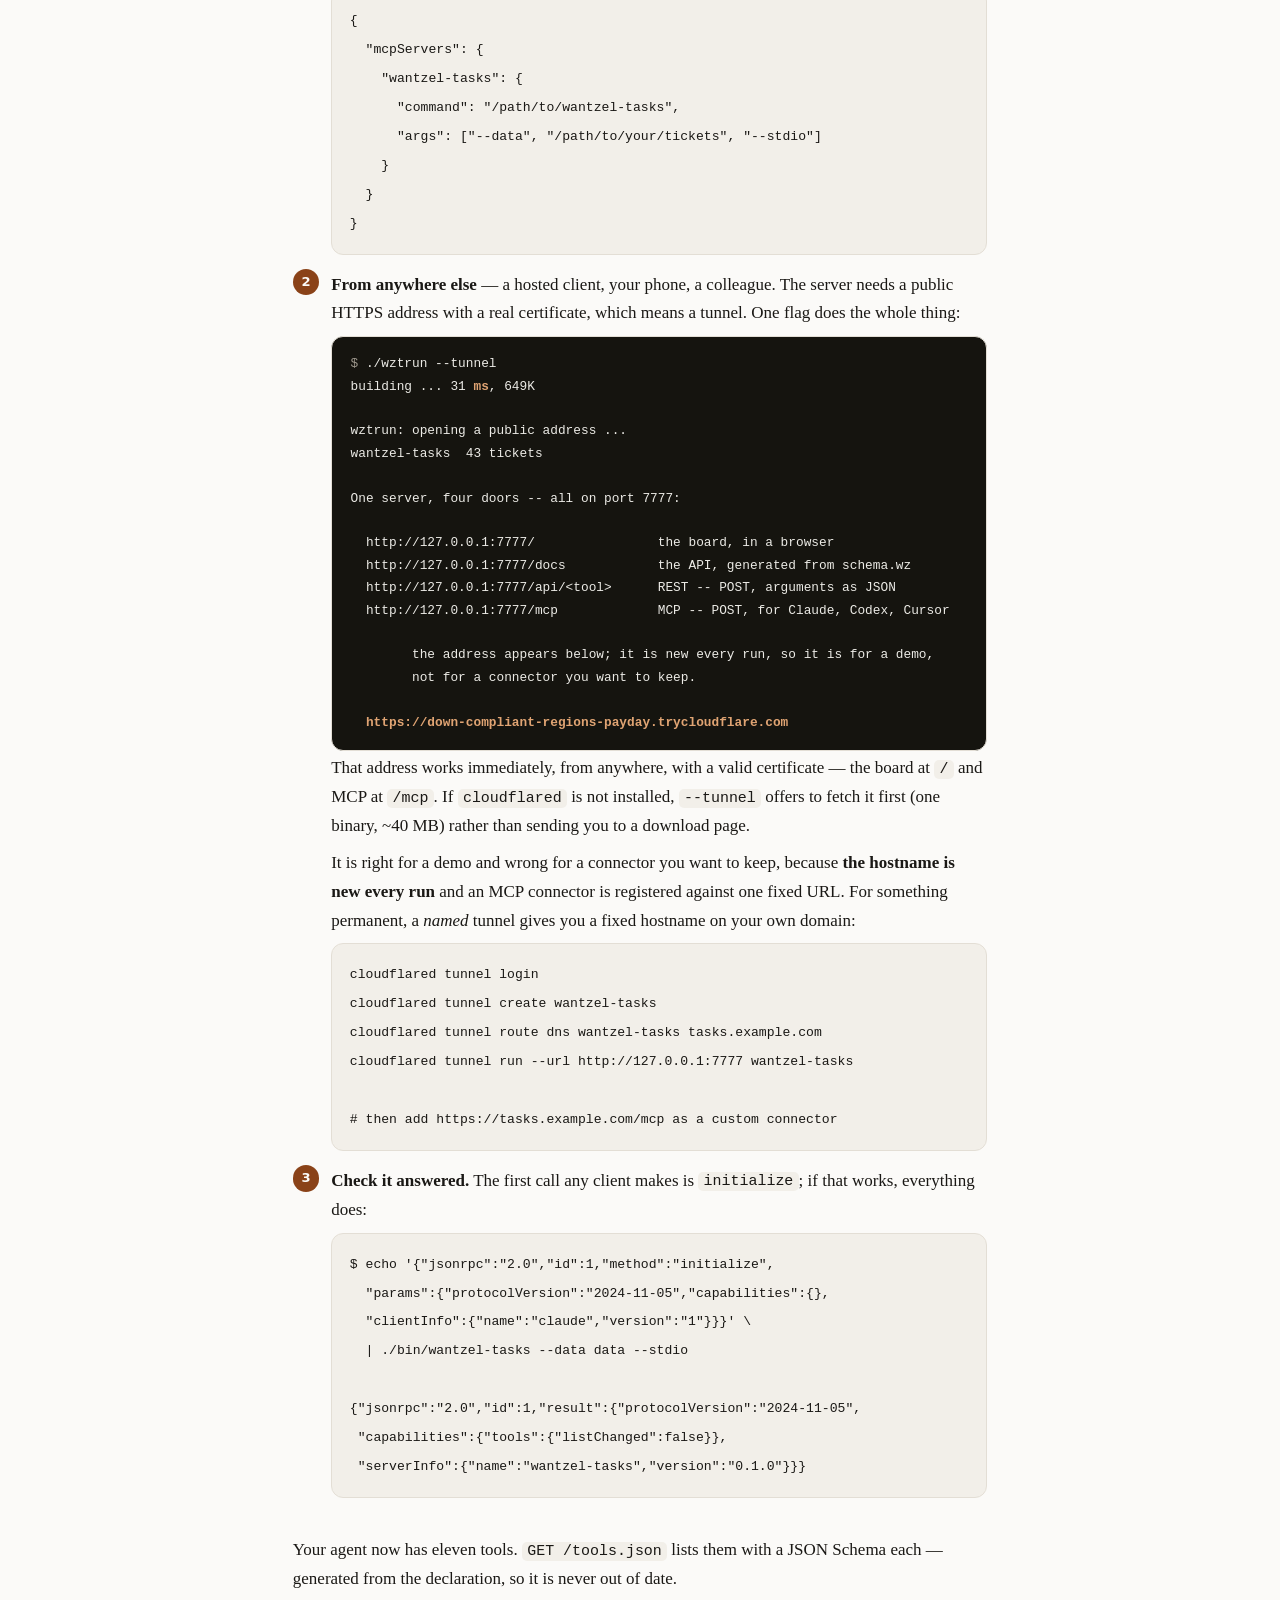
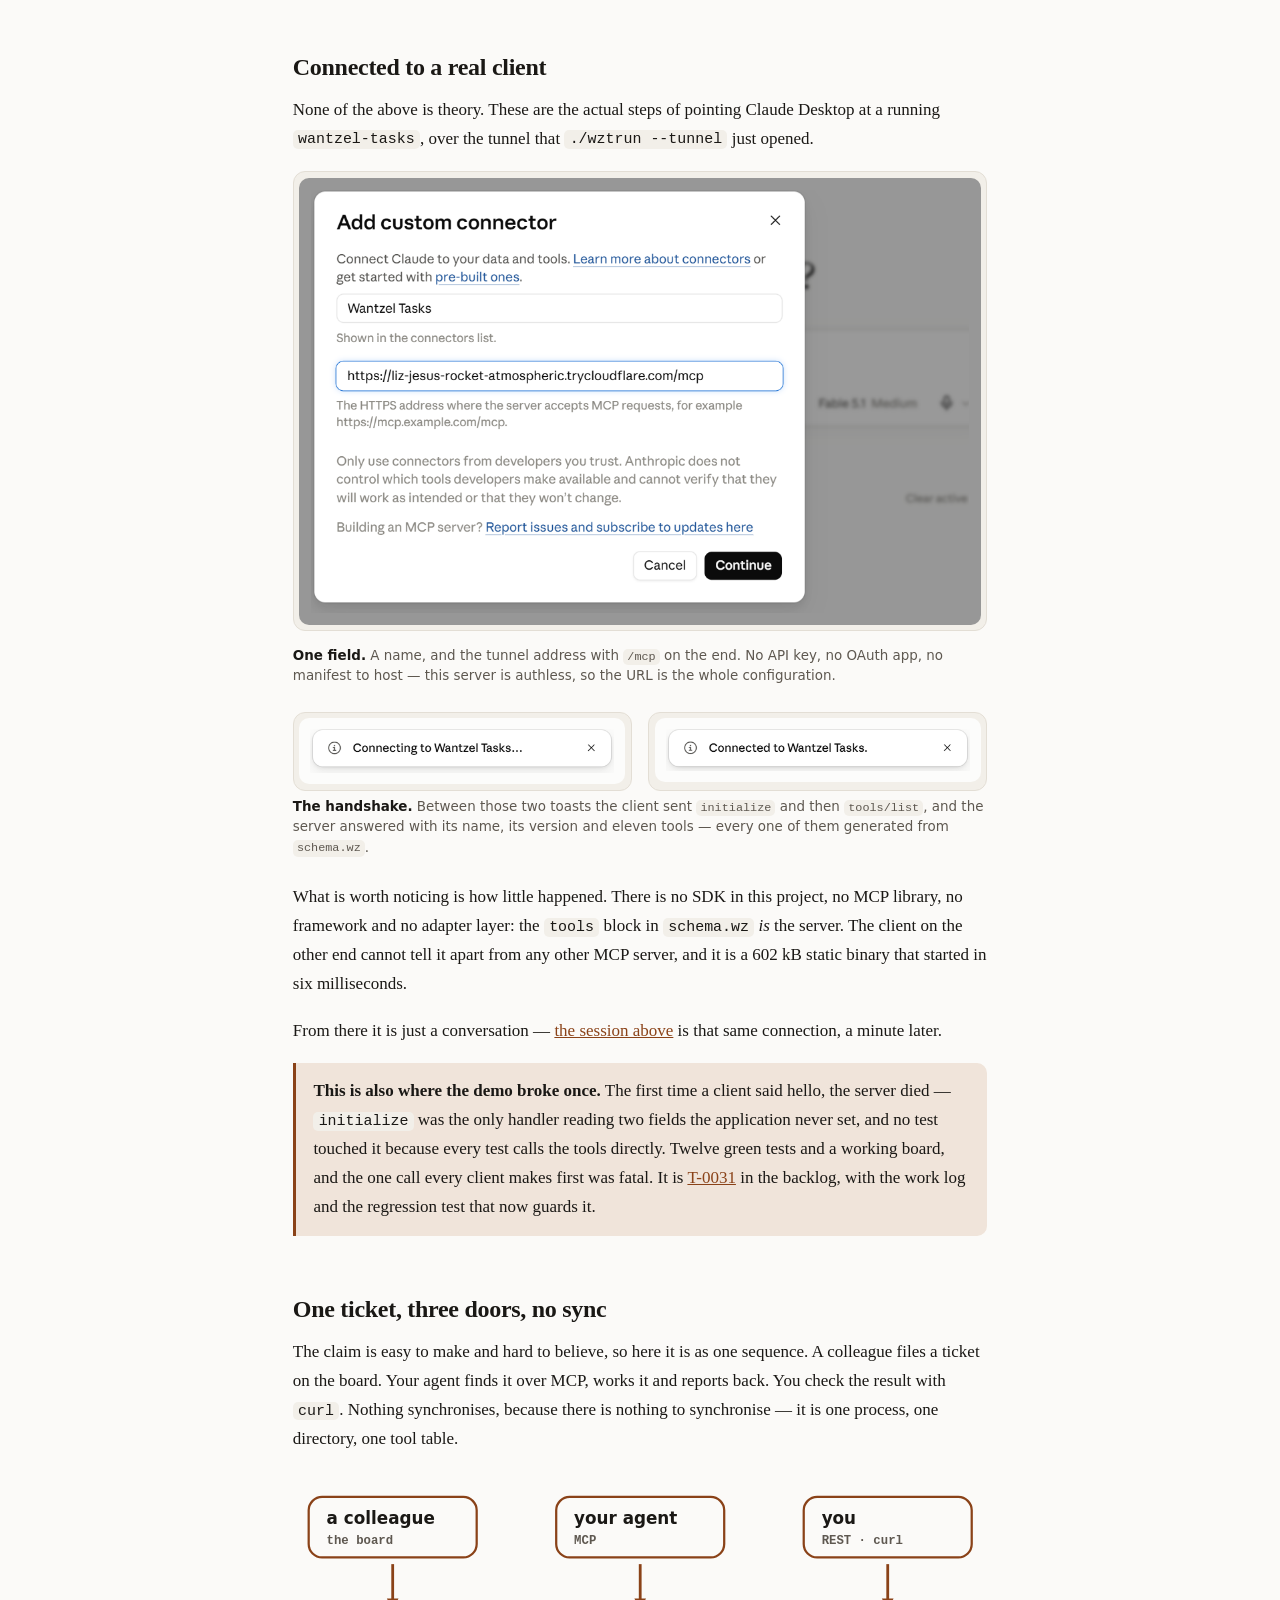
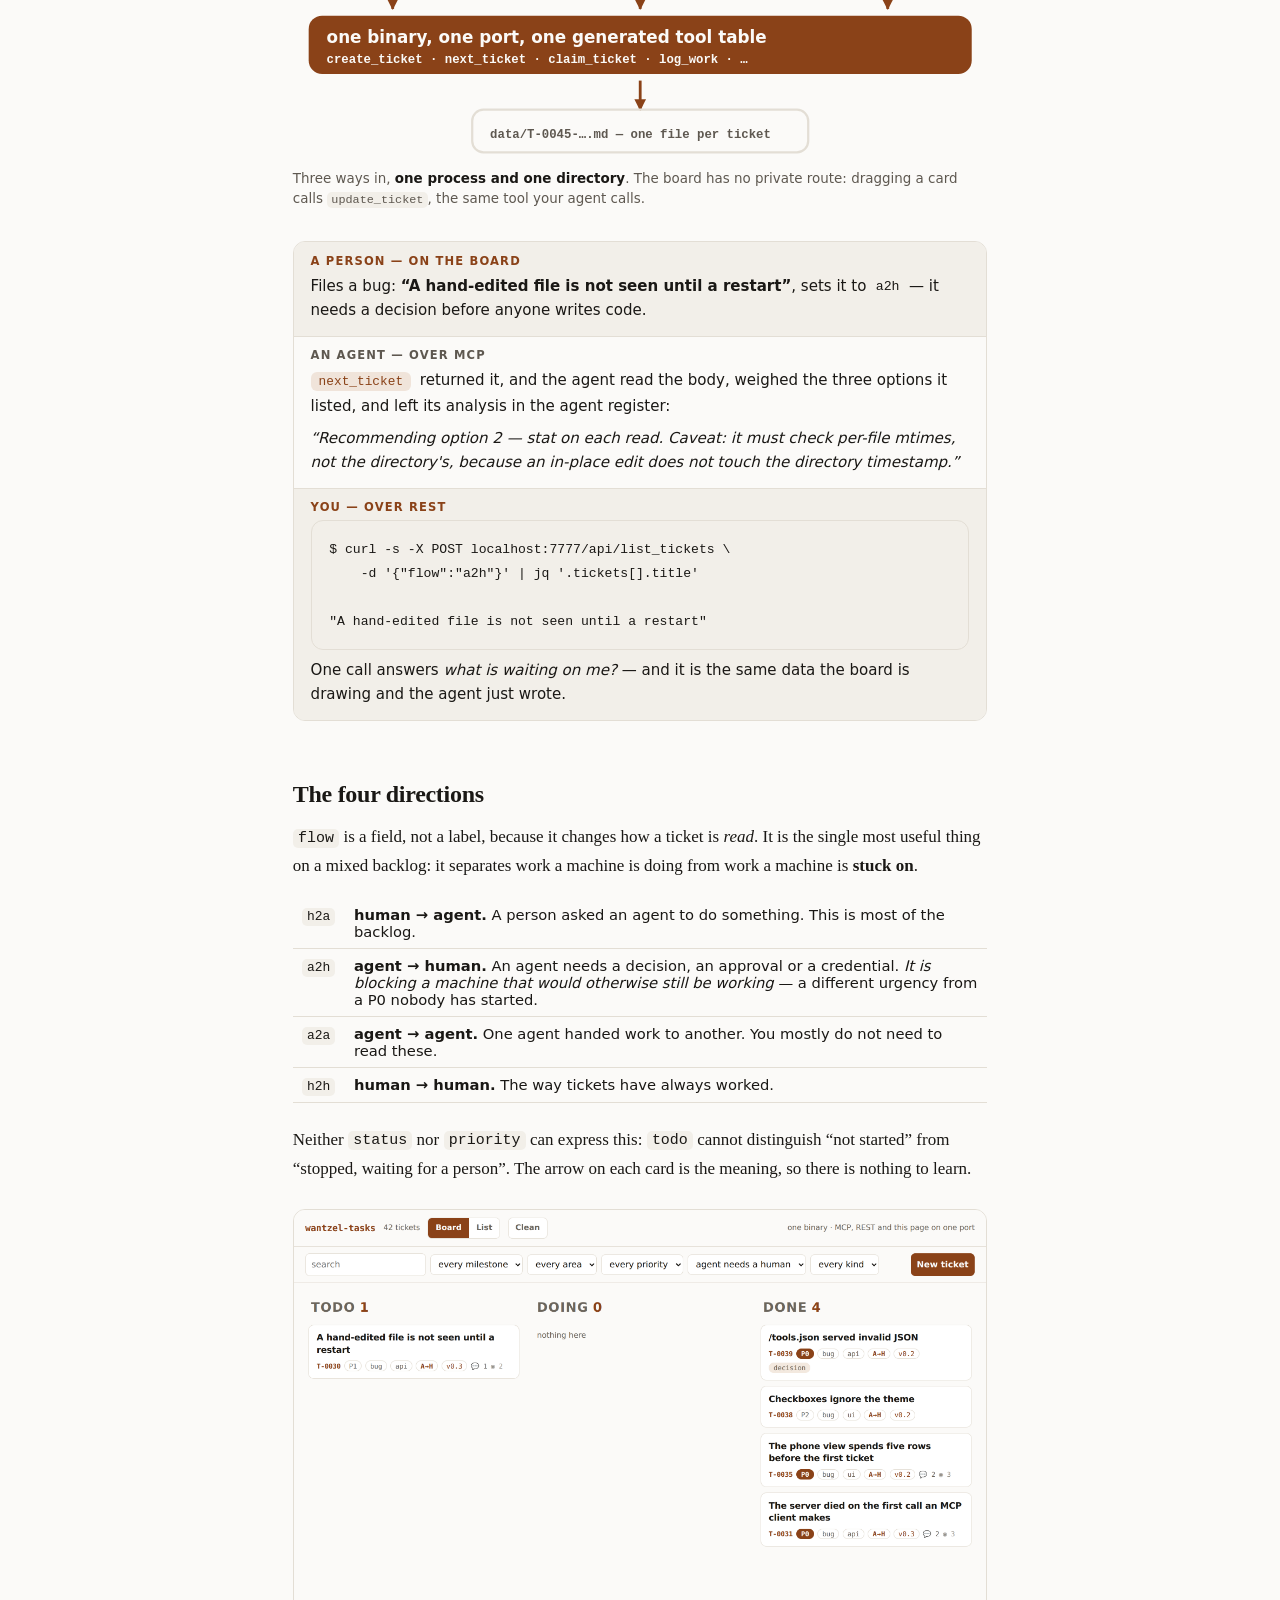
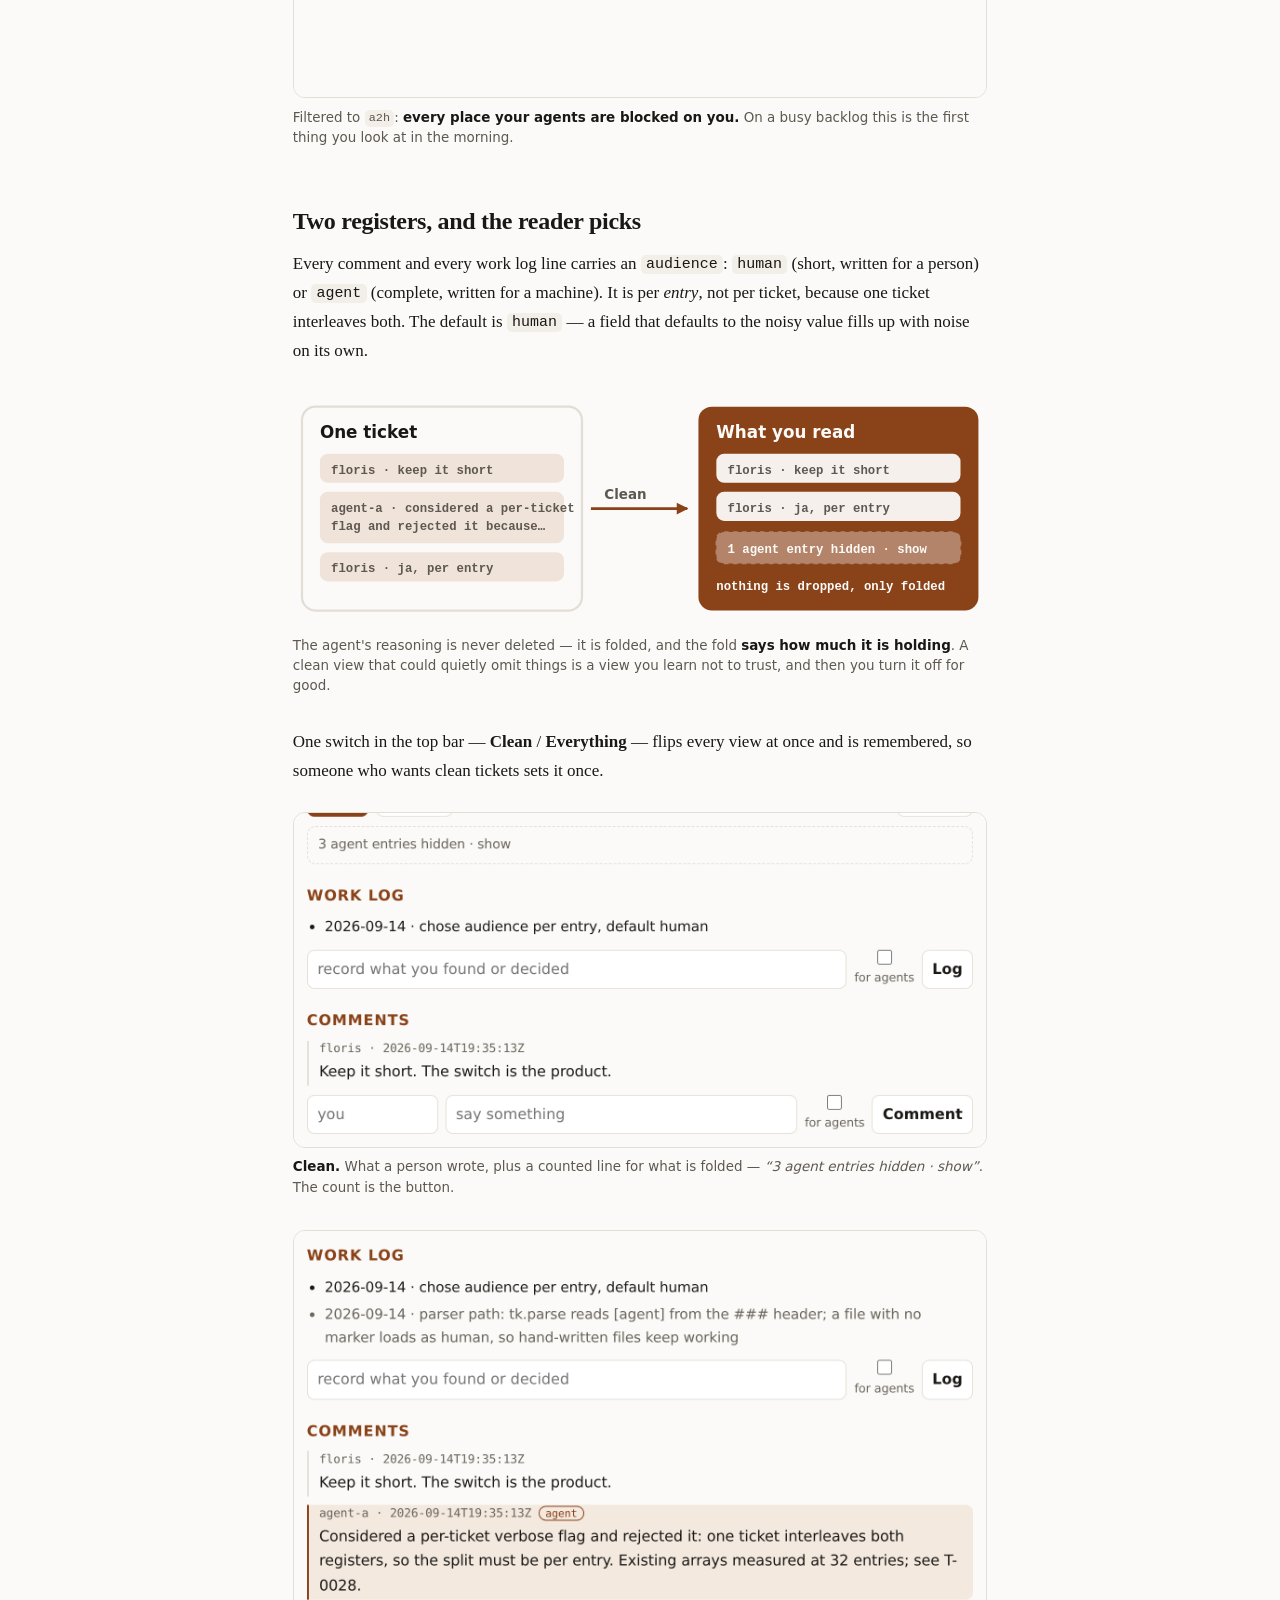
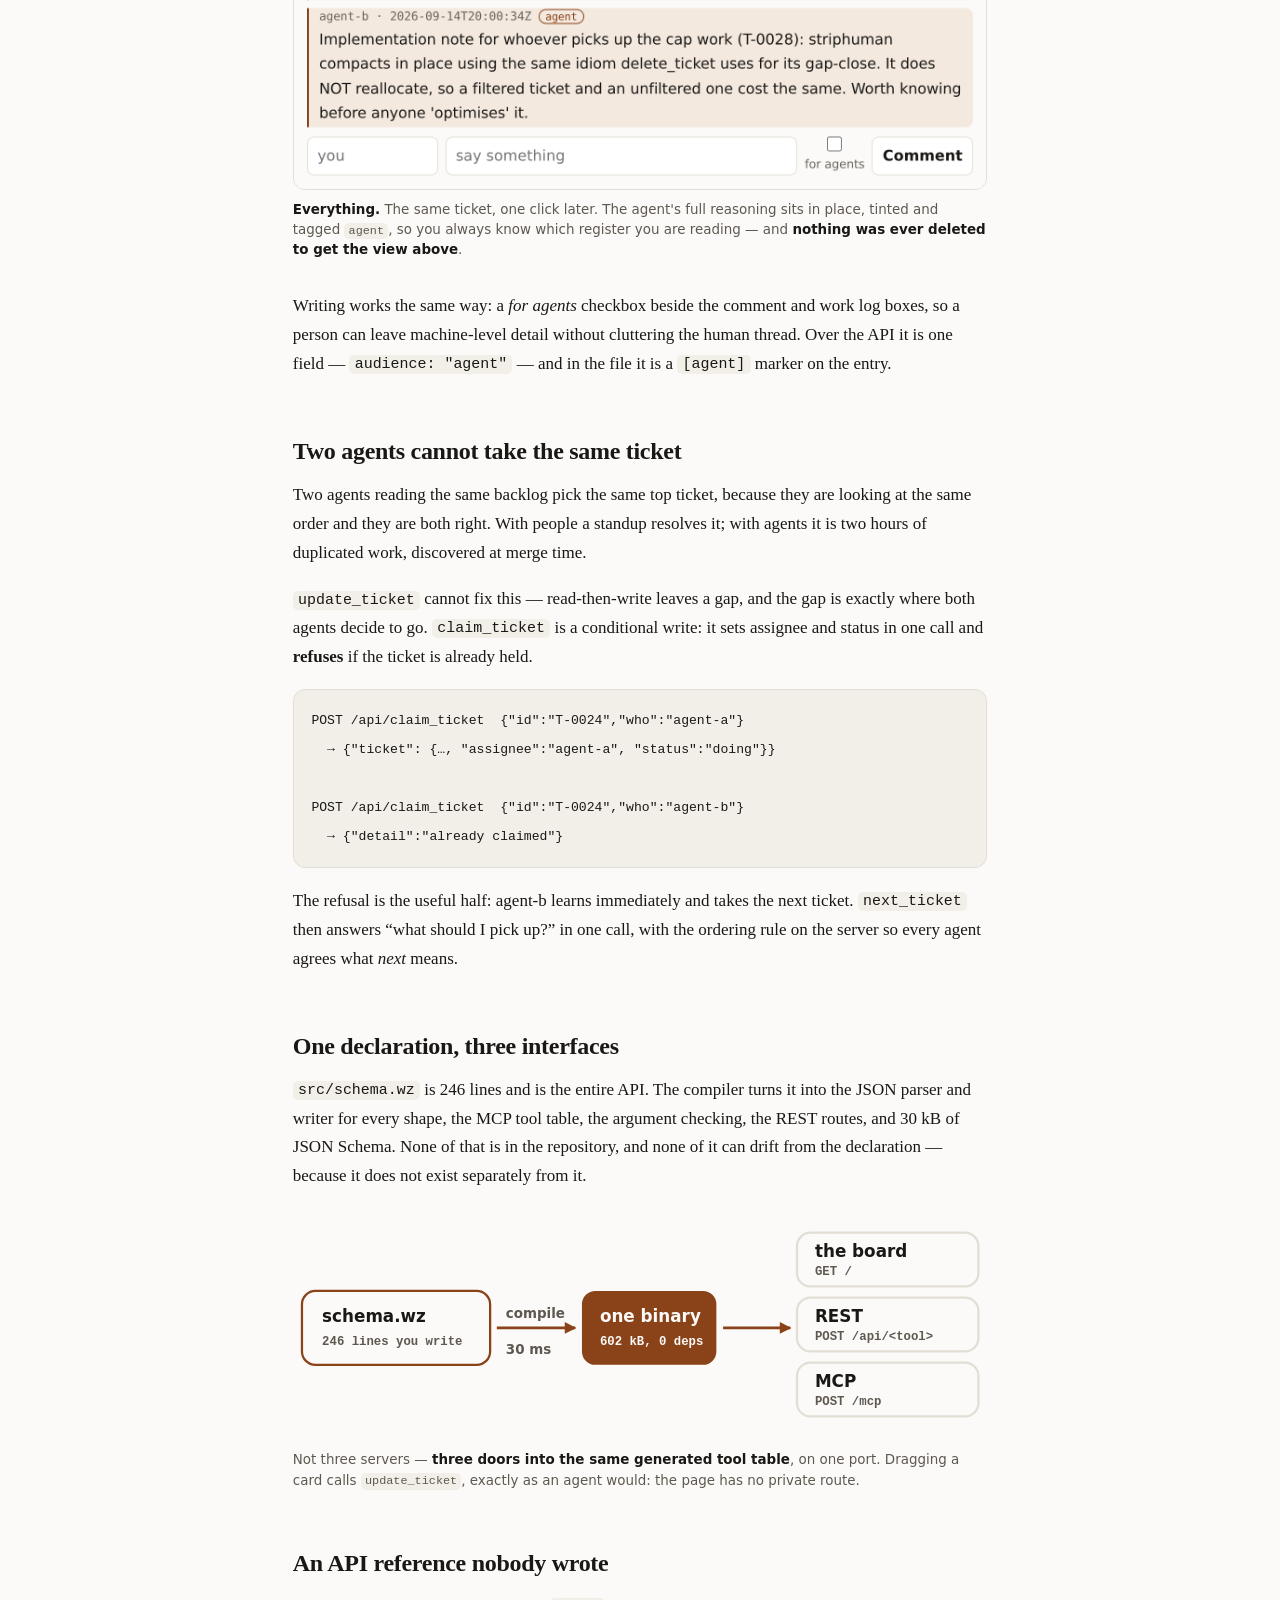
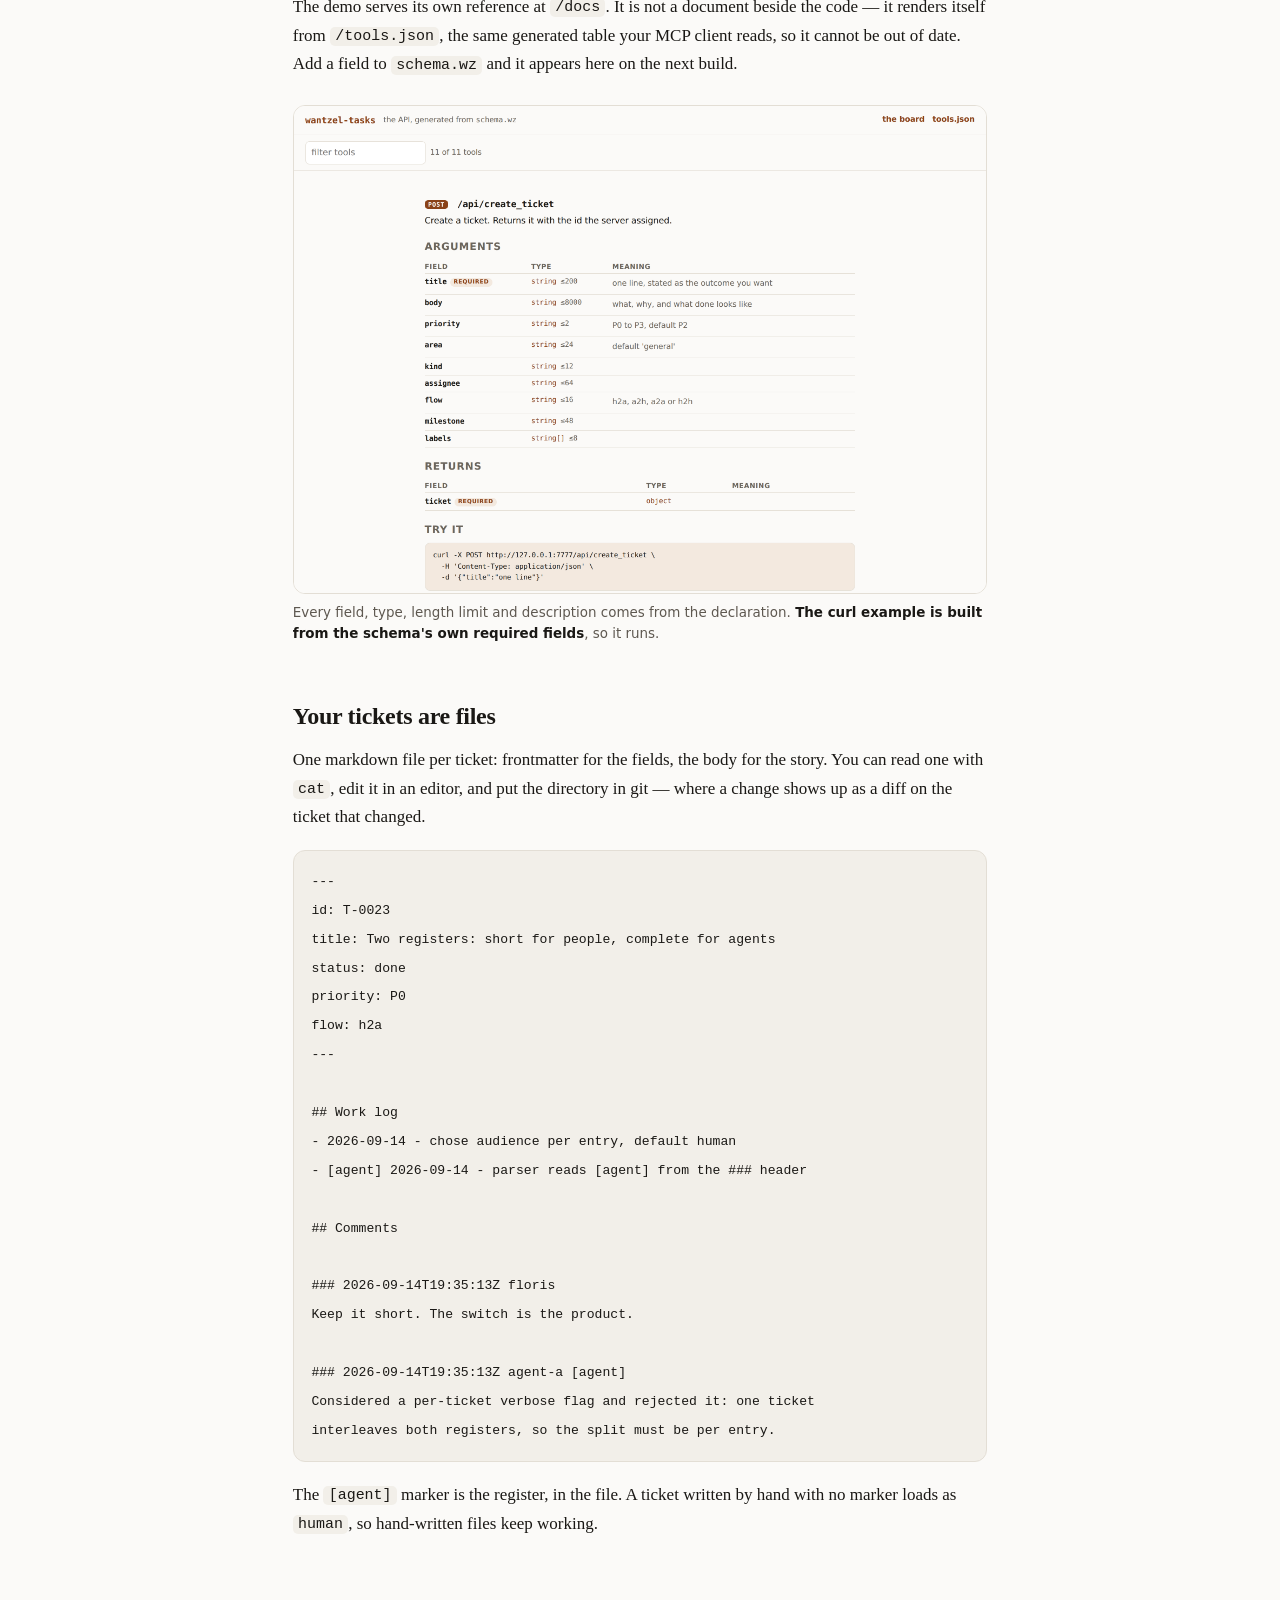
==== commit 26f696b3: "docs: The source points at this demo" ====
--- a/wantzel-tasks/docs/index.html
+++ b/wantzel-tasks/docs/index.html
@@ -142,9 +142,8 @@
     <p class="lede" style="font-size:1rem">A kanban board, a list, a REST API and an MCP
     server. One 602&nbsp;kB binary, one port, no dependencies.</p>
     <p class="cta">
-      <a class="btn" href="https://github.com/wantzel/demos">The source</a>
+      <a class="btn" href="https://github.com/wantzel/demos/tree/main/wantzel-tasks">The source</a>
       <a class="btn ghost" href="https://wantzel.com">About Wantzel</a>
-      <span style="color:var(--muted)">MIT</span>
     </p>
   </div>
 </header>
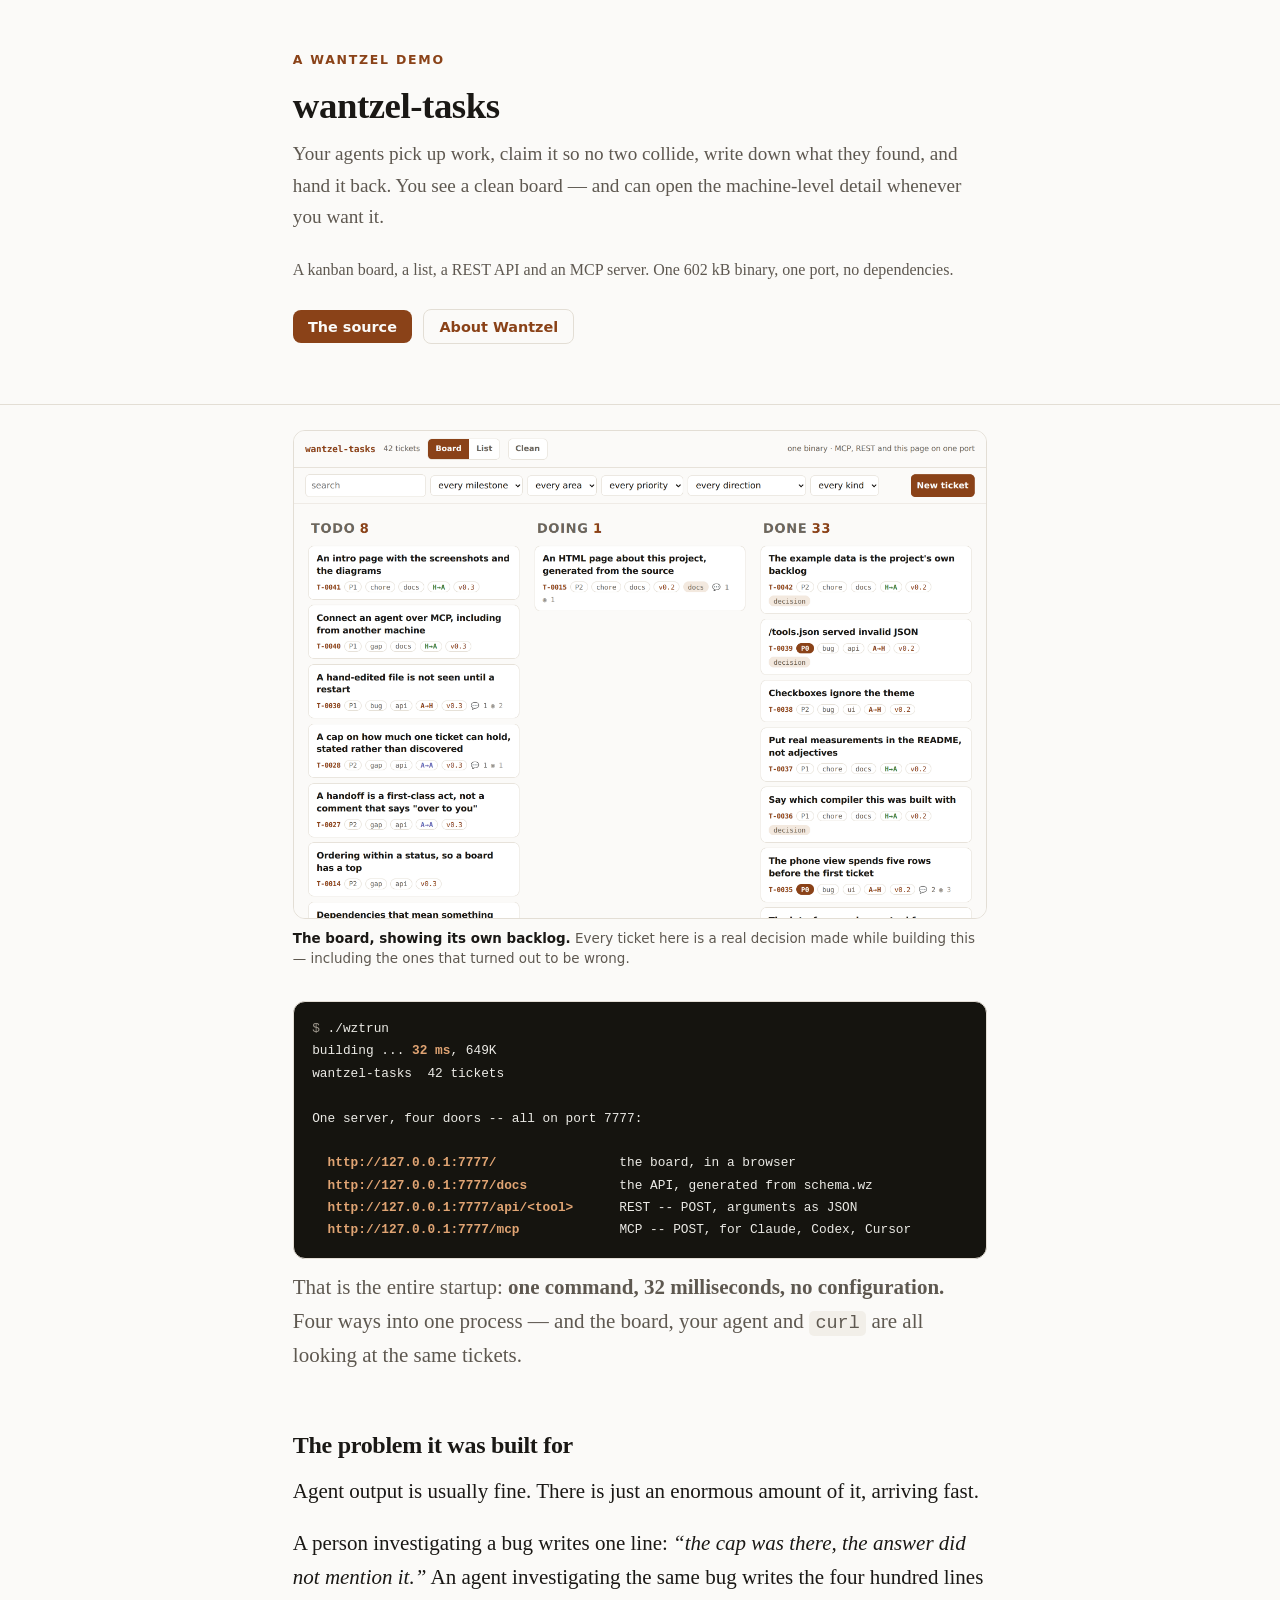
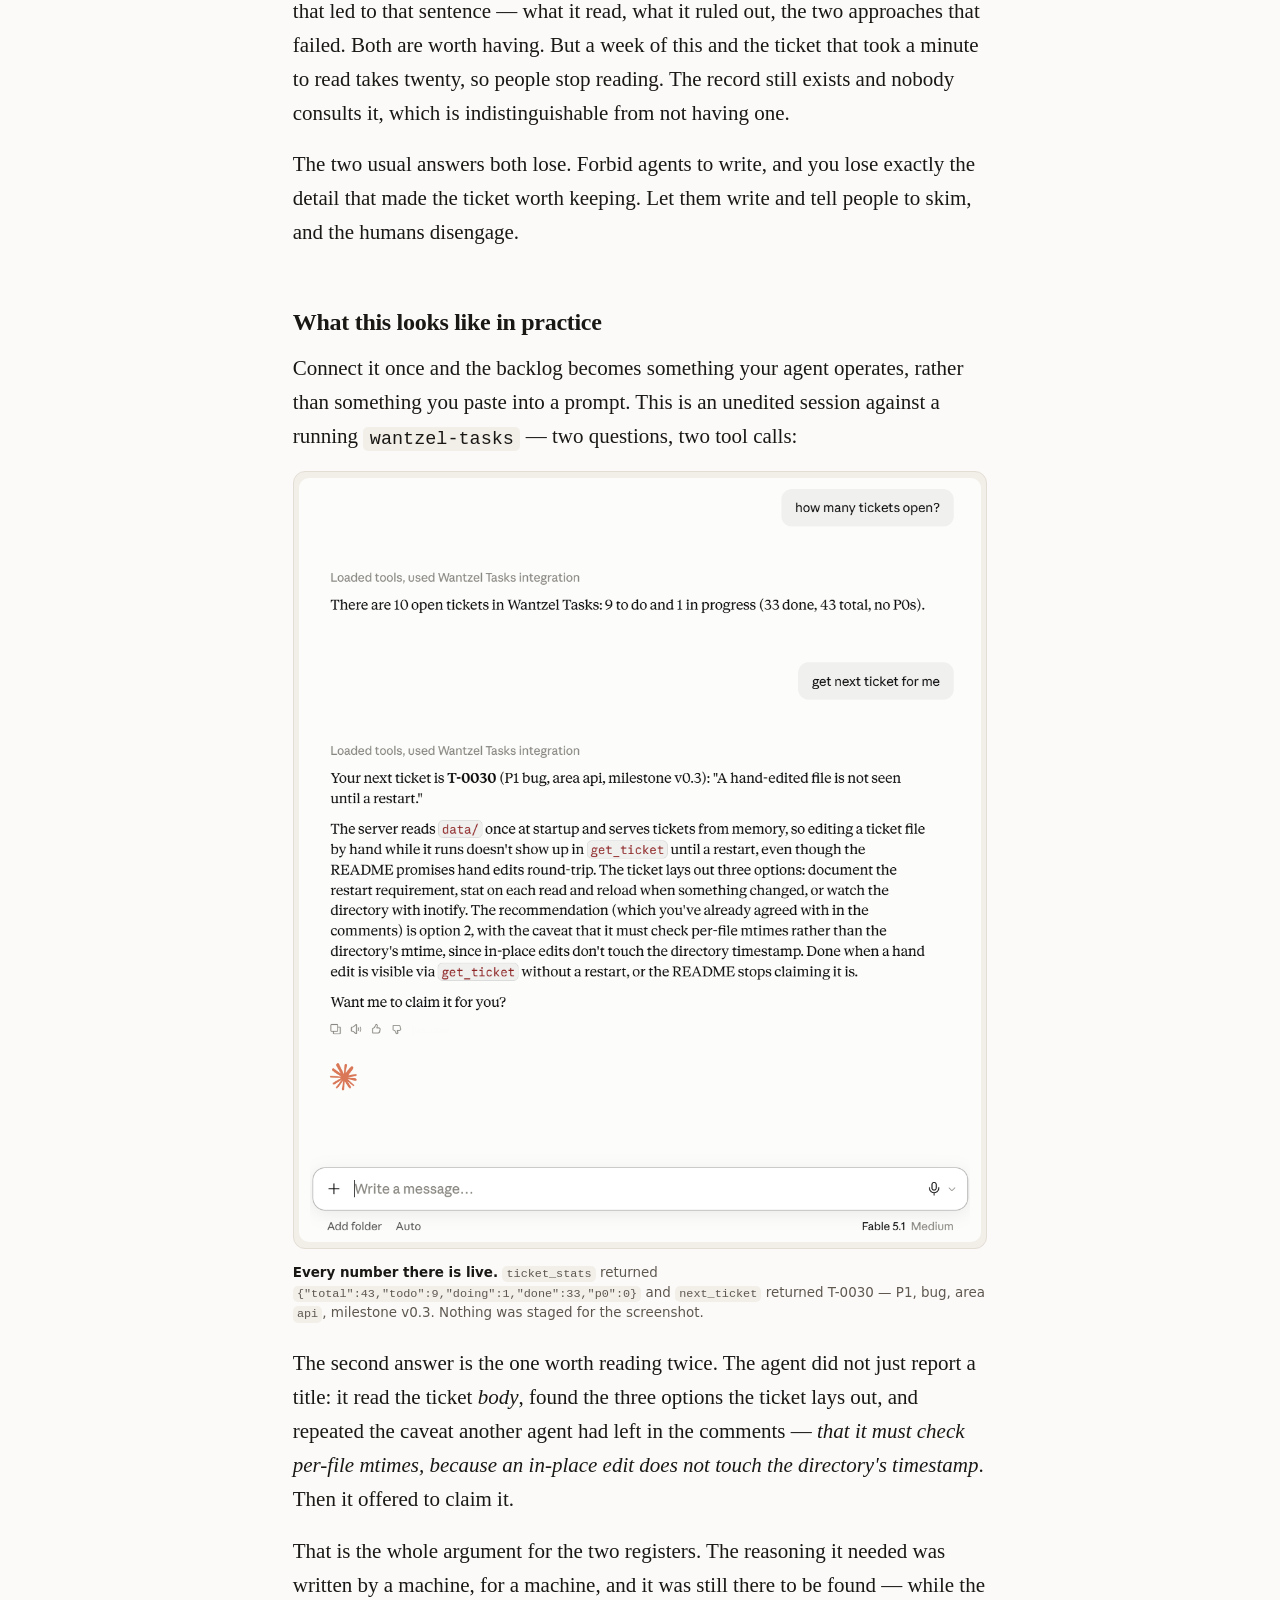
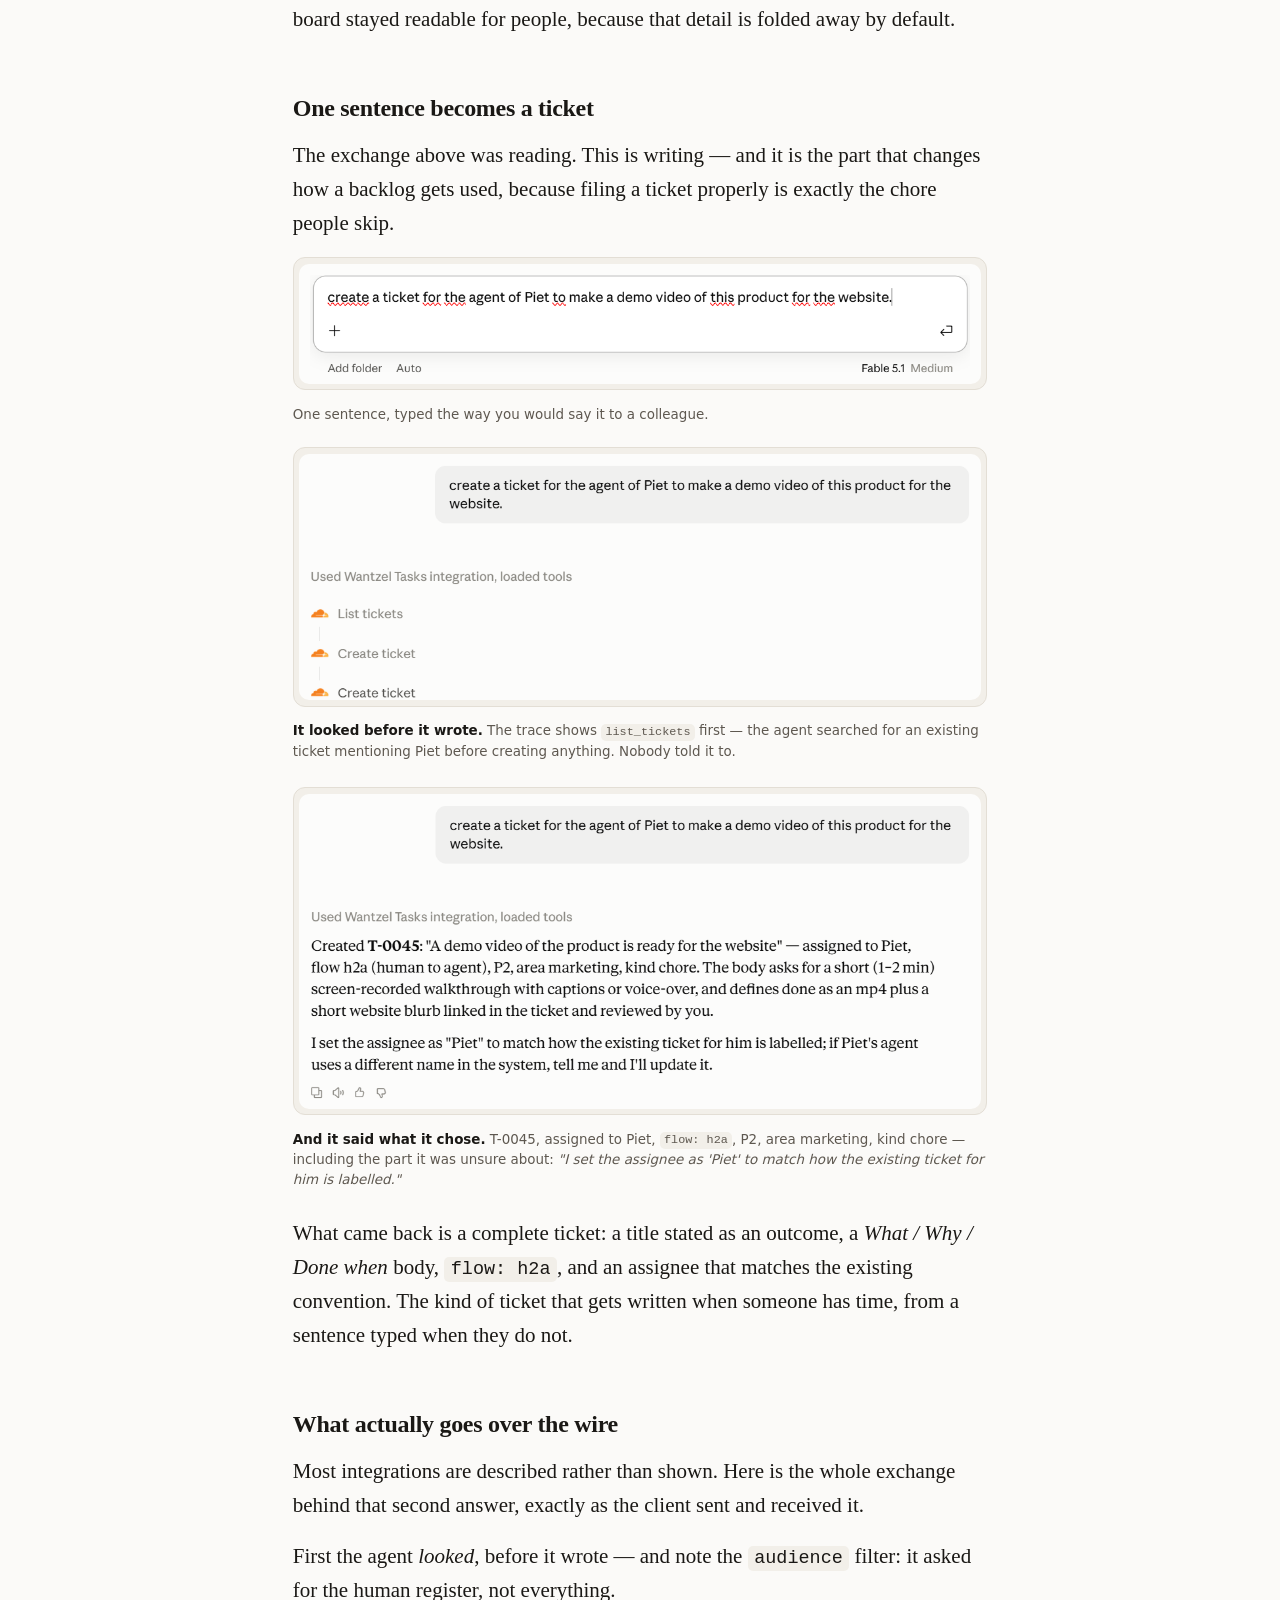
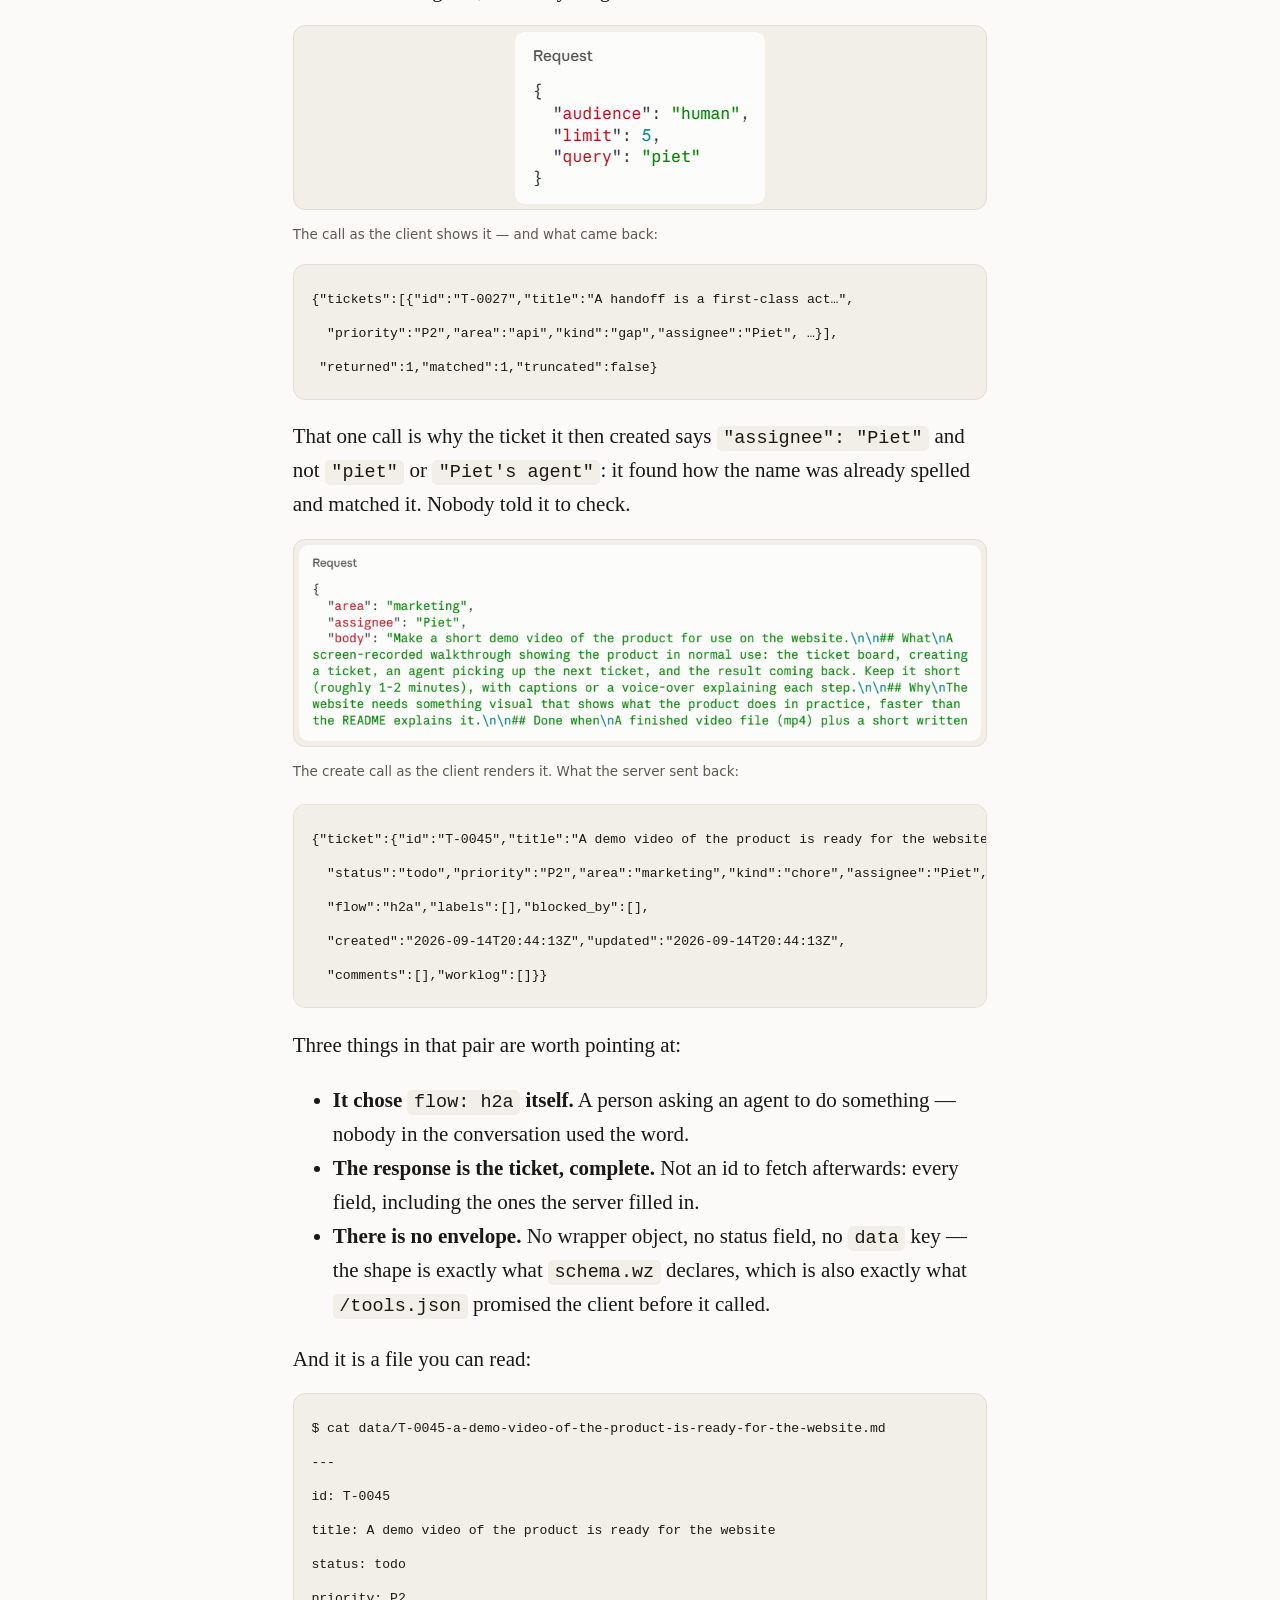
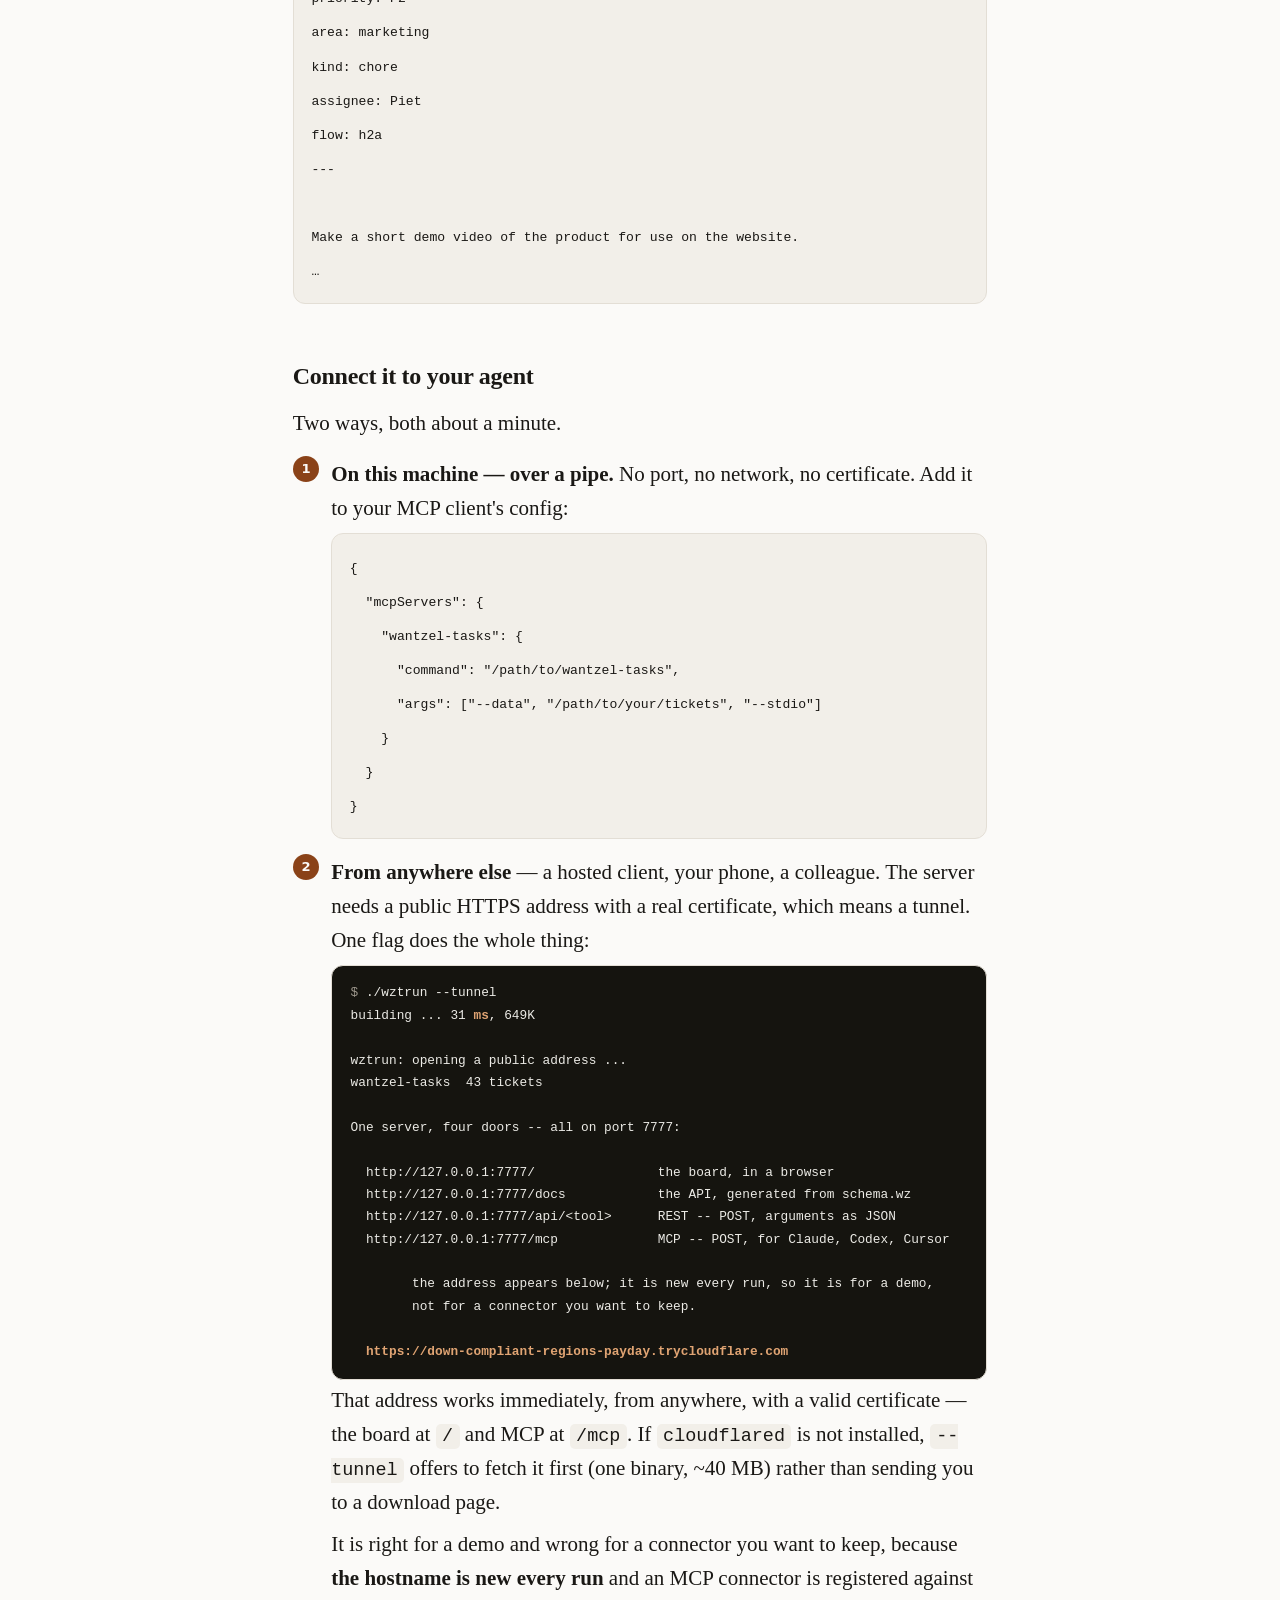
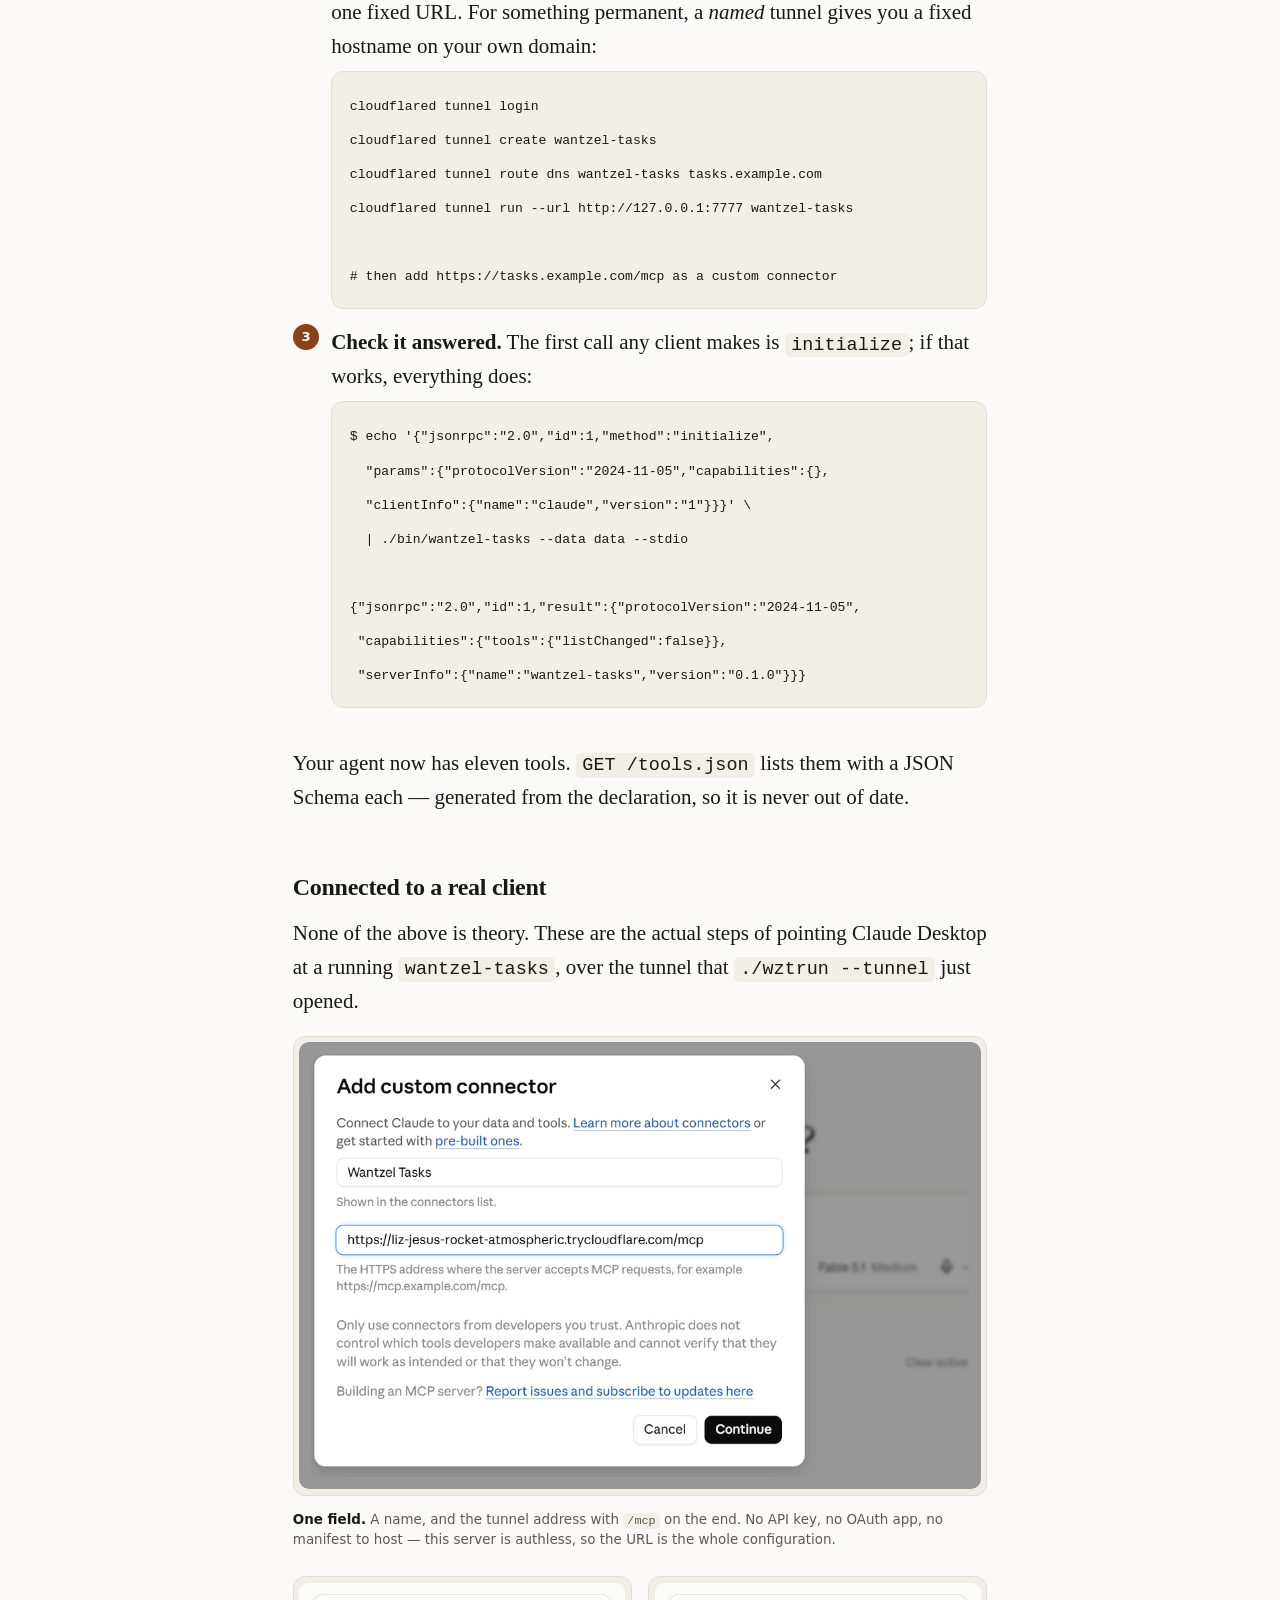
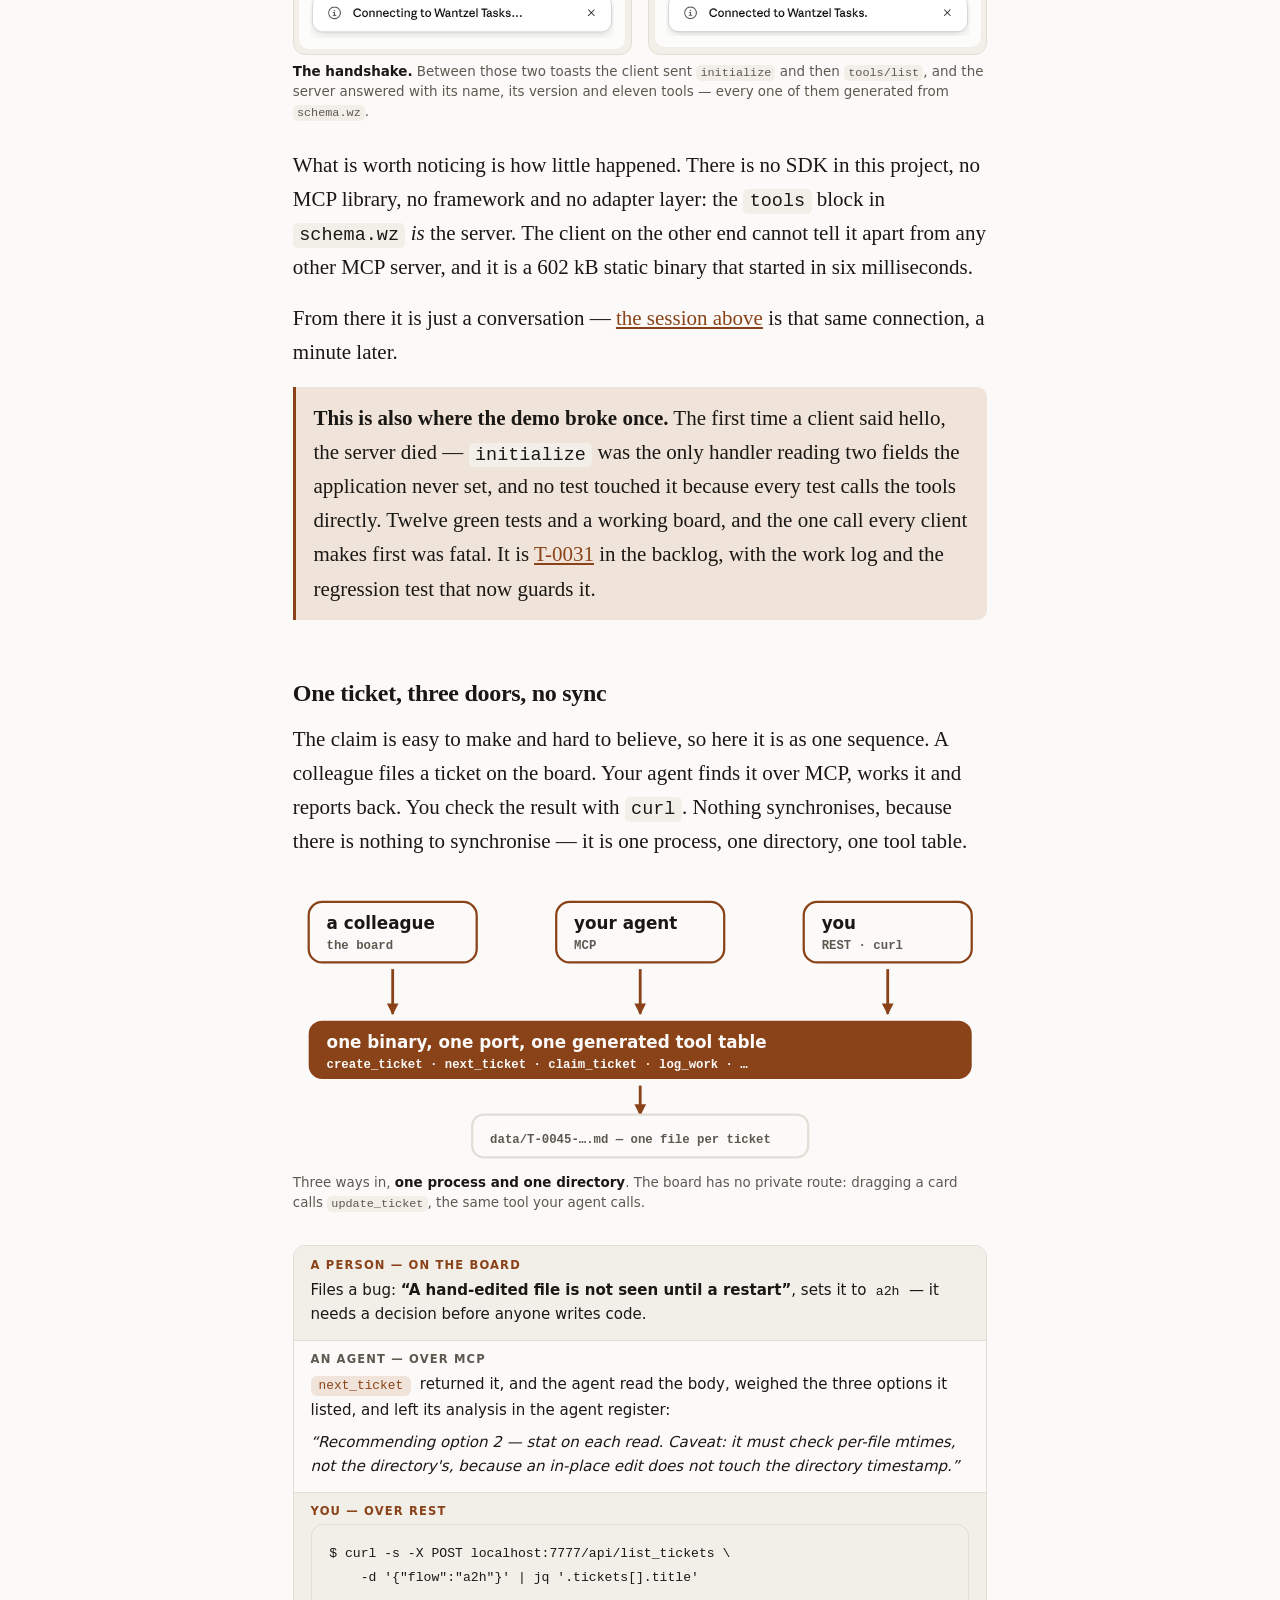
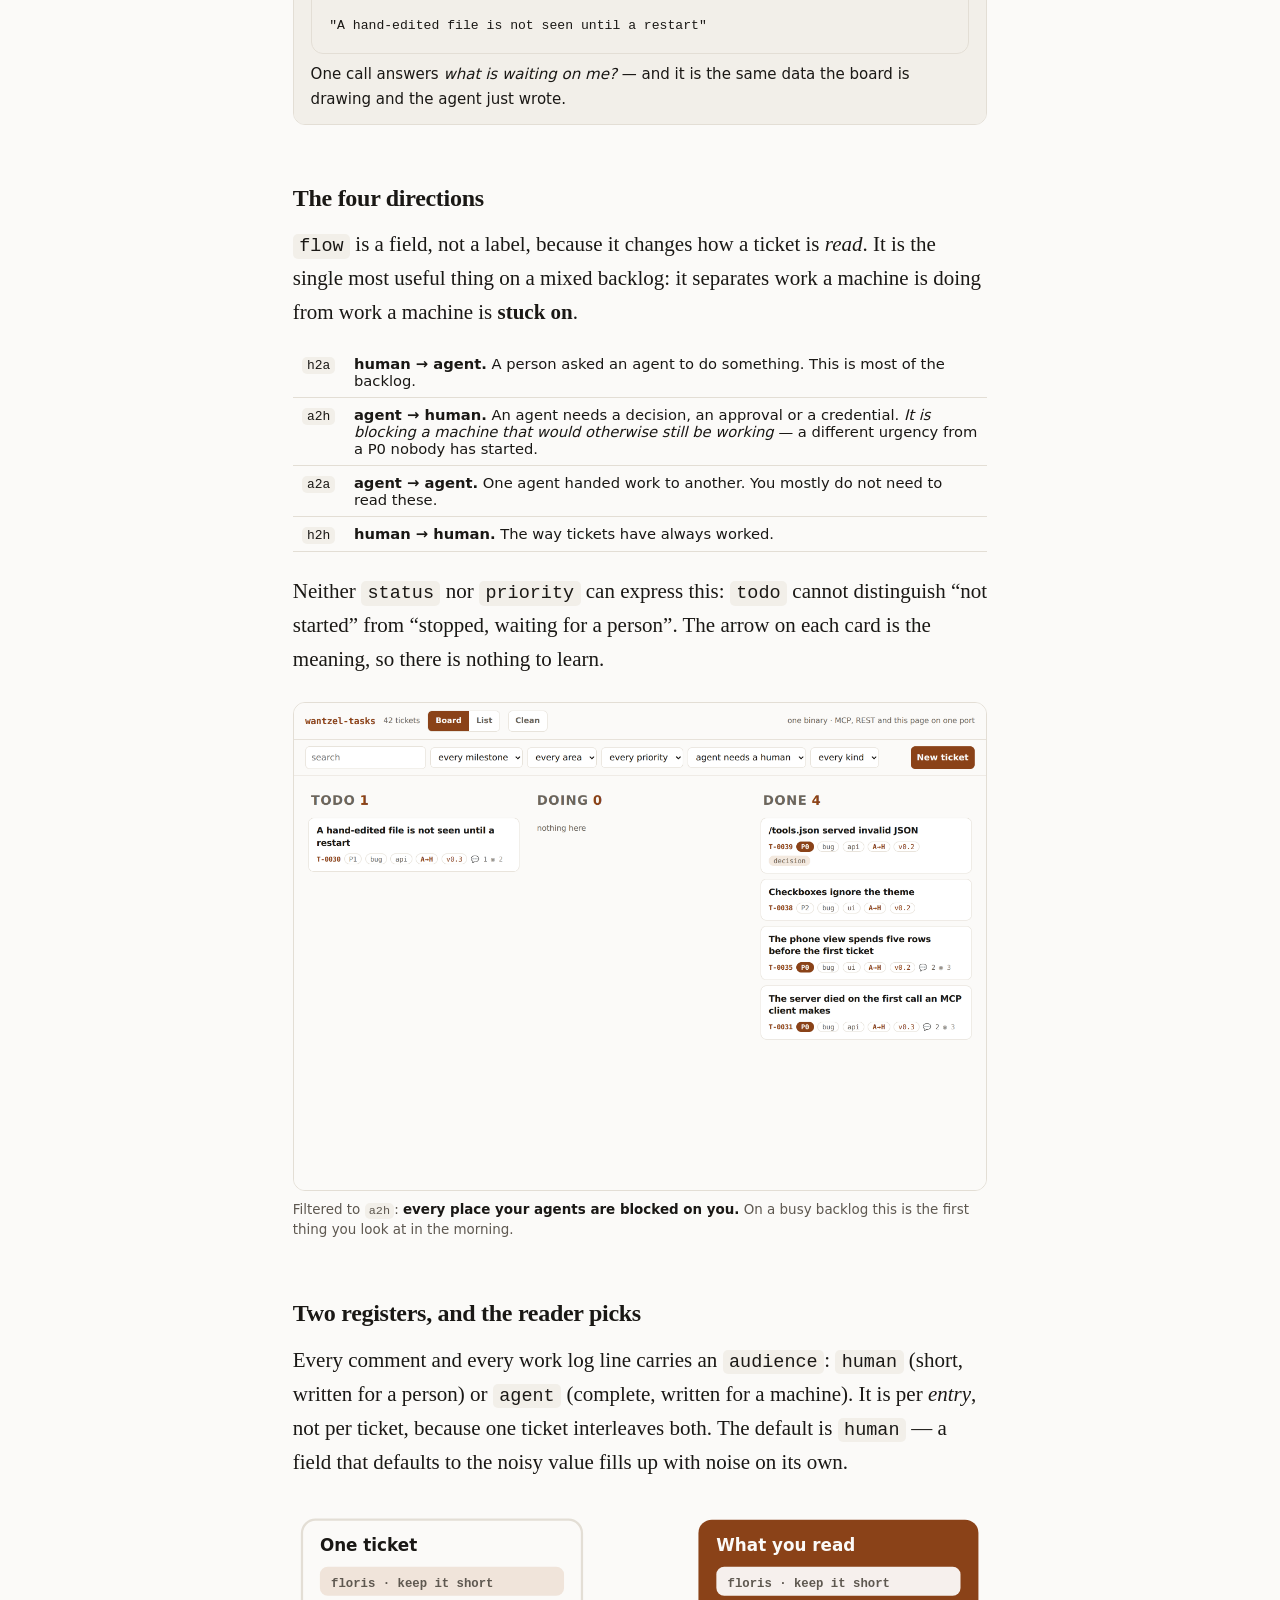
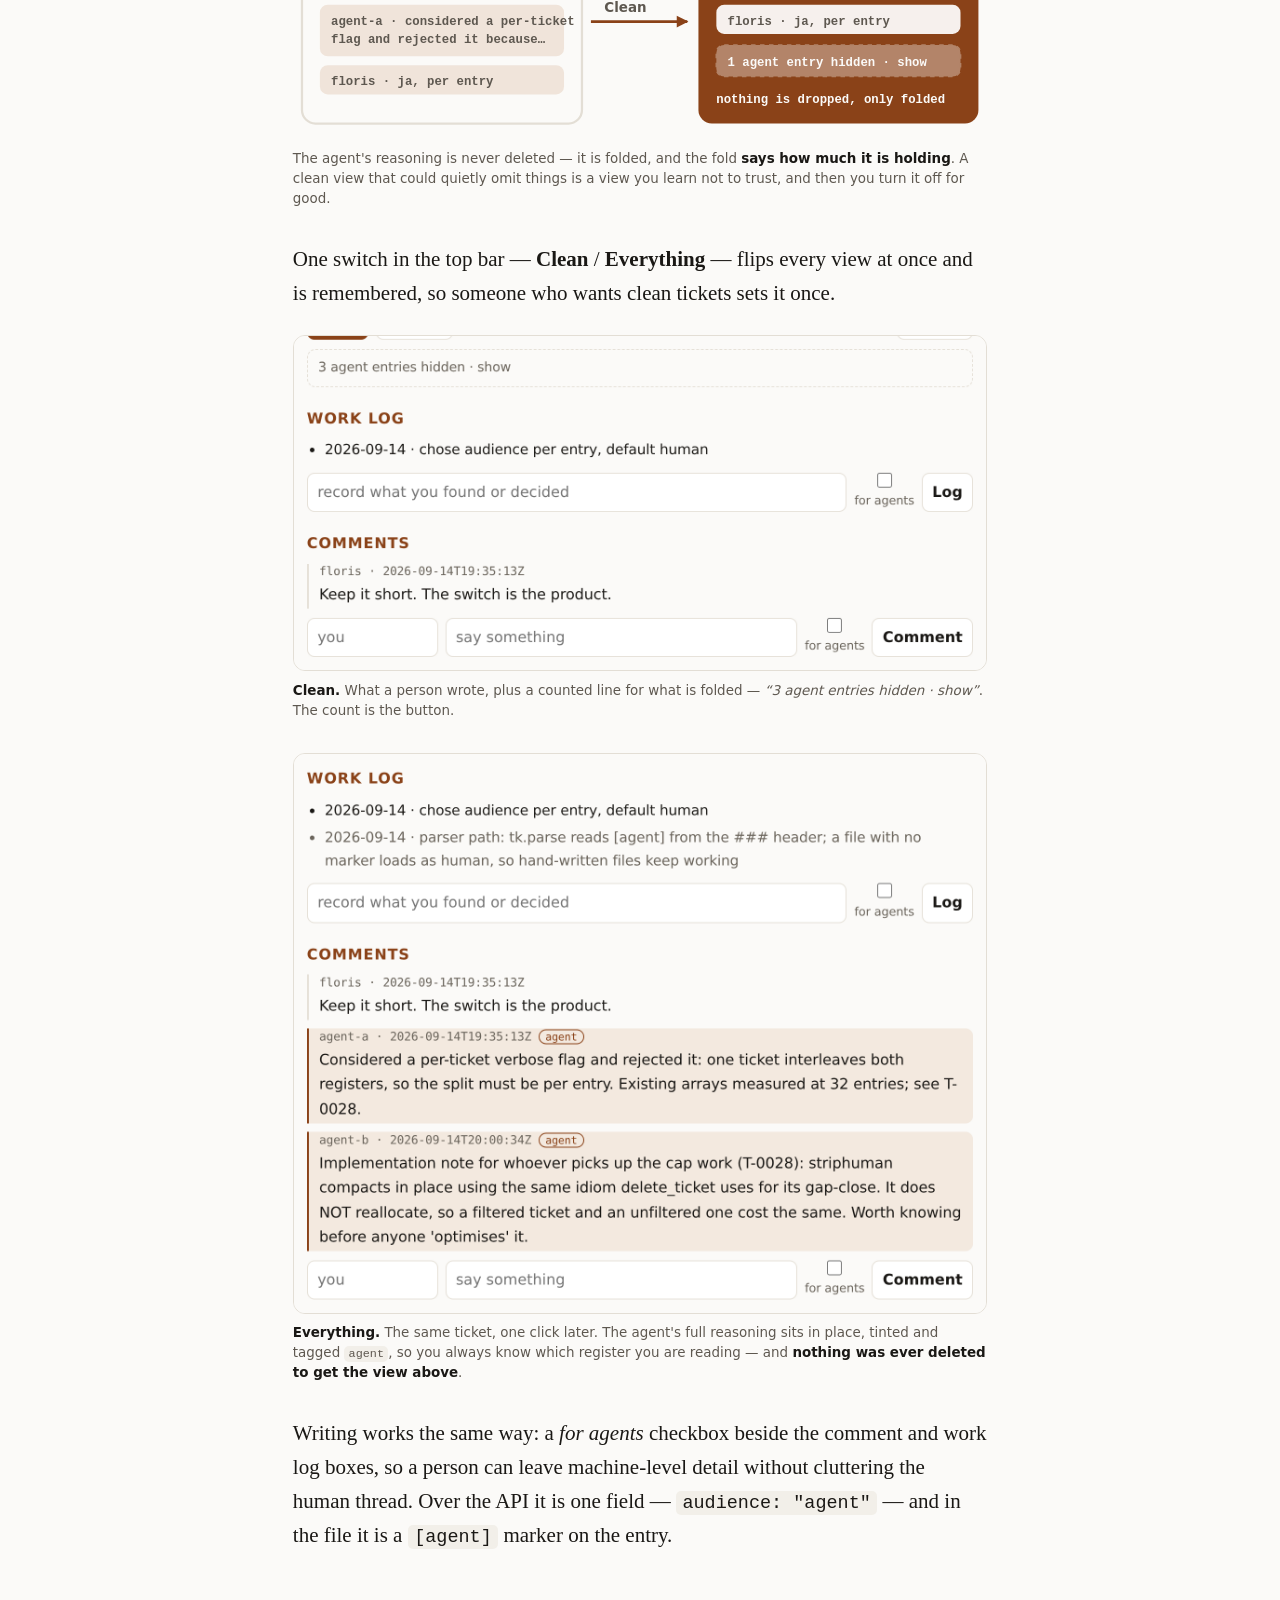
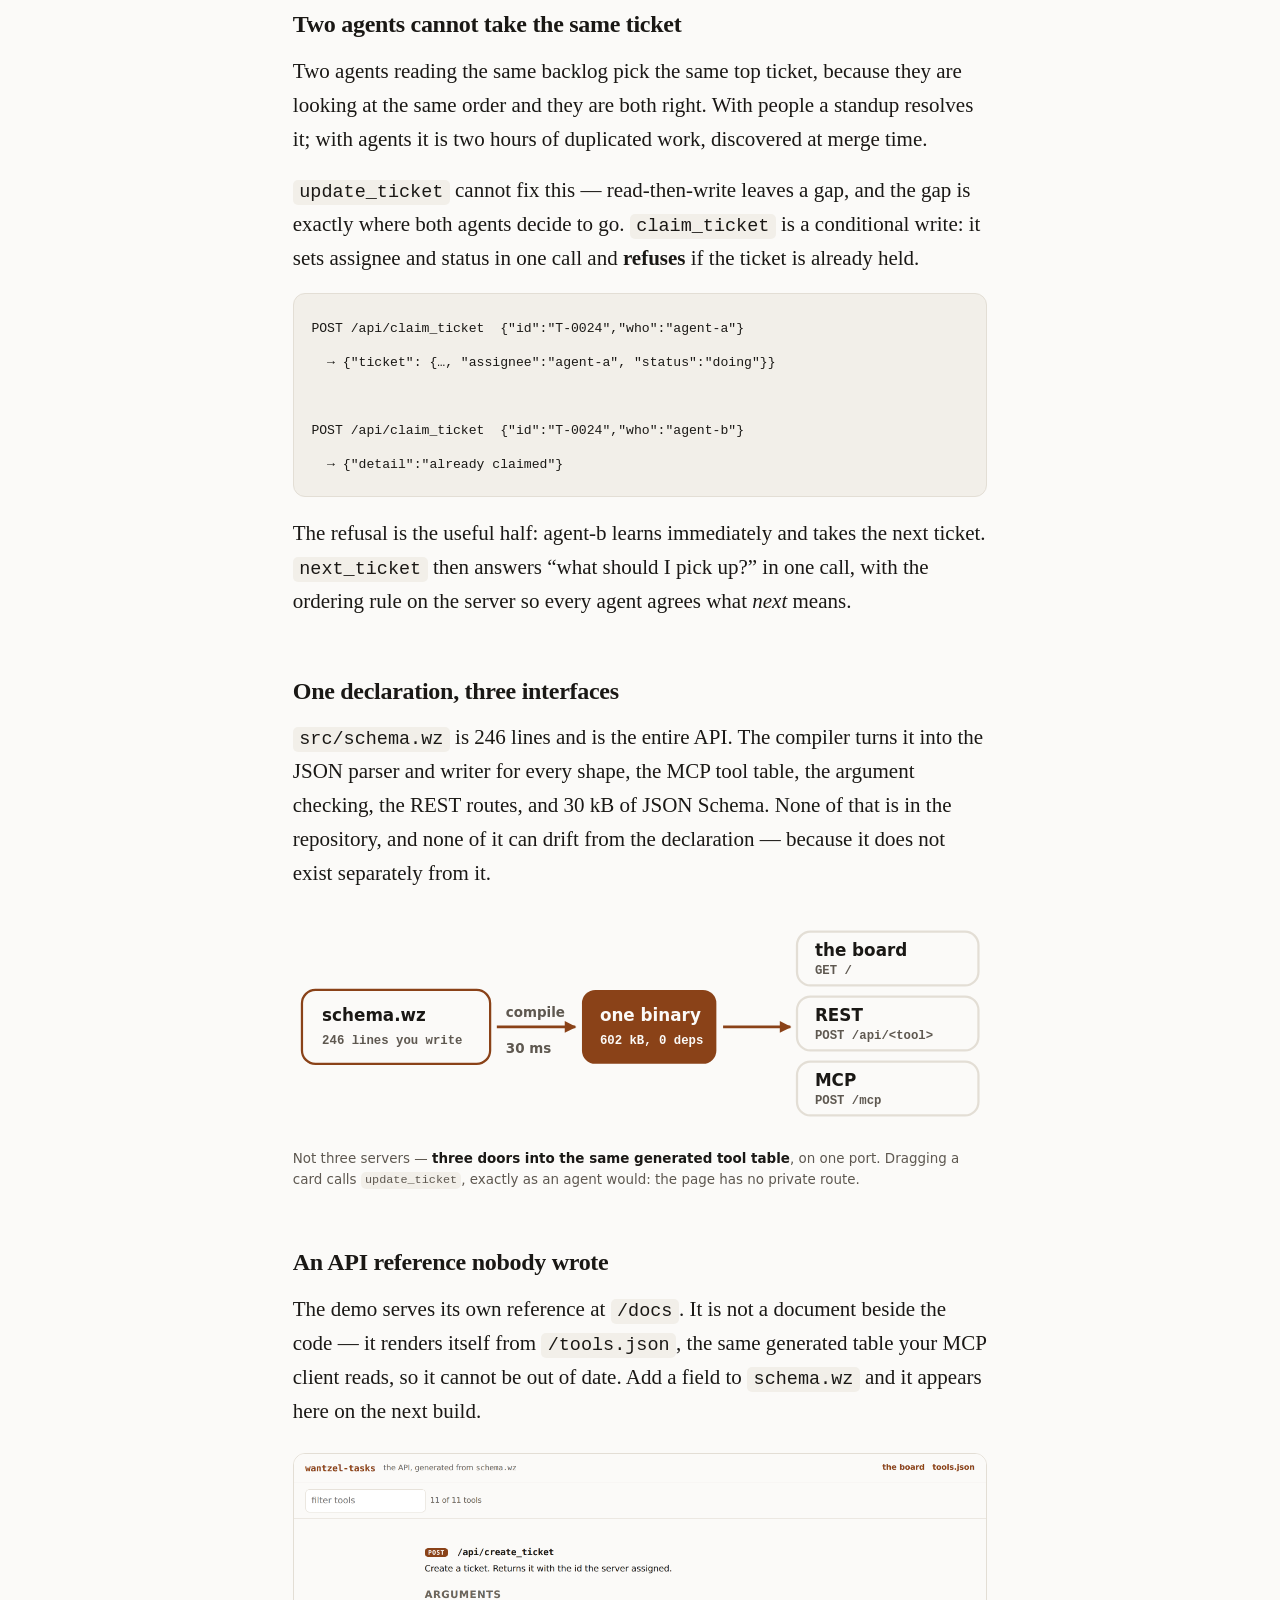
==== commit 5c88d1a6: "docs: 21px, the size it is actually read at" ====
--- a/wantzel-tasks/docs/index.html
+++ b/wantzel-tasks/docs/index.html
@@ -22,7 +22,7 @@
   /* Serif to read. This is a document, not an application: the demo's own UI uses the
      sans stack, and the difference is deliberate. */
   body{margin:0;background:var(--bg);color:var(--fg);
-       font:17px/1.7 ui-serif,Georgia,"Times New Roman",serif}
+       font:21px/1.62 ui-serif,Georgia,"Times New Roman",serif}
   .wrap{max-width:46rem;margin:0 auto;padding:0 1.3rem}
   a{color:var(--accent)}
   h1,h2,h3{line-height:1.25;letter-spacing:-.012em}
@@ -68,6 +68,9 @@
   .pair{display:grid;grid-template-columns:1fr 1fr;gap:1rem}
   .pair figure{margin:0}
   @media(max-width:700px){.pair{grid-template-columns:1fr}}
+  /* 19px is for reading at screen distance; on a phone it makes the line too short. */
+  @media(max-width:620px){body{font-size:17px;line-height:1.62}
+    .wrap{padding:0 1rem}}
 
   table{border-collapse:collapse;width:100%;margin:0 0 1.4rem;
         font:.92rem ui-sans-serif,system-ui,sans-serif}
